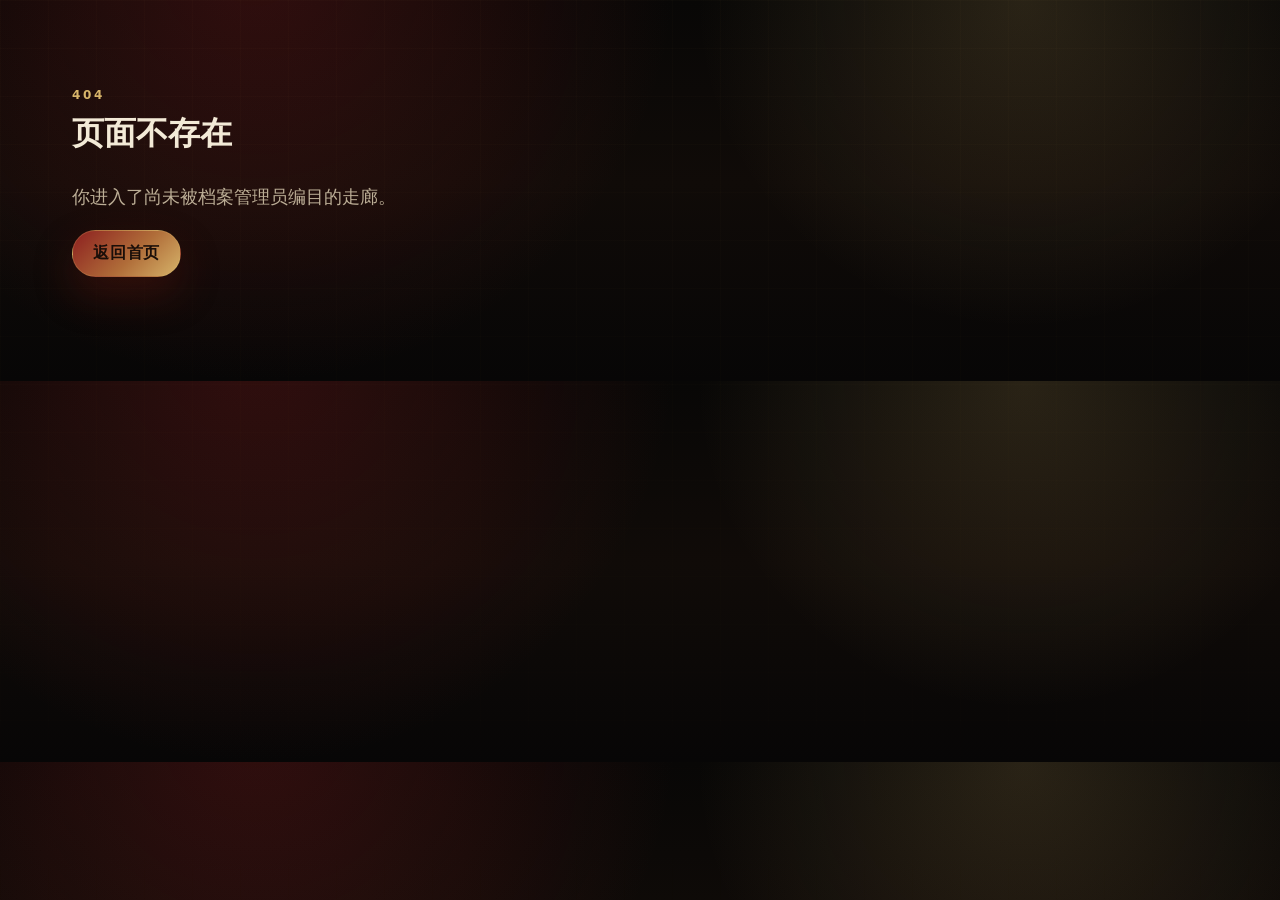
==== index.html @ 9813aa14 "Add files via upload" ====
<!doctype html><html lang="zh-CN"><head><meta charset="utf-8"><meta name="viewport" content="width=device-width,initial-scale=1"><title>页面不存在｜热夜之梦</title><link rel="stylesheet" href="styles.css"></head><body><main class="section-pad"><p class="eyebrow">404</p><h1>页面不存在</h1><p class="hero-text">你进入了尚未被档案管理员编目的走廊。</p><p><a class="button primary" href="index.html">返回首页</a></p></main></body></html>
---- styles.css ----
:root{
  --bg:#090806;
  --bg-2:#11100d;
  --panel:#17120f;
  --panel-2:#211812;
  --ink:#f3ead7;
  --muted:#bcae96;
  --dim:#827561;
  --gold:#d7b46a;
  --copper:#a96137;
  --red:#6f1414;
  --blood:#9e2323;
  --line:rgba(215,180,106,.22);
  --glass:rgba(255,244,220,.06);
  --shadow:0 30px 80px rgba(0,0,0,.46);
  --radius:24px;
  --serif:"Noto Serif SC","Songti SC","SimSun",serif;
  --sans:"Inter","Noto Sans SC","Microsoft YaHei",system-ui,sans-serif;
}
*{box-sizing:border-box}
html{scroll-behavior:smooth}
body{
  margin:0;
  color:var(--ink);
  font-family:var(--sans);
  background:
    radial-gradient(circle at 20% -10%, rgba(158,35,35,.28), transparent 38%),
    radial-gradient(circle at 80% 0%, rgba(215,180,106,.16), transparent 30%),
    linear-gradient(180deg,#080706 0%,#100b08 48%,#070606 100%);
  overflow-x:hidden;
}
body::before{
  content:"";
  position:fixed; inset:0; pointer-events:none; z-index:-1;
  background-image:
    linear-gradient(rgba(215,180,106,.032) 1px, transparent 1px),
    linear-gradient(90deg, rgba(215,180,106,.03) 1px, transparent 1px);
  background-size:48px 48px;
  mask-image:linear-gradient(to bottom,rgba(0,0,0,.7),rgba(0,0,0,.14));
}
a{color:inherit;text-decoration:none}
.ambient{position:fixed;border-radius:50%;filter:blur(70px);opacity:.38;z-index:-2;pointer-events:none}
.ambient-1{width:440px;height:440px;background:#6f1414;left:-160px;top:180px}
.ambient-2{width:360px;height:360px;background:#8e6631;right:-120px;top:520px}
.site-header{position:sticky;top:0;z-index:20;backdrop-filter:blur(18px);background:rgba(9,8,6,.72);border-bottom:1px solid var(--line)}
.nav-shell{max-width:1180px;margin:0 auto;display:flex;align-items:center;justify-content:space-between;padding:14px 22px;gap:20px}
.brand{display:flex;align-items:center;gap:12px;min-width:210px}
.brand-mark{display:grid;place-items:center;width:42px;height:42px;border:1px solid var(--line);border-radius:50%;font-family:var(--serif);font-size:25px;color:var(--gold);background:linear-gradient(145deg,rgba(215,180,106,.14),rgba(111,20,20,.14))}
.brand strong{display:block;font-family:var(--serif);letter-spacing:.08em}
.brand small{display:block;color:var(--muted);font-size:11px;letter-spacing:.14em;text-transform:uppercase;margin-top:2px}
.nav-links{display:flex;align-items:center;gap:8px;flex-wrap:wrap;justify-content:flex-end}
.nav-links a{color:var(--muted);font-size:14px;padding:9px 12px;border-radius:999px;border:1px solid transparent;transition:.2s ease}
.nav-links a:hover{color:var(--ink);border-color:var(--line);background:var(--glass)}
.nav-toggle{display:none;background:var(--glass);border:1px solid var(--line);color:var(--ink);border-radius:999px;padding:8px 13px}
.section-pad{padding:88px 22px;max-width:1180px;margin:0 auto}
.hero{min-height:calc(100vh - 72px);display:flex;align-items:center}
.hero-grid{display:grid;grid-template-columns:minmax(0,1.25fr) minmax(280px,.75fr);gap:48px;align-items:center;width:100%}
.eyebrow{margin:0 0 14px;color:var(--gold);text-transform:uppercase;letter-spacing:.22em;font-size:12px;font-weight:700}
h1,h2,h3{font-family:var(--serif);font-weight:700;line-height:1.08;margin:0}
.hero h1{font-size:clamp(52px,8vw,112px);letter-spacing:.05em;text-shadow:0 12px 50px rgba(0,0,0,.5)}
.hero h1 span{color:transparent;background:linear-gradient(90deg,var(--gold),#fff1c7,var(--copper));-webkit-background-clip:text;background-clip:text;font-size:.42em;letter-spacing:.12em;display:inline-block;margin-top:18px}
.hero-text{font-size:18px;line-height:1.95;color:var(--muted);max-width:720px;margin:28px 0 0}
.hero-actions{display:flex;gap:14px;flex-wrap:wrap;margin-top:34px}
.button,.tool-button{display:inline-flex;align-items:center;justify-content:center;border-radius:999px;padding:12px 20px;border:1px solid var(--line);font-weight:700;letter-spacing:.05em;transition:.2s ease;cursor:pointer}
.button.primary{background:linear-gradient(135deg,#8c1f1f,#b06d39 56%,#d7b46a);color:#1a0e09;box-shadow:0 18px 38px rgba(105,26,15,.36)}
.button.ghost,.tool-button{background:var(--glass);color:var(--ink)}
.button:hover,.tool-button:hover{transform:translateY(-2px);filter:brightness(1.08)}
.hero-card{position:relative;padding:34px;border:1px solid var(--line);border-radius:var(--radius);background:linear-gradient(160deg,rgba(255,244,220,.09),rgba(95,24,18,.14));box-shadow:var(--shadow);overflow:hidden}
.hero-card::before{content:"";position:absolute;inset:14px;border:1px solid rgba(215,180,106,.16);border-radius:18px;pointer-events:none}
.crest{font-family:var(--serif);font-size:54px;color:var(--gold);margin-bottom:18px}
.hero-card h2{font-size:34px;margin-bottom:18px}
.hero-card p{color:var(--muted);line-height:1.85;margin:0 0 24px}
.stats{display:grid;grid-template-columns:1fr 1fr;gap:12px;margin:0}
.stats div{padding:14px;border:1px solid var(--line);border-radius:16px;background:rgba(0,0,0,.18)}
.stats dt{font-size:12px;color:var(--dim);margin-bottom:6px}.stats dd{margin:0;font-family:var(--serif);font-size:24px;color:var(--gold)}
.section-heading{max-width:820px;margin-bottom:30px}.section-heading h2{font-size:clamp(34px,5vw,58px);margin-bottom:16px}.section-heading p:last-child{color:var(--muted);line-height:1.85;margin:0}
.theme-grid{display:grid;grid-template-columns:repeat(4,1fr);gap:16px}.theme-card{border:1px solid var(--line);border-radius:22px;padding:24px;background:linear-gradient(180deg,rgba(255,244,220,.055),rgba(0,0,0,.16));min-height:260px;position:relative;overflow:hidden}.theme-card::after{content:"";position:absolute;right:-35px;bottom:-35px;width:100px;height:100px;border:1px solid var(--line);border-radius:50%}.theme-card span{display:inline-grid;place-items:center;width:44px;height:44px;border-radius:50%;border:1px solid var(--line);color:var(--gold);font-family:var(--serif);font-size:20px;margin-bottom:22px}.theme-card h3{font-size:24px;margin-bottom:14px}.theme-card p{color:var(--muted);line-height:1.75;margin:0}
.atlas-layout{display:grid;grid-template-columns:minmax(320px,.9fr) 1.1fr;gap:28px}.map-panel{height:560px;border:1px solid var(--line);border-radius:var(--radius);background:radial-gradient(circle at 45% 45%,rgba(215,180,106,.14),transparent 20%),linear-gradient(145deg,rgba(42,31,22,.88),rgba(9,8,6,.88));position:relative;overflow:hidden;box-shadow:var(--shadow)}.map-panel::before{content:"";position:absolute;inset:26px;border:1px solid rgba(215,180,106,.14);border-radius:18px}.map-river{position:absolute;left:48%;top:-20%;width:90px;height:135%;background:linear-gradient(90deg,transparent,rgba(180,210,210,.16),rgba(255,255,255,.25),rgba(180,210,210,.16),transparent);transform:rotate(18deg);filter:blur(.2px)}.map-node{position:absolute;padding:10px 13px;border:1px solid var(--line);border-radius:999px;background:rgba(12,9,7,.76);color:var(--ink);font-size:13px;box-shadow:0 10px 30px rgba(0,0,0,.35)}.n1{left:45%;top:36%}.n2{left:22%;top:20%}.n3{right:13%;top:28%}.n4{right:12%;bottom:24%;color:#ffdbd6}.n5{left:16%;bottom:18%;color:#d9ecff}.location-list{max-height:560px;overflow:auto;padding-right:8px}.location-group{margin-bottom:18px}.location-group h3{font-size:20px;color:var(--gold);margin-bottom:10px}.location-card{display:block;padding:16px 18px;border:1px solid var(--line);border-radius:18px;background:rgba(255,244,220,.045);margin-bottom:10px;transition:.2s ease}.location-card:hover{background:rgba(215,180,106,.09);transform:translateX(3px)}.location-card strong{display:block;margin-bottom:7px}.location-card span{color:var(--muted);font-size:13px;line-height:1.65;display:block}
.timeline-controls input,.archive-tools input,.archive-tools select{width:100%;border:1px solid var(--line);background:rgba(255,244,220,.06);color:var(--ink);border-radius:16px;padding:14px 16px;outline:none}.timeline-controls{margin-bottom:26px;max-width:680px}.timeline{position:relative;padding-left:24px}.timeline::before{content:"";position:absolute;left:4px;top:4px;bottom:4px;width:1px;background:linear-gradient(var(--gold),rgba(215,180,106,.08))}.timeline-item{position:relative;margin-bottom:18px;padding:20px 22px;border:1px solid var(--line);border-radius:20px;background:linear-gradient(90deg,rgba(255,244,220,.055),rgba(0,0,0,.08))}.timeline-item::before{content:"";position:absolute;left:-26px;top:24px;width:10px;height:10px;border-radius:50%;background:var(--gold);box-shadow:0 0 0 6px rgba(215,180,106,.1)}.timeline-date{color:var(--gold);font-weight:800;letter-spacing:.06em;margin-bottom:8px}.timeline-item h3{font-size:22px;margin-bottom:8px}.timeline-item p{color:var(--muted);line-height:1.72;margin:0}.timeline-item a{color:var(--ink)}

.price-panel{border:1px solid var(--line);border-radius:var(--radius);background:rgba(255,244,220,.045);box-shadow:var(--shadow);overflow:hidden}.price-note{padding:18px 22px;color:var(--muted);border-bottom:1px solid var(--line);line-height:1.7}.table-wrap{overflow:auto;max-height:620px}table{width:100%;border-collapse:collapse;font-size:14px;min-width:760px}th,td{border-bottom:1px solid rgba(215,180,106,.16);border-right:1px solid rgba(215,180,106,.1);padding:12px 14px;text-align:left;vertical-align:top;color:var(--muted)}th{position:sticky;top:0;background:#211812;color:var(--gold);z-index:1}tr:first-child td{font-family:var(--serif);font-size:20px;color:var(--ink);text-align:center;background:rgba(215,180,106,.08)}td:first-child{color:var(--ink);font-weight:700}

.library-grid{display:grid;grid-template-columns:repeat(3,1fr);gap:16px}.book-card{border:1px solid var(--line);border-radius:20px;padding:22px;background:linear-gradient(145deg,rgba(255,244,220,.07),rgba(111,20,20,.08));min-height:190px}.book-card h3{font-size:22px;margin-bottom:12px;color:var(--gold)}.book-card p{color:var(--muted);line-height:1.74;margin:0}
.archive-tools{display:grid;grid-template-columns:1fr 220px 140px;gap:12px;margin-bottom:28px}.archive-layout{display:grid;grid-template-columns:280px minmax(0,1fr);gap:24px;align-items:start}.side-index{position:sticky;top:90px;max-height:calc(100vh - 110px);overflow:auto;border:1px solid var(--line);border-radius:20px;padding:18px;background:rgba(9,8,6,.6)}.side-index-title{font-family:var(--serif);color:var(--gold);font-size:20px;margin-bottom:12px}.side-index a{display:block;color:var(--muted);font-size:13px;line-height:1.45;padding:8px;border-radius:10px}.side-index a:hover{background:var(--glass);color:var(--ink)}.entry-list{display:grid;gap:14px}.entry{border:1px solid var(--line);border-radius:22px;background:rgba(255,244,220,.045);overflow:hidden}.entry summary{list-style:none;cursor:pointer;padding:20px 22px;display:grid;grid-template-columns:1fr auto;gap:18px;align-items:center}.entry summary::-webkit-details-marker{display:none}.entry h3{font-size:24px;margin-bottom:8px}.entry-meta{display:flex;gap:8px;flex-wrap:wrap}.tag{font-size:12px;color:#23150c;background:linear-gradient(135deg,var(--gold),#c8894c);border-radius:999px;padding:5px 9px;font-weight:800}.parent-tag{font-size:12px;color:var(--muted);border:1px solid var(--line);border-radius:999px;padding:5px 9px}.chev{color:var(--gold);transition:.2s}.entry[open] .chev{transform:rotate(180deg)}.entry-body{padding:0 22px 22px;border-top:1px solid var(--line)}.entry-body p{color:var(--muted);line-height:1.9;margin:18px 0 0}.entry-body p:first-child{color:var(--ink)}mark{background:rgba(215,180,106,.25);color:var(--ink);border-radius:4px;padding:0 2px}.empty{color:var(--muted);padding:22px;border:1px solid var(--line);border-radius:18px}
.site-footer{border-top:1px solid var(--line);padding:28px 22px;max-width:1180px;margin:0 auto 20px;display:flex;justify-content:space-between;gap:16px;color:var(--muted);font-size:14px}.site-footer a{color:var(--gold)}
.reveal{opacity:0;transform:translateY(18px);transition:opacity .65s ease, transform .65s ease}.reveal.visible{opacity:1;transform:none}
@media (max-width:980px){.hero-grid,.atlas-layout,.archive-layout{grid-template-columns:1fr}.theme-grid{grid-template-columns:repeat(2,1fr)}.library-grid{grid-template-columns:1fr 1fr}.side-index{position:static;max-height:260px}.archive-tools{grid-template-columns:1fr}.hero{min-height:auto}.map-panel{height:420px}}
@media (max-width:720px){.nav-toggle{display:block}.nav-links{display:none;position:absolute;left:18px;right:18px;top:72px;flex-direction:column;align-items:stretch;background:rgba(9,8,6,.94);border:1px solid var(--line);border-radius:18px;padding:12px}.nav-links.open{display:flex}.nav-links a{padding:12px 14px}.section-pad{padding:64px 18px}.hero h1{font-size:46px}.theme-grid,.library-grid{grid-template-columns:1fr}.stats{grid-template-columns:1fr 1fr}.site-footer{flex-direction:column}.entry summary{grid-template-columns:1fr}.chev{display:none}}
@media (prefers-reduced-motion:reduce){*{scroll-behavior:auto!important;transition:none!important}.reveal{opacity:1;transform:none}}
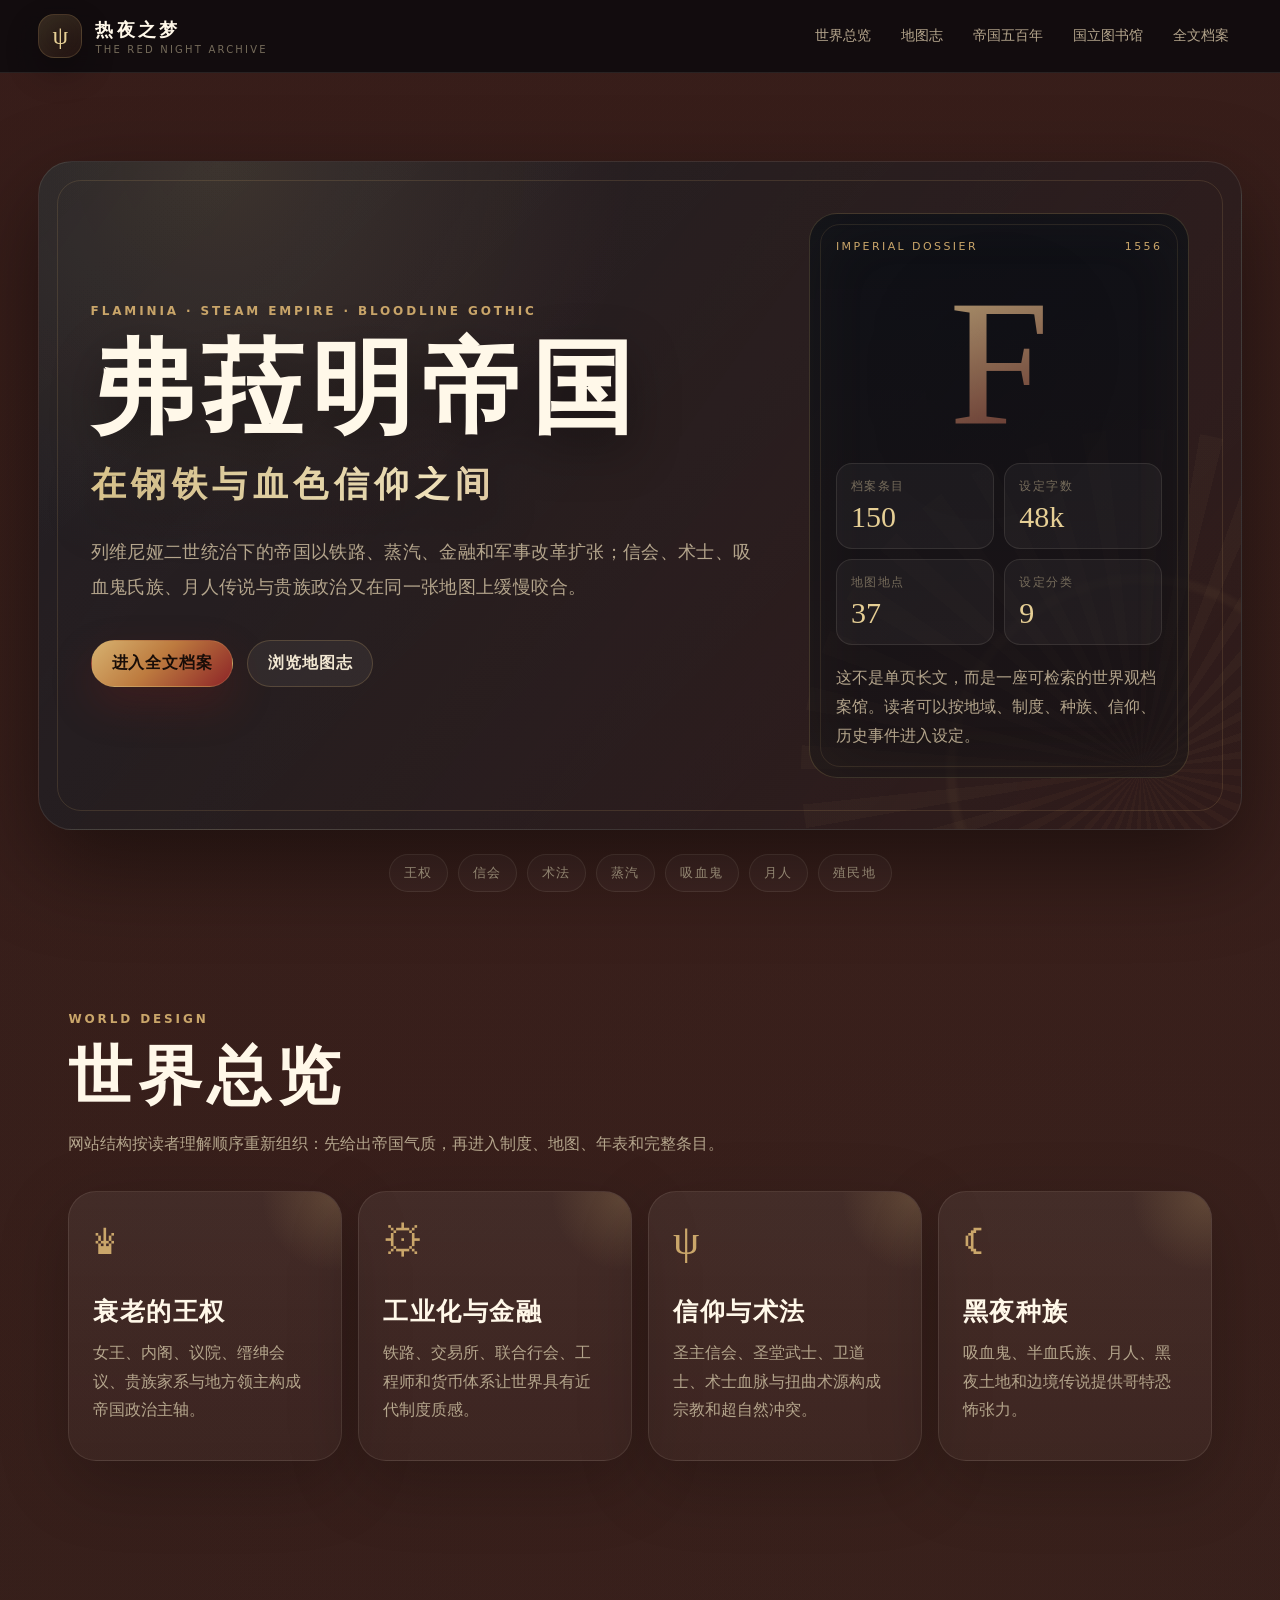
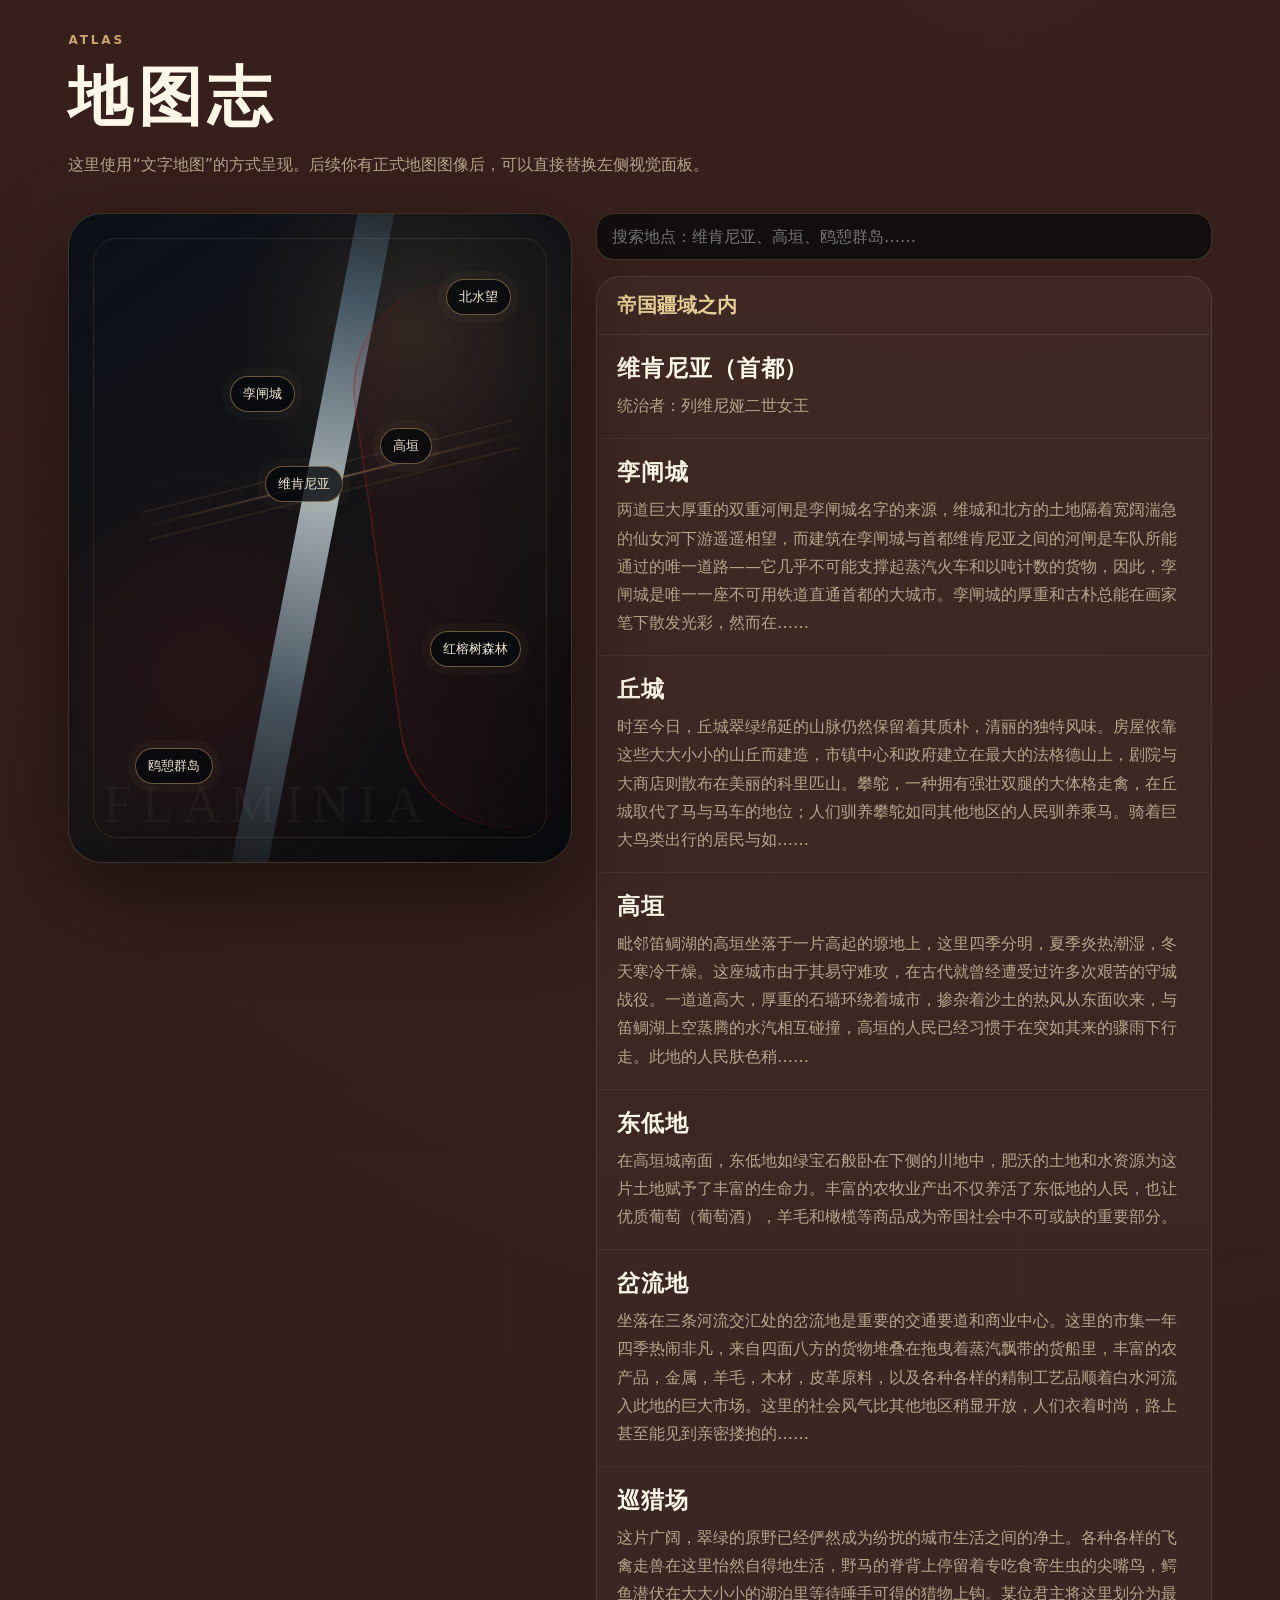
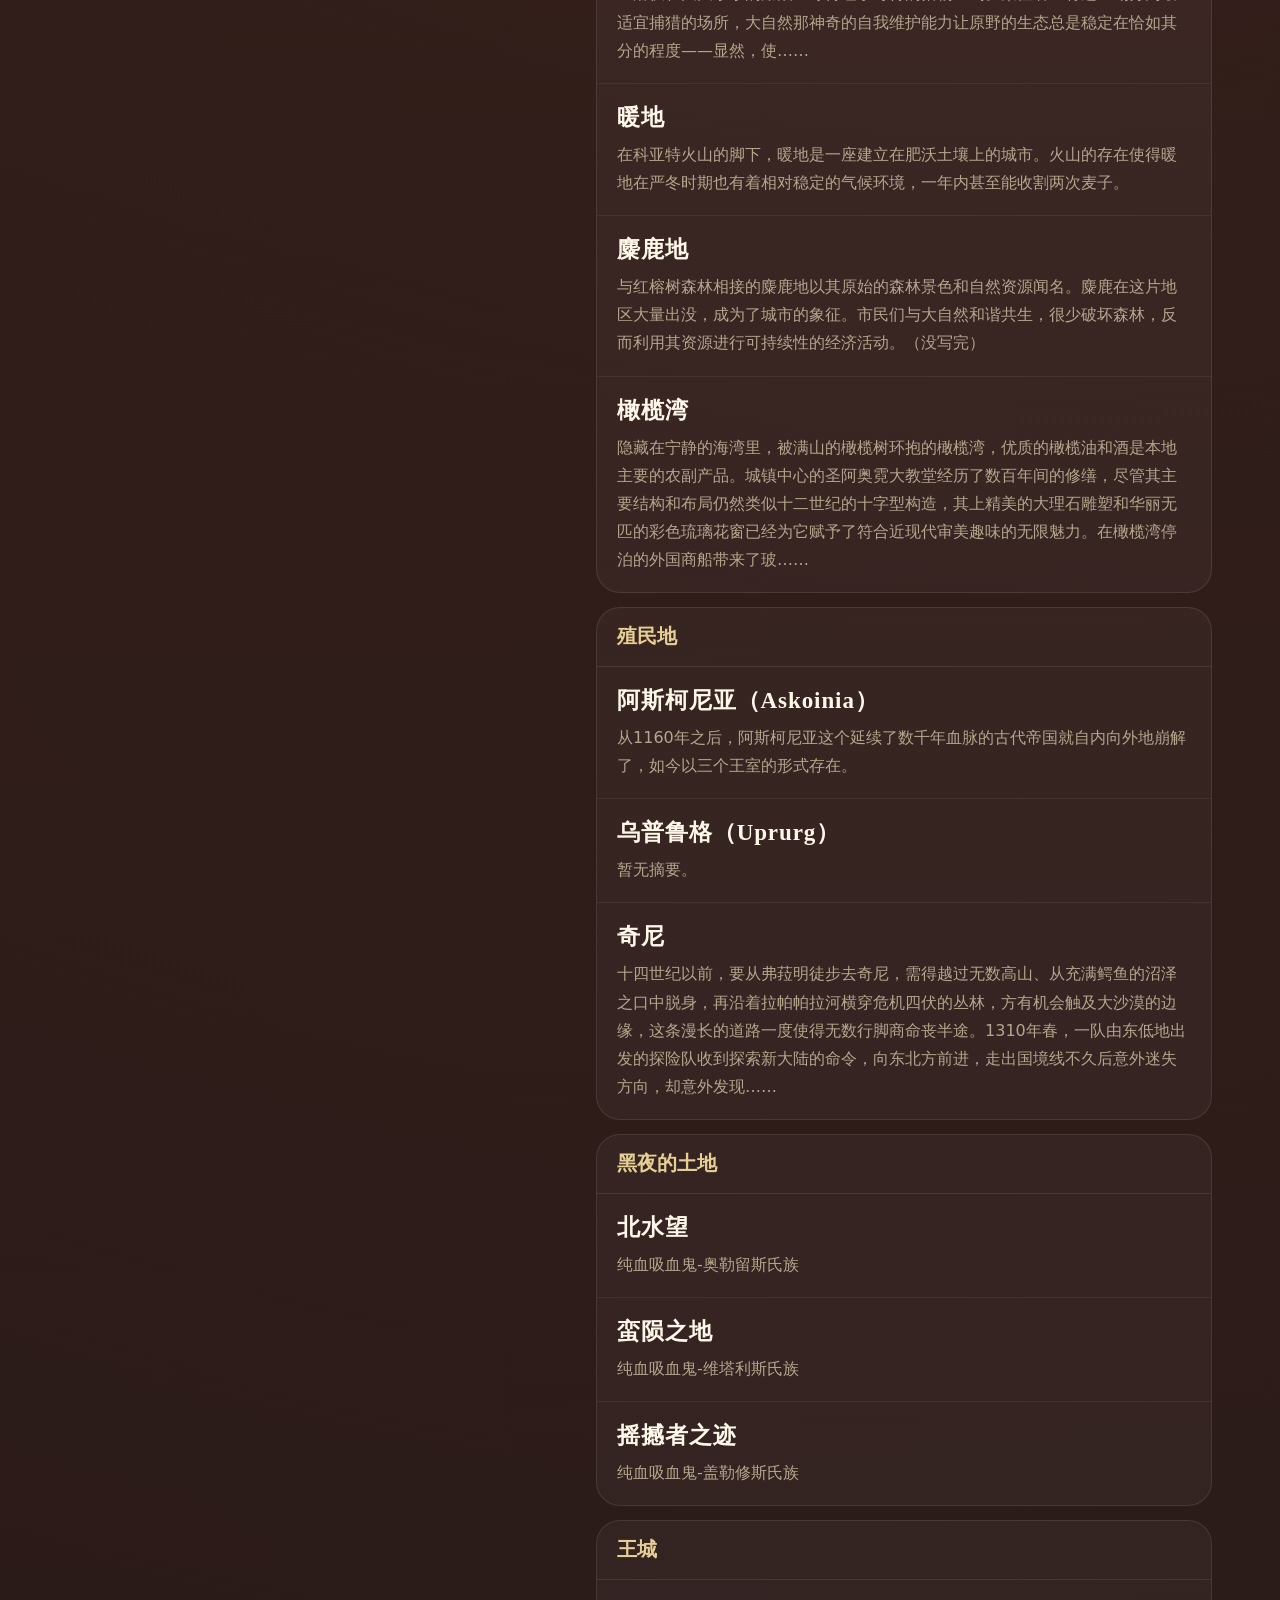
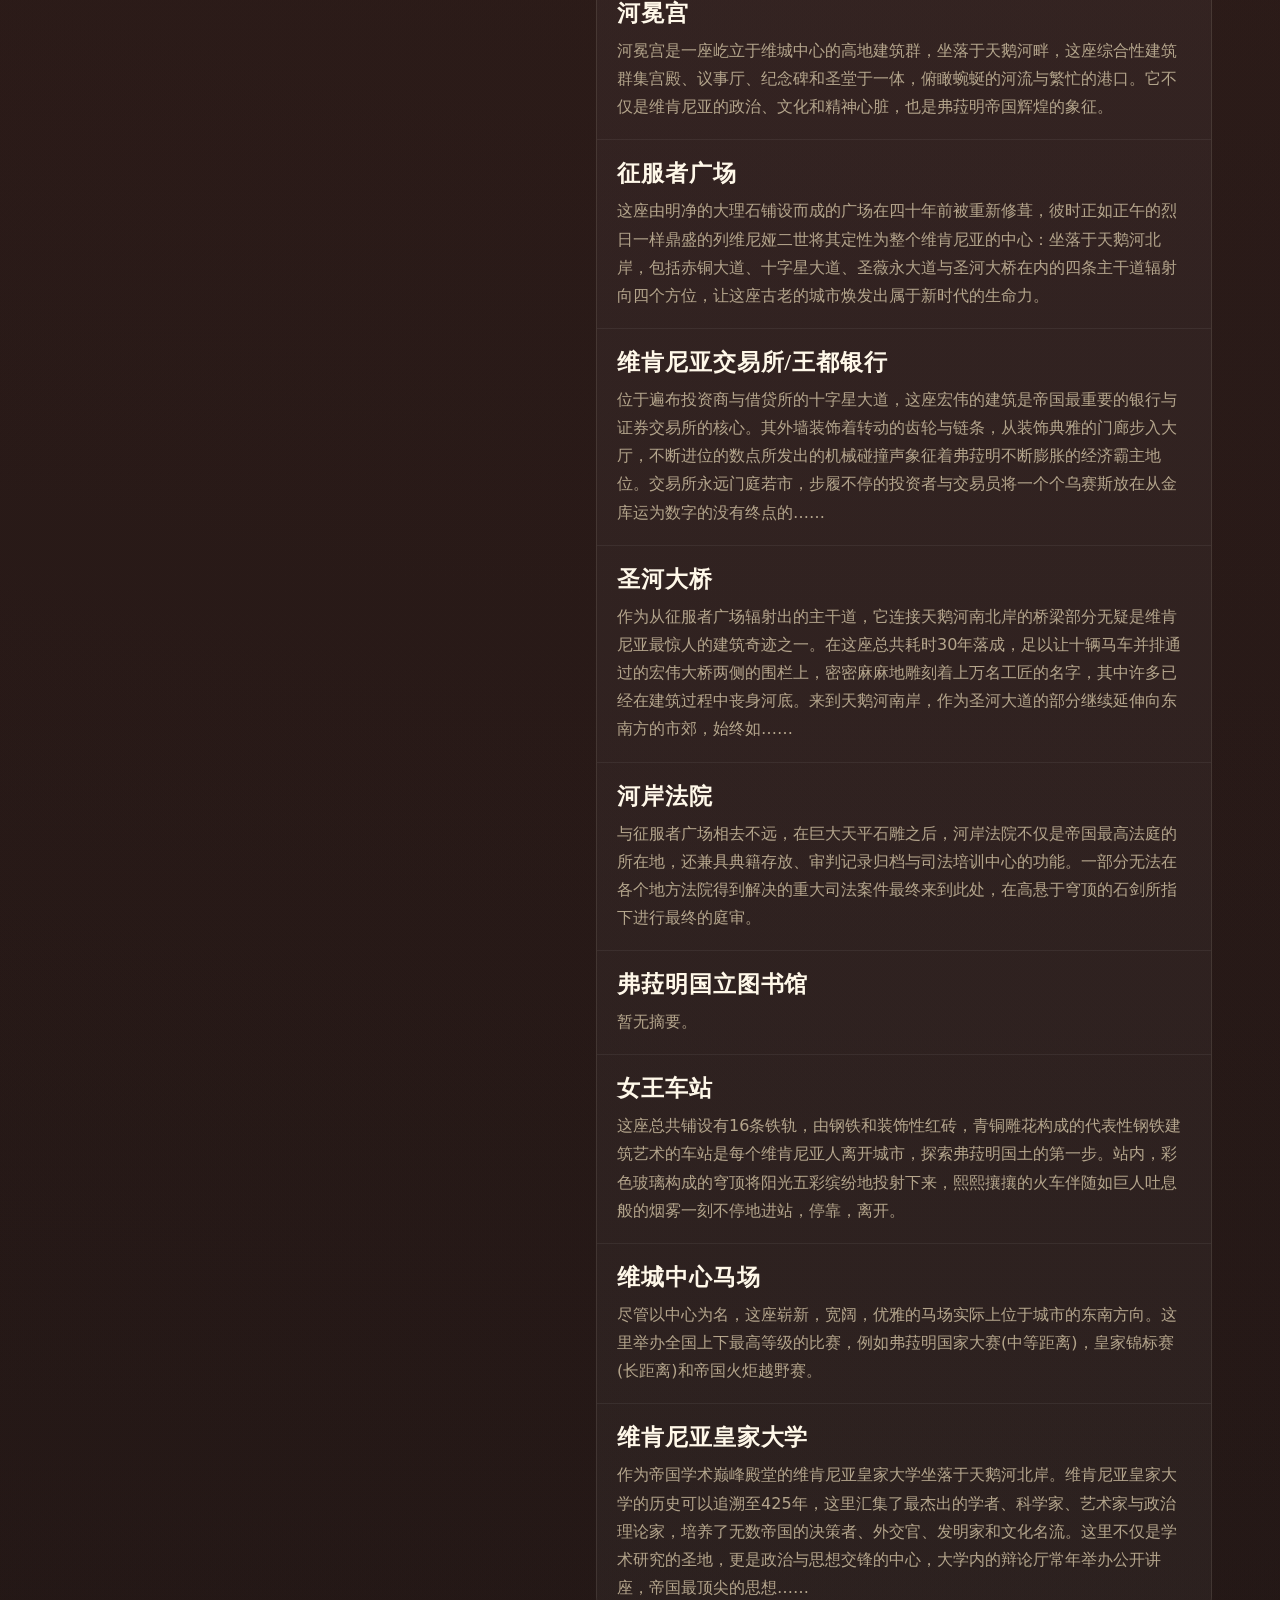
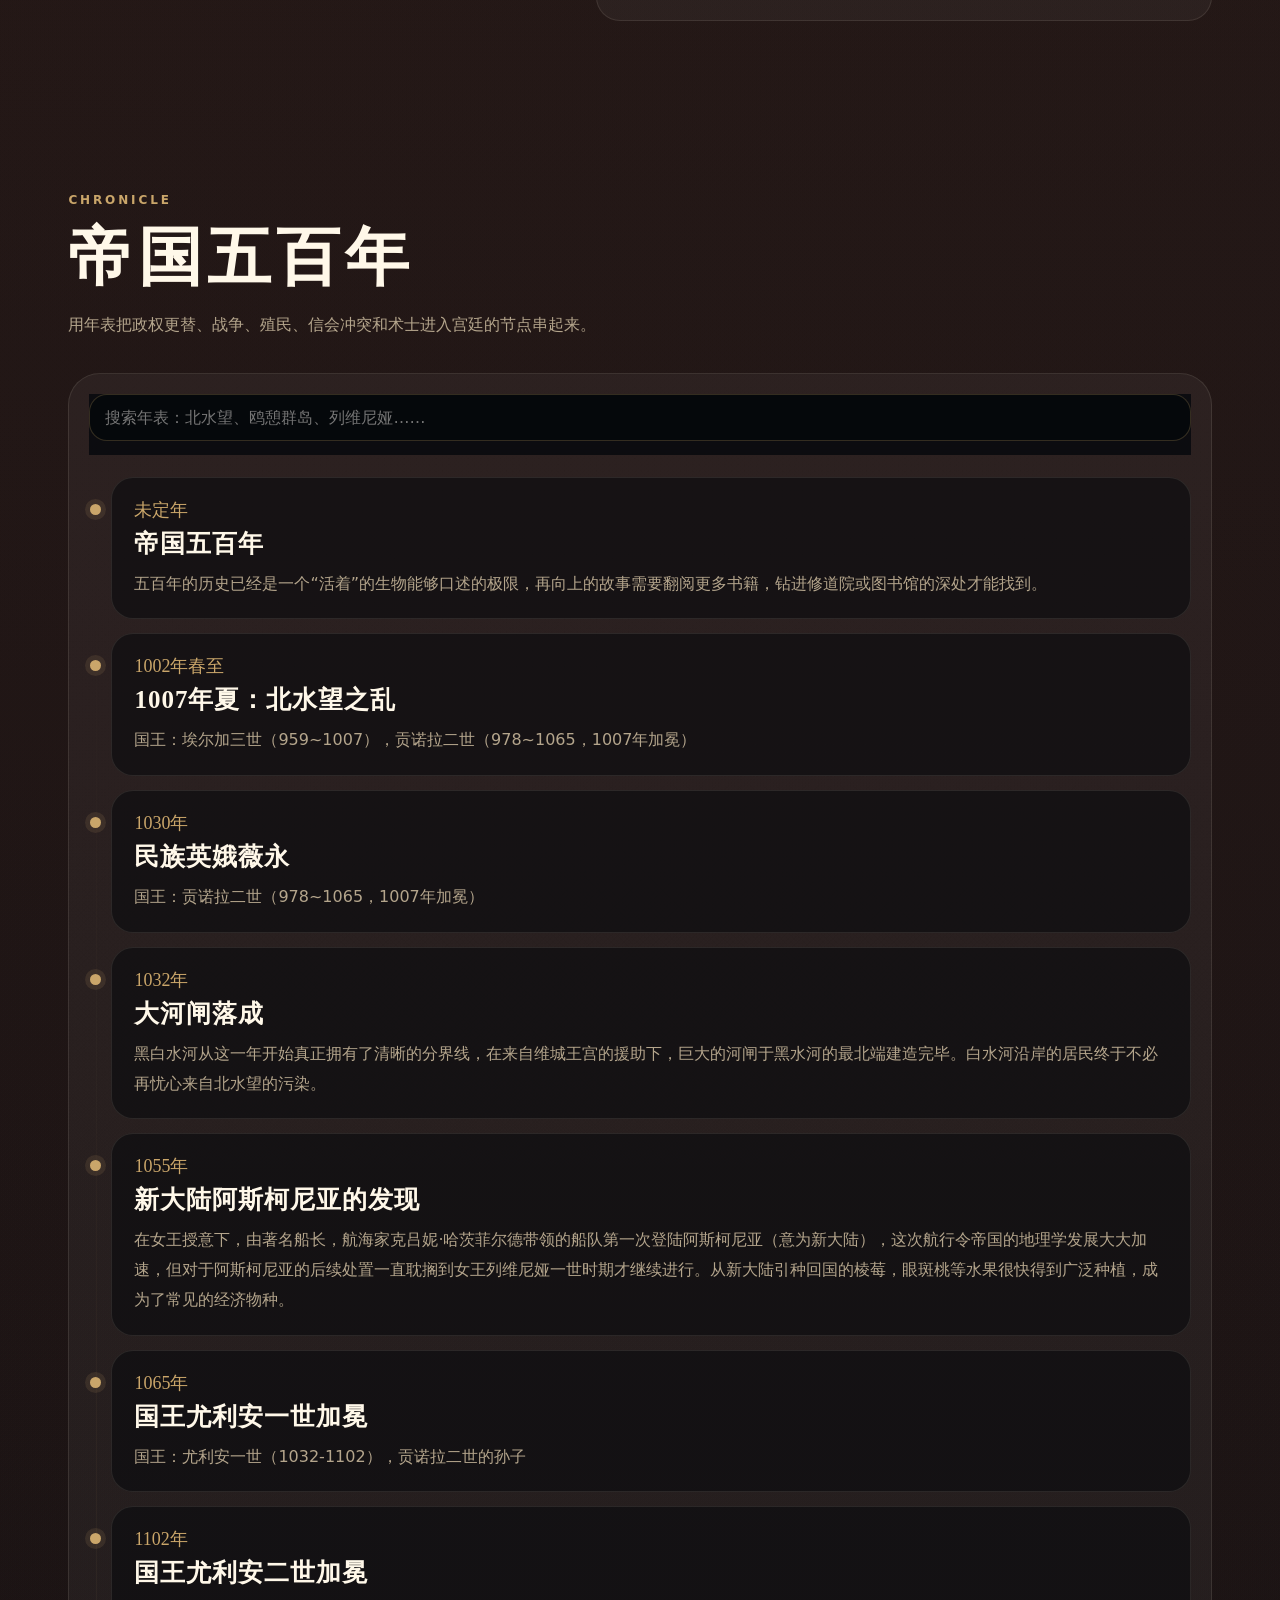
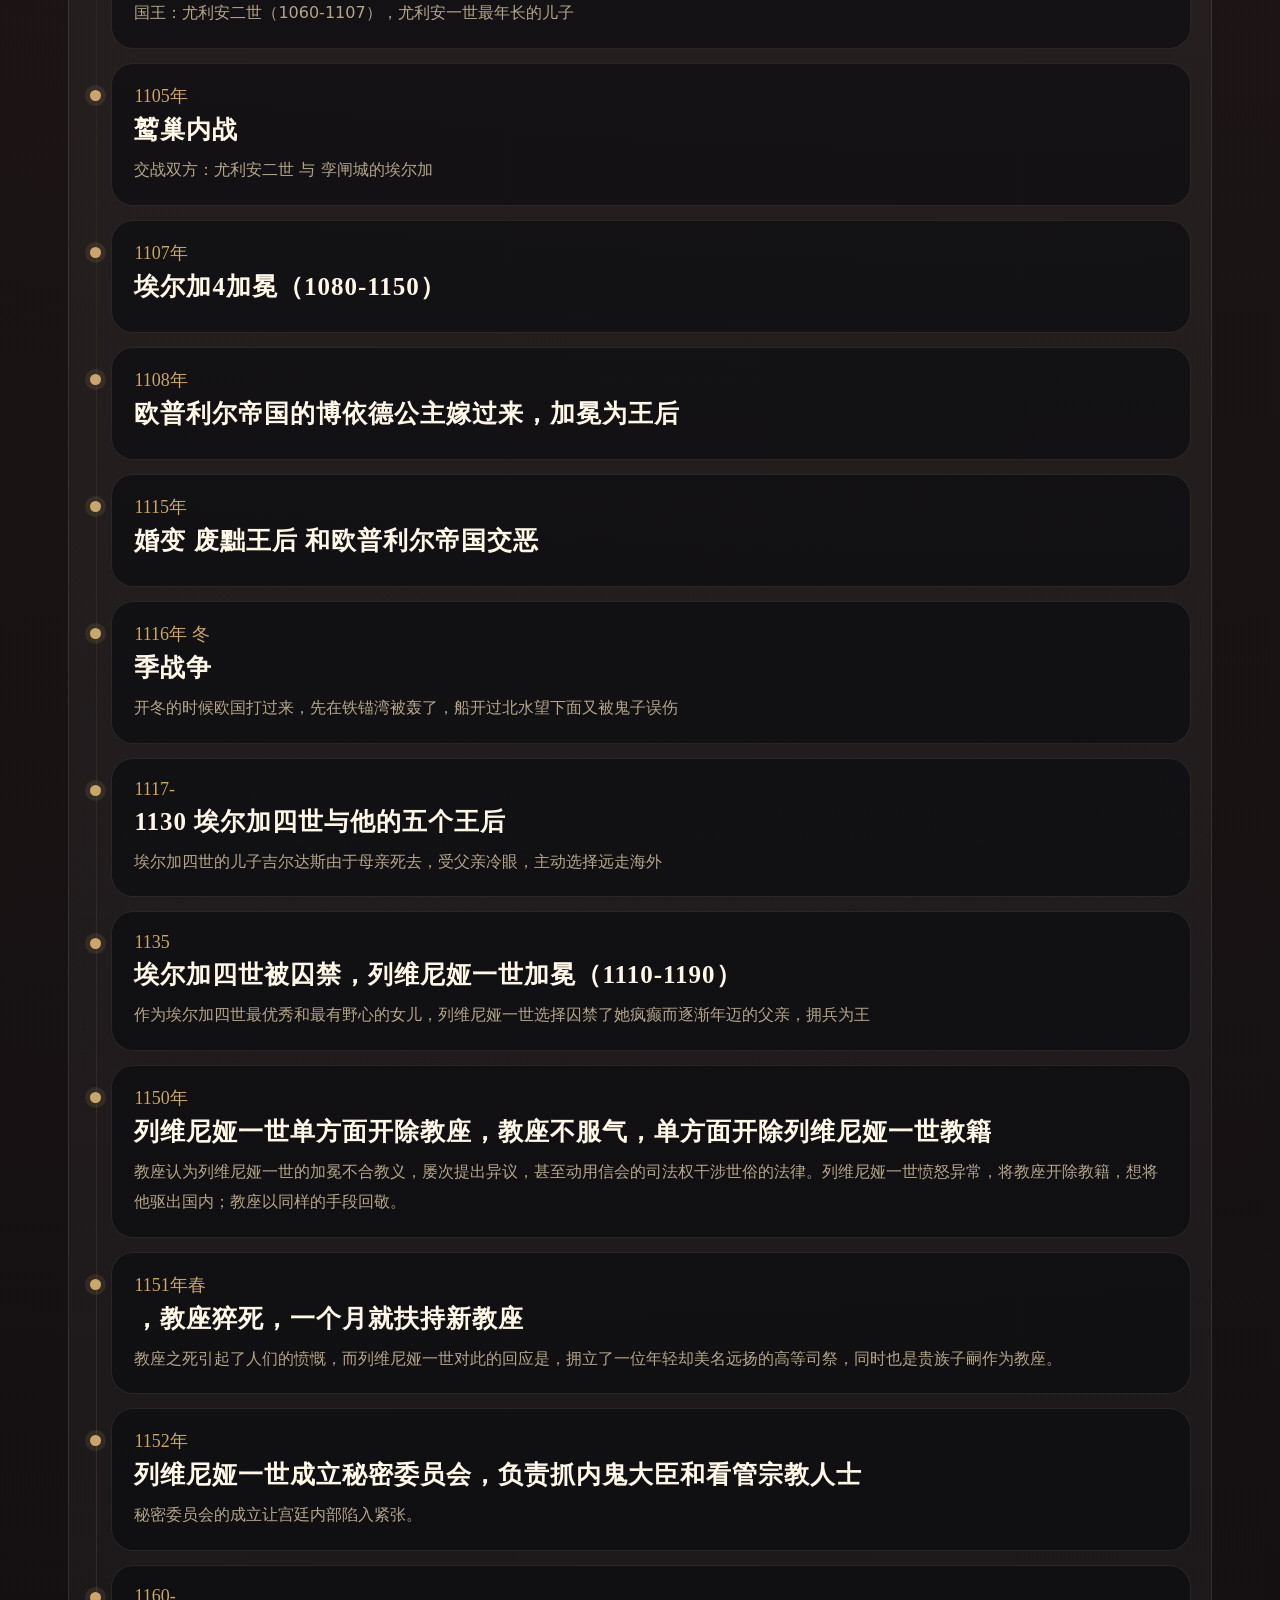
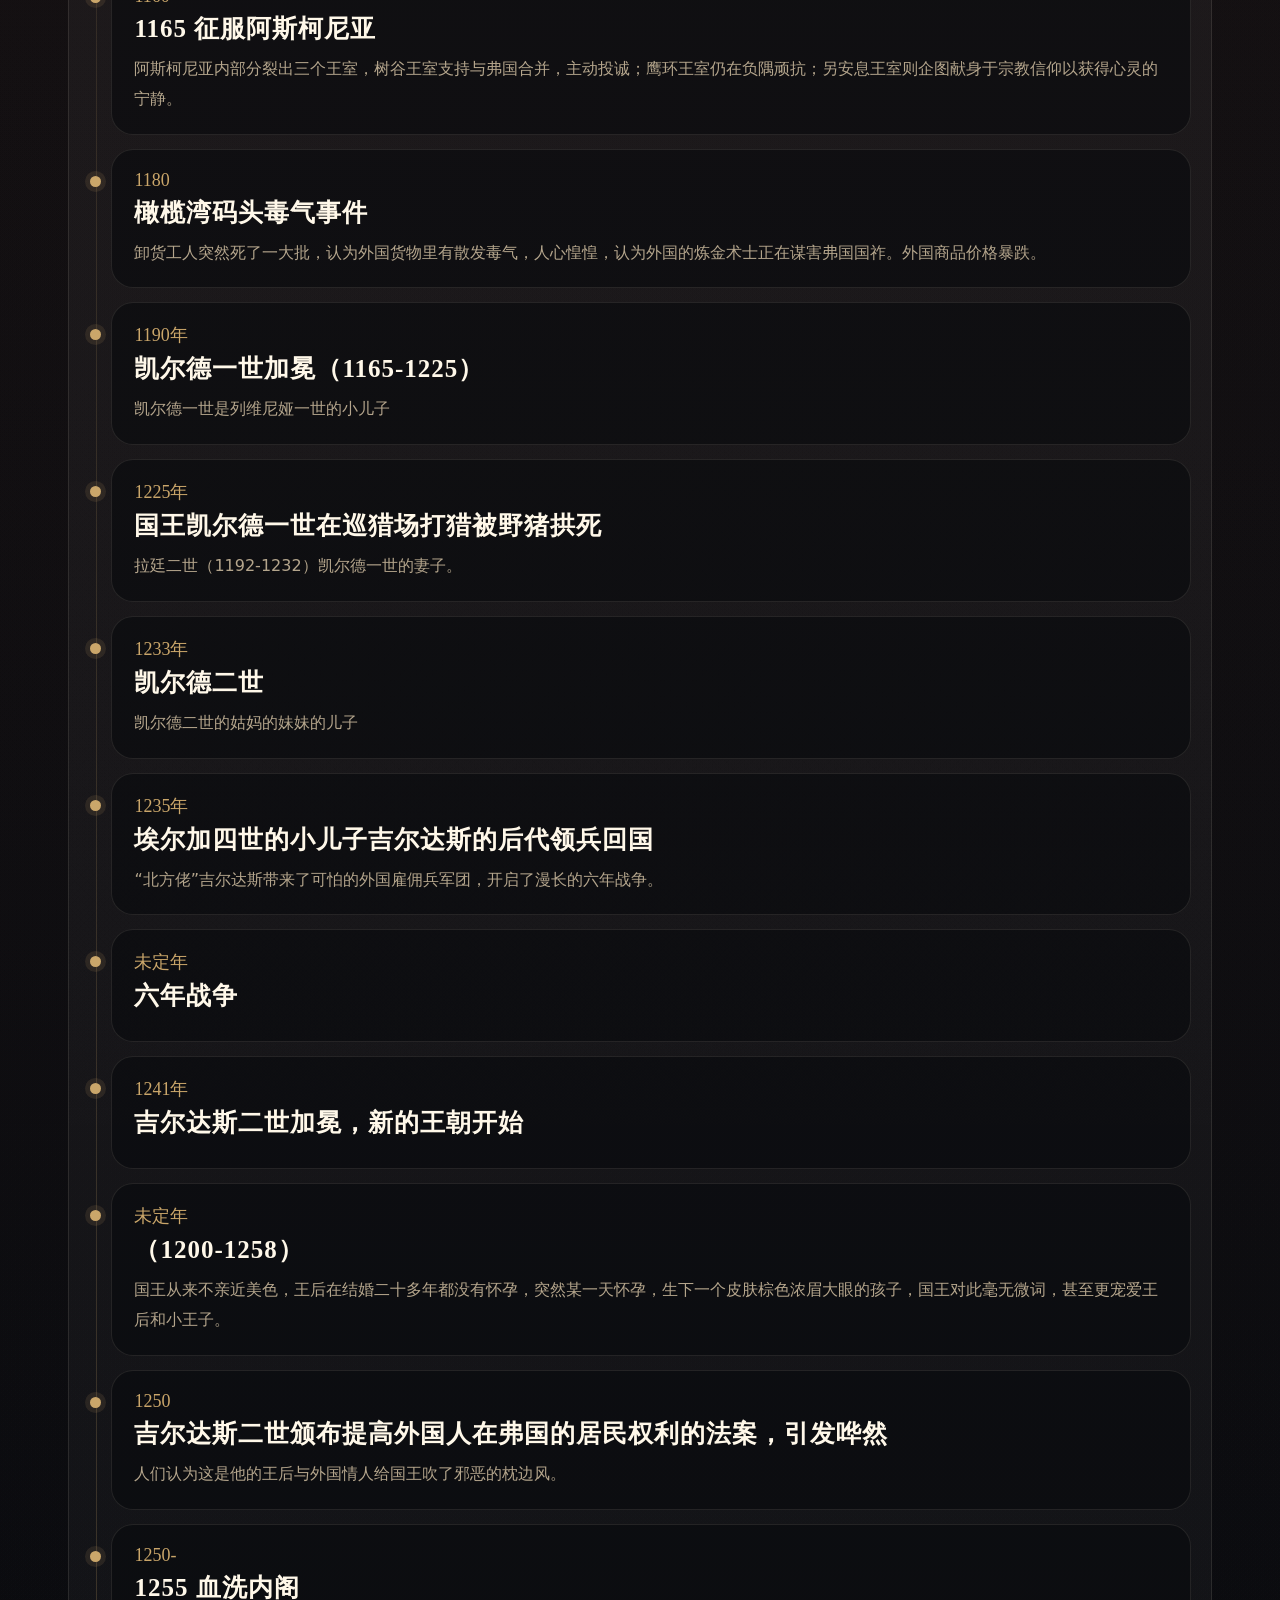
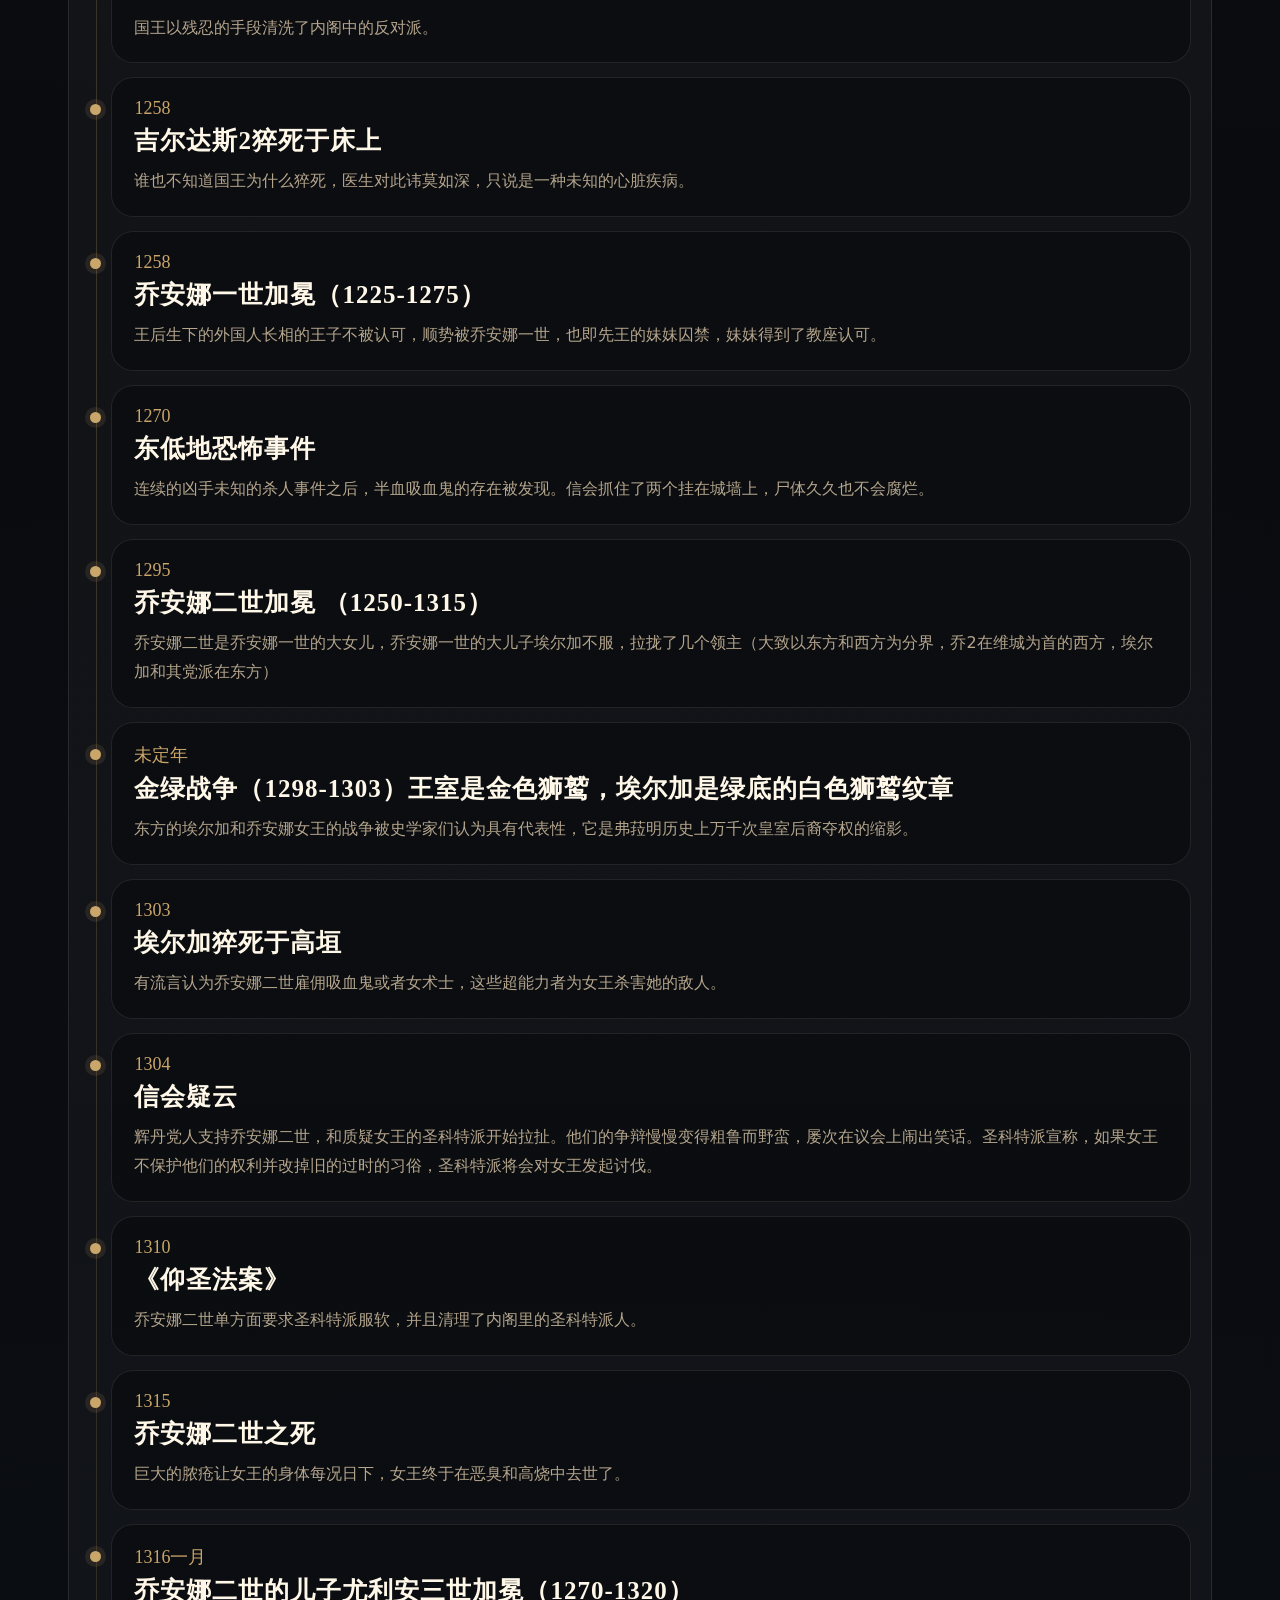
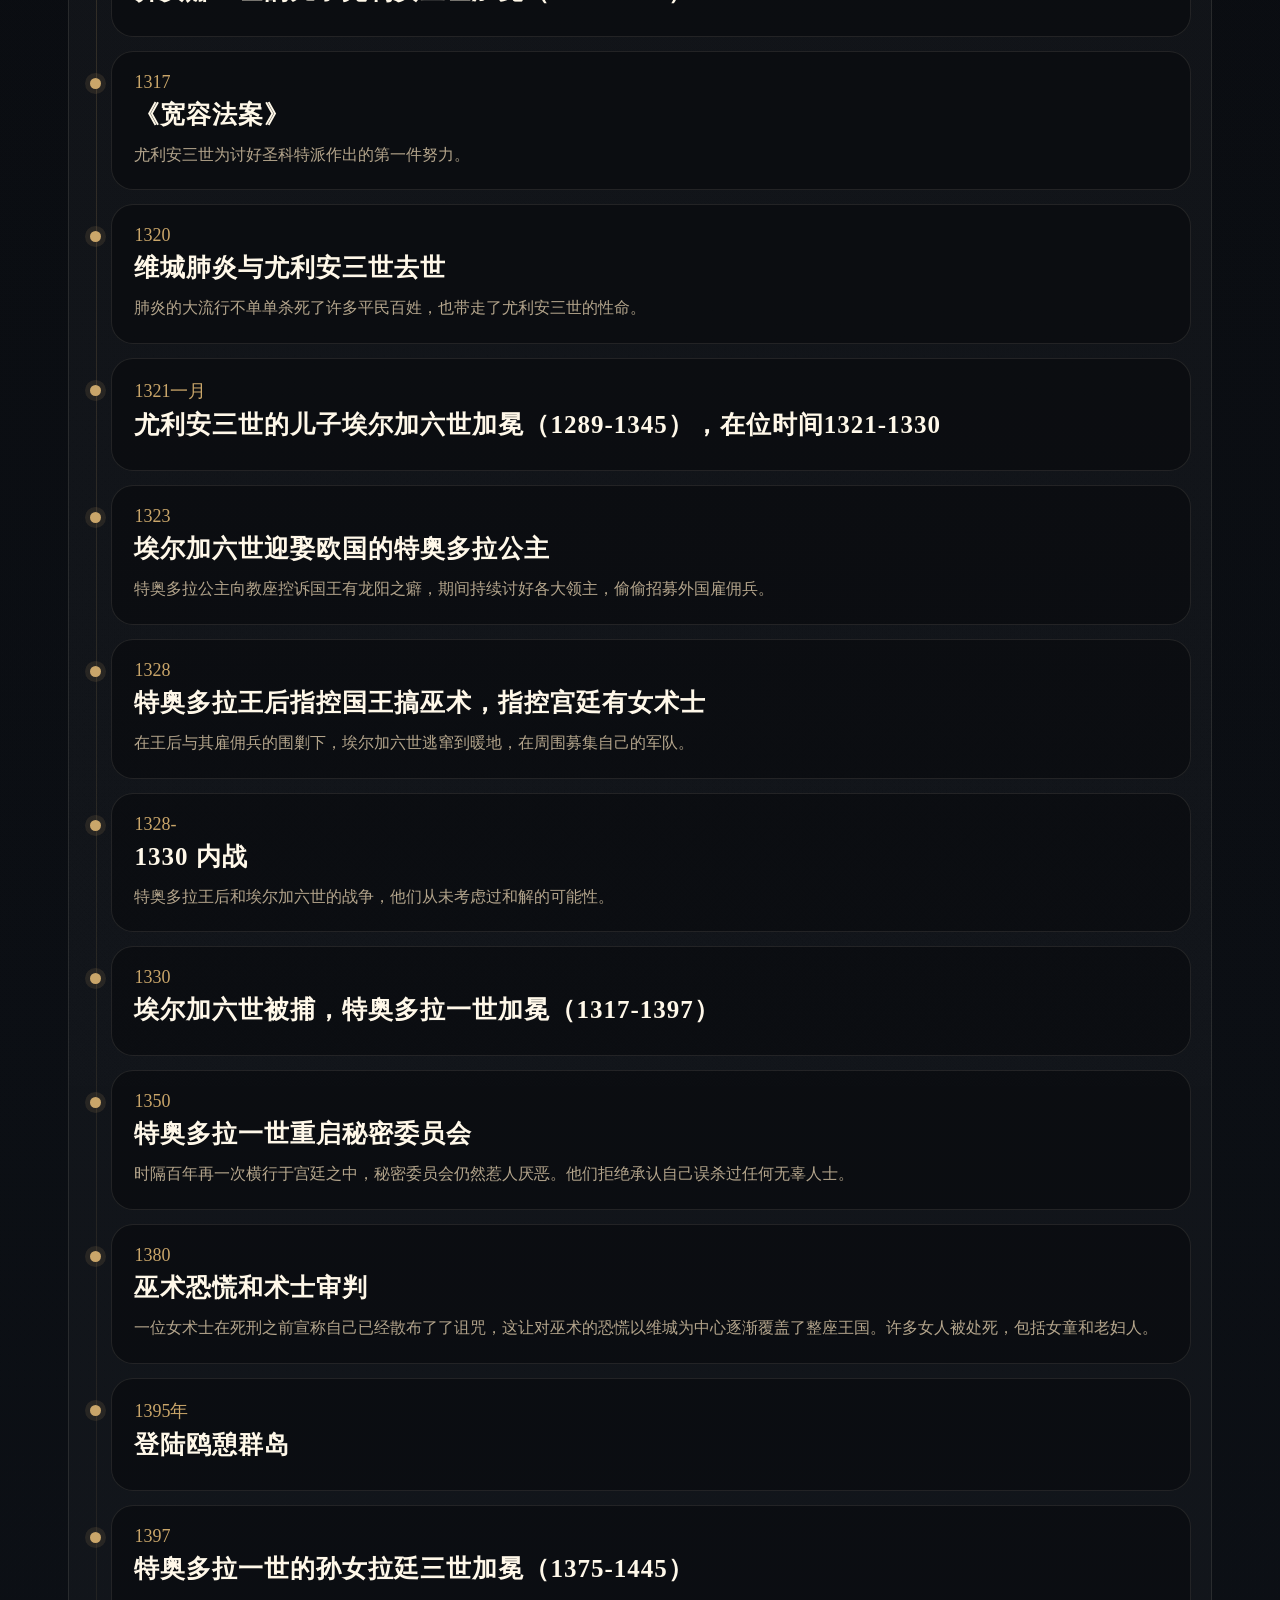
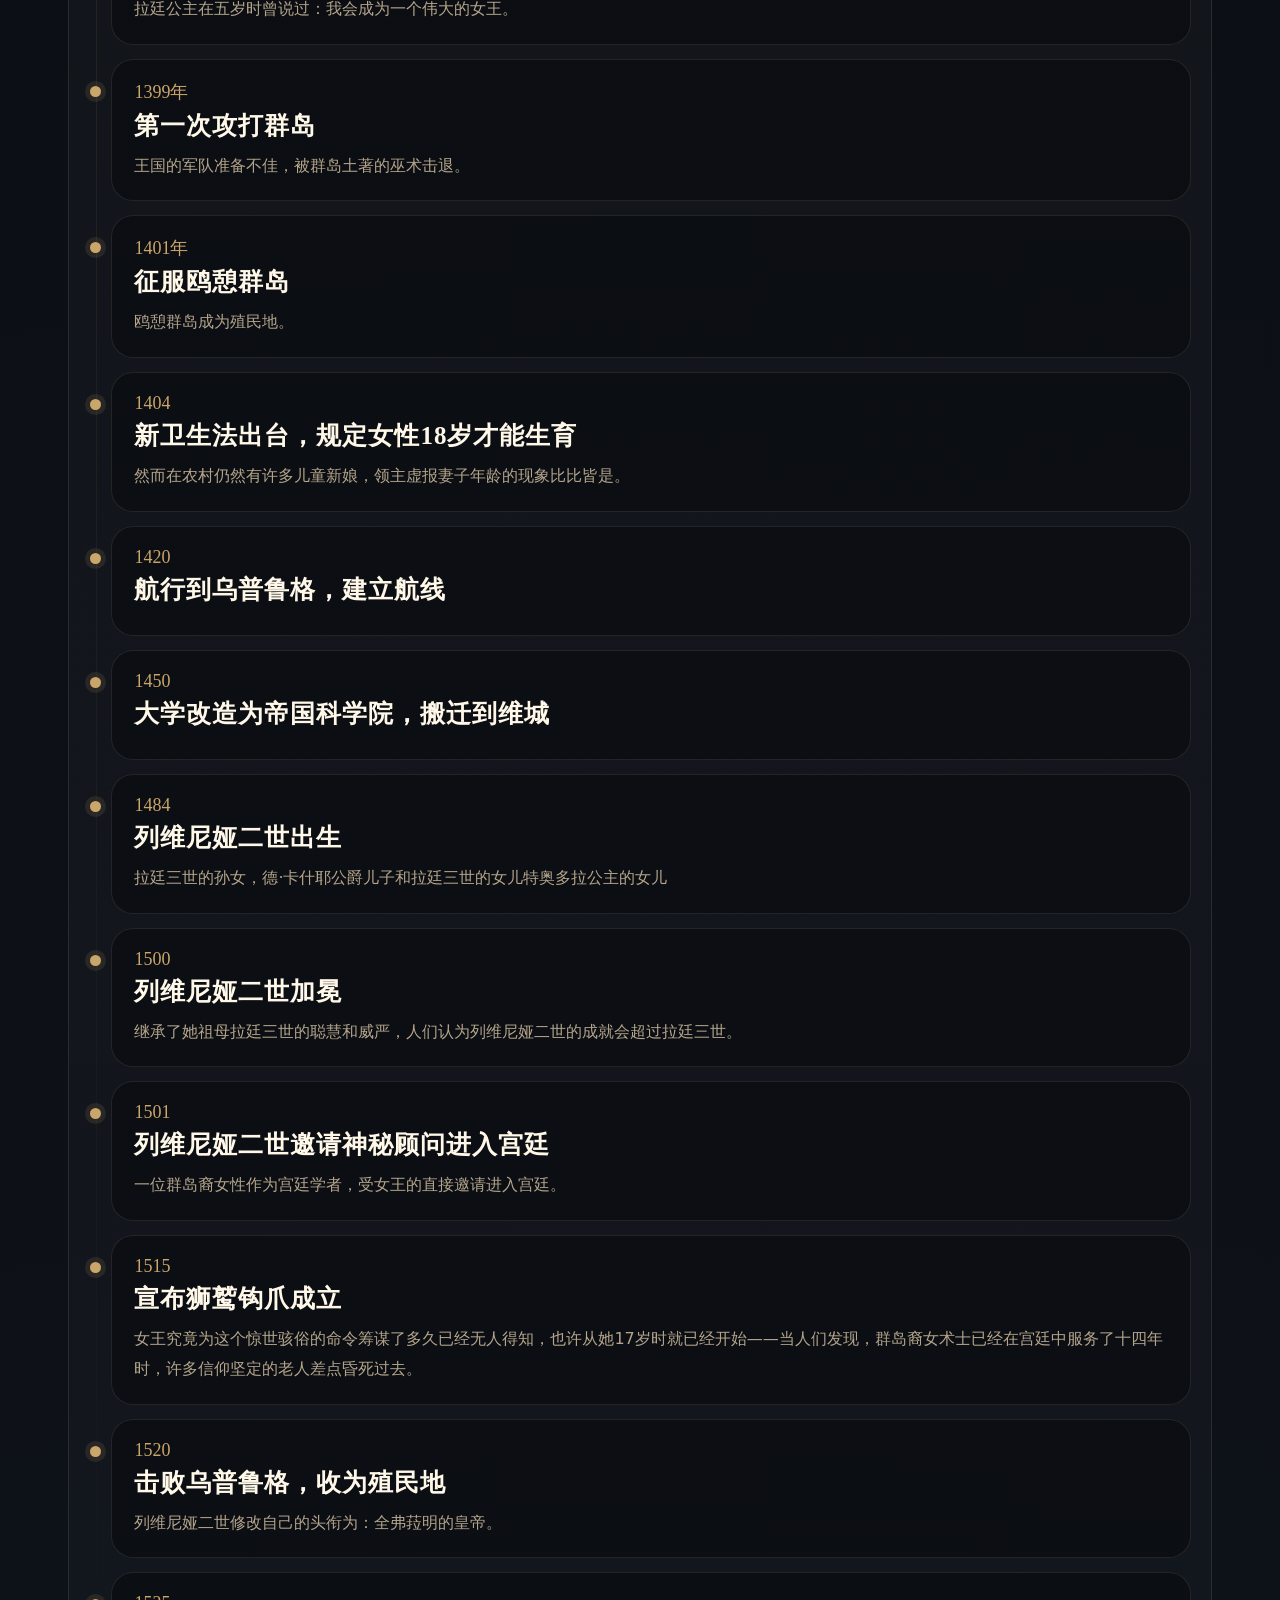
==== commit 9ac03082: "Add files via upload" ====
--- a/index.html
+++ b/index.html
@@ -1 +1,148 @@
-<!doctype html><html lang="zh-CN"><head><meta charset="utf-8"><meta name="viewport" content="width=device-width,initial-scale=1"><title>页面不存在｜热夜之梦</title><link rel="stylesheet" href="styles.css"></head><body><main class="section-pad"><p class="eyebrow">404</p><h1>页面不存在</h1><p class="hero-text">你进入了尚未被档案管理员编目的走廊。</p><p><a class="button primary" href="index.html">返回首页</a></p></main></body></html>+<!doctype html>
+<html lang="zh-CN">
+<head>
+  <meta charset="utf-8" />
+  <meta name="viewport" content="width=device-width, initial-scale=1" />
+  <meta name="description" content="热夜之梦：弗菈明帝国世界观档案、地图志、年表与百科。" />
+  <meta name="theme-color" content="#090b0f" />
+  <title>热夜之梦｜弗菈明帝国档案</title>
+  <link rel="stylesheet" href="styles.css" />
+</head>
+<body>
+  <div class="grain" aria-hidden="true"></div>
+  <div class="orb orb-red" aria-hidden="true"></div>
+  <div class="orb orb-gold" aria-hidden="true"></div>
+
+  <header class="topbar" id="top">
+    <a class="brand" href="./index.html" aria-label="返回首页">
+      <span class="brand-sigil">ψ</span>
+      <span class="brand-text"><strong>热夜之梦</strong><em>THE RED NIGHT ARCHIVE</em></span>
+    </a>
+    <button class="menu-button" type="button" id="menuButton" aria-expanded="false" aria-controls="mainNav">目录</button>
+    <nav class="main-nav" id="mainNav" aria-label="主导航">
+      <a href="#canon">世界总览</a>
+      <a href="#atlas">地图志</a>
+      <a href="#timeline">帝国五百年</a>
+      <a href="#library">国立图书馆</a>
+      <a href="#archive">全文档案</a>
+    </nav>
+  </header>
+
+  <main>
+    <section class="hero" aria-labelledby="heroTitle">
+      <div class="hero-frame">
+        <div class="hero-copy reveal">
+          <p class="kicker">Flaminia · Steam Empire · Bloodline Gothic</p>
+          <h1 id="heroTitle">弗菈明帝国<br><span>在钢铁与血色信仰之间</span></h1>
+          <p class="lead">列维尼娅二世统治下的帝国以铁路、蒸汽、金融和军事改革扩张；信会、术士、吸血鬼氏族、月人传说与贵族政治又在同一张地图上缓慢咬合。</p>
+          <div class="hero-actions">
+            <a class="button primary" href="#archive">进入全文档案</a>
+            <a class="button secondary" href="#atlas">浏览地图志</a>
+          </div>
+        </div>
+        <div class="imperial-panel reveal" aria-label="档案摘要">
+          <div class="panel-topline"><span>IMPERIAL DOSSIER</span><span>1556</span></div>
+          <div class="monogram">F</div>
+          <dl class="stat-grid" id="statGrid"></dl>
+          <p>这不是单页长文，而是一座可检索的世界观档案馆。读者可以按地域、制度、种族、信仰、历史事件进入设定。</p>
+        </div>
+      </div>
+      <div class="hero-strip reveal" aria-label="核心主题">
+        <span>王权</span><span>信会</span><span>术法</span><span>蒸汽</span><span>吸血鬼</span><span>月人</span><span>殖民地</span>
+      </div>
+    </section>
+
+    <section class="section canon" id="canon" aria-labelledby="canonTitle">
+      <div class="section-head reveal">
+        <p class="kicker">World Design</p>
+        <h2 id="canonTitle">世界总览</h2>
+        <p>网站结构按读者理解顺序重新组织：先给出帝国气质，再进入制度、地图、年表和完整条目。</p>
+      </div>
+      <div class="feature-grid" id="featureGrid"></div>
+    </section>
+
+    <section class="section atlas" id="atlas" aria-labelledby="atlasTitle">
+      <div class="section-head reveal">
+        <p class="kicker">Atlas</p>
+        <h2 id="atlasTitle">地图志</h2>
+        <p>这里使用“文字地图”的方式呈现。后续你有正式地图图像后，可以直接替换左侧视觉面板。</p>
+      </div>
+      <div class="atlas-board">
+        <div class="map-art reveal" aria-hidden="true">
+          <div class="map-line river-main"></div>
+          <div class="map-line rail-east"></div>
+          <div class="map-line border-night"></div>
+          <button class="map-pin p1" data-target="维肯尼亚">维肯尼亚</button>
+          <button class="map-pin p2" data-target="孪闸城">孪闸城</button>
+          <button class="map-pin p3" data-target="高垣">高垣</button>
+          <button class="map-pin p4" data-target="红榕树森林">红榕树森林</button>
+          <button class="map-pin p5" data-target="鸥憩群岛">鸥憩群岛</button>
+          <button class="map-pin p6" data-target="北水望">北水望</button>
+        </div>
+        <div class="atlas-list reveal">
+          <div class="small-tools">
+            <input id="locationSearch" type="search" placeholder="搜索地点：维肯尼亚、高垣、鸥憩群岛……" aria-label="搜索地点" />
+          </div>
+          <div id="locationList"></div>
+        </div>
+      </div>
+    </section>
+
+    <section class="section timeline-section" id="timeline" aria-labelledby="timelineTitle">
+      <div class="section-head reveal">
+        <p class="kicker">Chronicle</p>
+        <h2 id="timelineTitle">帝国五百年</h2>
+        <p>用年表把政权更替、战争、殖民、信会冲突和术士进入宫廷的节点串起来。</p>
+      </div>
+      <div class="timeline-shell reveal">
+        <div class="small-tools sticky-tools">
+          <input id="timelineSearch" type="search" placeholder="搜索年表：北水望、鸥憩群岛、列维尼娅……" aria-label="搜索年表" />
+        </div>
+        <div class="timeline" id="timelineList"></div>
+      </div>
+    </section>
+
+    <section class="section library" id="library" aria-labelledby="libraryTitle">
+      <div class="section-head reveal">
+        <p class="kicker">State Library</p>
+        <h2 id="libraryTitle">弗菈明国立图书馆</h2>
+        <p>书目、报刊与摘录是这个世界最有质感的入口之一。它们让设定不只是“背景”，而像真实社会留下的文献。</p>
+      </div>
+      <div class="book-grid" id="libraryGrid"></div>
+    </section>
+
+    <section class="section archive" id="archive" aria-labelledby="archiveTitle">
+      <div class="section-head reveal">
+        <p class="kicker">Complete Archive</p>
+        <h2 id="archiveTitle">全文档案</h2>
+        <p>从 Word 文档转换出的完整条目。可按分类筛选，也可以直接全文搜索。</p>
+      </div>
+
+      <div class="archive-console reveal">
+        <input id="searchInput" type="search" placeholder="搜索：术士、圣主信会、吸血鬼、维肯尼亚、货币……" aria-label="搜索全文档案" />
+        <select id="categoryFilter" aria-label="分类筛选">
+          <option value="all">全部分类</option>
+        </select>
+        <button class="button mini" id="expandAll" type="button">展开全部</button>
+      </div>
+
+      <div class="archive-layout">
+        <aside class="index-panel reveal" aria-label="条目索引">
+          <div class="index-title">条目索引</div>
+          <div id="sideIndex"></div>
+        </aside>
+        <div class="entry-list" id="entryList"></div>
+      </div>
+    </section>
+  </main>
+
+  <footer class="footer">
+    <a href="./index.html">返回首页</a>
+    <a href="#top">返回顶部</a>
+    <span>热夜之梦 · GitHub Pages 静态世界观档案</span>
+  </footer>
+
+  <script src="world-data.js"></script>
+  <script src="script.js"></script>
+</body>
+</html>
--- a/styles.css
+++ b/styles.css
@@ -1,89 +1,302 @@
 :root{
-  --bg:#090806;
-  --bg-2:#11100d;
-  --panel:#17120f;
-  --panel-2:#211812;
-  --ink:#f3ead7;
-  --muted:#bcae96;
-  --dim:#827561;
-  --gold:#d7b46a;
-  --copper:#a96137;
-  --red:#6f1414;
-  --blood:#9e2323;
-  --line:rgba(215,180,106,.22);
-  --glass:rgba(255,244,220,.06);
-  --shadow:0 30px 80px rgba(0,0,0,.46);
-  --radius:24px;
-  --serif:"Noto Serif SC","Songti SC","SimSun",serif;
-  --sans:"Inter","Noto Sans SC","Microsoft YaHei",system-ui,sans-serif;
-}
+  --bg:#07090d;
+  --bg-2:#0b1118;
+  --panel:#11161e;
+  --panel-2:#171b24;
+  --panel-3:#1c1616;
+  --ink:#f1e7d2;
+  --ink-strong:#fff8e9;
+  --muted:#b4a58c;
+  --dim:#766c5b;
+  --gold:#caa66a;
+  --gold-2:#e6cf95;
+  --copper:#9e5c35;
+  --blood:#5d1718;
+  --blood-2:#9f2326;
+  --blueblack:#080e15;
+  --line:rgba(202,166,106,.24);
+  --line-soft:rgba(241,231,210,.1);
+  --glass:rgba(255,255,255,.055);
+  --shadow:0 34px 90px rgba(0,0,0,.45);
+  --serif:"Noto Serif SC","Source Han Serif SC","Songti SC","SimSun",serif;
+  --sans:"Noto Sans SC","Microsoft YaHei",system-ui,-apple-system,BlinkMacSystemFont,"Segoe UI",sans-serif;
+  --mono:"Cormorant Garamond","Times New Roman",serif;
+}
+
 *{box-sizing:border-box}
-html{scroll-behavior:smooth}
+html{scroll-behavior:smooth;background:var(--bg)}
 body{
   margin:0;
+  min-height:100vh;
   color:var(--ink);
   font-family:var(--sans);
   background:
-    radial-gradient(circle at 20% -10%, rgba(158,35,35,.28), transparent 38%),
-    radial-gradient(circle at 80% 0%, rgba(215,180,106,.16), transparent 30%),
-    linear-gradient(180deg,#080706 0%,#100b08 48%,#070606 100%);
+    radial-gradient(circle at 15% -10%, rgba(93,23,24,.45), transparent 38%),
+    radial-gradient(circle at 78% 4%, rgba(202,166,106,.18), transparent 28%),
+    radial-gradient(circle at 54% 54%, rgba(24,37,52,.42), transparent 42%),
+    linear-gradient(180deg,#06080c 0%,#0b0d11 48%,#080609 100%);
   overflow-x:hidden;
 }
 body::before{
   content:"";
-  position:fixed; inset:0; pointer-events:none; z-index:-1;
+  position:fixed;
+  inset:0;
+  z-index:-4;
+  pointer-events:none;
+  background:
+    linear-gradient(90deg, rgba(202,166,106,.035) 1px, transparent 1px),
+    linear-gradient(rgba(202,166,106,.028) 1px, transparent 1px);
+  background-size:72px 72px;
+  mask-image:linear-gradient(to bottom, rgba(0,0,0,.7), transparent 78%);
+}
+body::after{
+  content:"";
+  position:fixed;
+  inset:0;
+  z-index:-3;
+  pointer-events:none;
+  background:radial-gradient(circle at center, transparent 0 56%, rgba(0,0,0,.52) 100%);
+}
+
+.grain{
+  position:fixed;
+  inset:0;
+  z-index:-2;
+  pointer-events:none;
+  opacity:.23;
   background-image:
-    linear-gradient(rgba(215,180,106,.032) 1px, transparent 1px),
-    linear-gradient(90deg, rgba(215,180,106,.03) 1px, transparent 1px);
-  background-size:48px 48px;
-  mask-image:linear-gradient(to bottom,rgba(0,0,0,.7),rgba(0,0,0,.14));
-}
+    repeating-linear-gradient(0deg, rgba(255,255,255,.04) 0 1px, transparent 1px 3px),
+    repeating-linear-gradient(90deg, rgba(0,0,0,.08) 0 1px, transparent 1px 4px);
+  mix-blend-mode:overlay;
+}
+.orb{position:fixed;border-radius:999px;filter:blur(86px);pointer-events:none;z-index:-5;opacity:.45}
+.orb-red{width:430px;height:430px;background:#6c1418;left:-170px;top:210px}
+.orb-gold{width:360px;height:360px;background:#89602f;right:-130px;top:420px}
+
 a{color:inherit;text-decoration:none}
-.ambient{position:fixed;border-radius:50%;filter:blur(70px);opacity:.38;z-index:-2;pointer-events:none}
-.ambient-1{width:440px;height:440px;background:#6f1414;left:-160px;top:180px}
-.ambient-2{width:360px;height:360px;background:#8e6631;right:-120px;top:520px}
-.site-header{position:sticky;top:0;z-index:20;backdrop-filter:blur(18px);background:rgba(9,8,6,.72);border-bottom:1px solid var(--line)}
-.nav-shell{max-width:1180px;margin:0 auto;display:flex;align-items:center;justify-content:space-between;padding:14px 22px;gap:20px}
-.brand{display:flex;align-items:center;gap:12px;min-width:210px}
-.brand-mark{display:grid;place-items:center;width:42px;height:42px;border:1px solid var(--line);border-radius:50%;font-family:var(--serif);font-size:25px;color:var(--gold);background:linear-gradient(145deg,rgba(215,180,106,.14),rgba(111,20,20,.14))}
-.brand strong{display:block;font-family:var(--serif);letter-spacing:.08em}
-.brand small{display:block;color:var(--muted);font-size:11px;letter-spacing:.14em;text-transform:uppercase;margin-top:2px}
-.nav-links{display:flex;align-items:center;gap:8px;flex-wrap:wrap;justify-content:flex-end}
-.nav-links a{color:var(--muted);font-size:14px;padding:9px 12px;border-radius:999px;border:1px solid transparent;transition:.2s ease}
-.nav-links a:hover{color:var(--ink);border-color:var(--line);background:var(--glass)}
-.nav-toggle{display:none;background:var(--glass);border:1px solid var(--line);color:var(--ink);border-radius:999px;padding:8px 13px}
-.section-pad{padding:88px 22px;max-width:1180px;margin:0 auto}
-.hero{min-height:calc(100vh - 72px);display:flex;align-items:center}
-.hero-grid{display:grid;grid-template-columns:minmax(0,1.25fr) minmax(280px,.75fr);gap:48px;align-items:center;width:100%}
-.eyebrow{margin:0 0 14px;color:var(--gold);text-transform:uppercase;letter-spacing:.22em;font-size:12px;font-weight:700}
-h1,h2,h3{font-family:var(--serif);font-weight:700;line-height:1.08;margin:0}
-.hero h1{font-size:clamp(52px,8vw,112px);letter-spacing:.05em;text-shadow:0 12px 50px rgba(0,0,0,.5)}
-.hero h1 span{color:transparent;background:linear-gradient(90deg,var(--gold),#fff1c7,var(--copper));-webkit-background-clip:text;background-clip:text;font-size:.42em;letter-spacing:.12em;display:inline-block;margin-top:18px}
-.hero-text{font-size:18px;line-height:1.95;color:var(--muted);max-width:720px;margin:28px 0 0}
-.hero-actions{display:flex;gap:14px;flex-wrap:wrap;margin-top:34px}
-.button,.tool-button{display:inline-flex;align-items:center;justify-content:center;border-radius:999px;padding:12px 20px;border:1px solid var(--line);font-weight:700;letter-spacing:.05em;transition:.2s ease;cursor:pointer}
-.button.primary{background:linear-gradient(135deg,#8c1f1f,#b06d39 56%,#d7b46a);color:#1a0e09;box-shadow:0 18px 38px rgba(105,26,15,.36)}
-.button.ghost,.tool-button{background:var(--glass);color:var(--ink)}
-.button:hover,.tool-button:hover{transform:translateY(-2px);filter:brightness(1.08)}
-.hero-card{position:relative;padding:34px;border:1px solid var(--line);border-radius:var(--radius);background:linear-gradient(160deg,rgba(255,244,220,.09),rgba(95,24,18,.14));box-shadow:var(--shadow);overflow:hidden}
-.hero-card::before{content:"";position:absolute;inset:14px;border:1px solid rgba(215,180,106,.16);border-radius:18px;pointer-events:none}
-.crest{font-family:var(--serif);font-size:54px;color:var(--gold);margin-bottom:18px}
-.hero-card h2{font-size:34px;margin-bottom:18px}
-.hero-card p{color:var(--muted);line-height:1.85;margin:0 0 24px}
-.stats{display:grid;grid-template-columns:1fr 1fr;gap:12px;margin:0}
-.stats div{padding:14px;border:1px solid var(--line);border-radius:16px;background:rgba(0,0,0,.18)}
-.stats dt{font-size:12px;color:var(--dim);margin-bottom:6px}.stats dd{margin:0;font-family:var(--serif);font-size:24px;color:var(--gold)}
-.section-heading{max-width:820px;margin-bottom:30px}.section-heading h2{font-size:clamp(34px,5vw,58px);margin-bottom:16px}.section-heading p:last-child{color:var(--muted);line-height:1.85;margin:0}
-.theme-grid{display:grid;grid-template-columns:repeat(4,1fr);gap:16px}.theme-card{border:1px solid var(--line);border-radius:22px;padding:24px;background:linear-gradient(180deg,rgba(255,244,220,.055),rgba(0,0,0,.16));min-height:260px;position:relative;overflow:hidden}.theme-card::after{content:"";position:absolute;right:-35px;bottom:-35px;width:100px;height:100px;border:1px solid var(--line);border-radius:50%}.theme-card span{display:inline-grid;place-items:center;width:44px;height:44px;border-radius:50%;border:1px solid var(--line);color:var(--gold);font-family:var(--serif);font-size:20px;margin-bottom:22px}.theme-card h3{font-size:24px;margin-bottom:14px}.theme-card p{color:var(--muted);line-height:1.75;margin:0}
-.atlas-layout{display:grid;grid-template-columns:minmax(320px,.9fr) 1.1fr;gap:28px}.map-panel{height:560px;border:1px solid var(--line);border-radius:var(--radius);background:radial-gradient(circle at 45% 45%,rgba(215,180,106,.14),transparent 20%),linear-gradient(145deg,rgba(42,31,22,.88),rgba(9,8,6,.88));position:relative;overflow:hidden;box-shadow:var(--shadow)}.map-panel::before{content:"";position:absolute;inset:26px;border:1px solid rgba(215,180,106,.14);border-radius:18px}.map-river{position:absolute;left:48%;top:-20%;width:90px;height:135%;background:linear-gradient(90deg,transparent,rgba(180,210,210,.16),rgba(255,255,255,.25),rgba(180,210,210,.16),transparent);transform:rotate(18deg);filter:blur(.2px)}.map-node{position:absolute;padding:10px 13px;border:1px solid var(--line);border-radius:999px;background:rgba(12,9,7,.76);color:var(--ink);font-size:13px;box-shadow:0 10px 30px rgba(0,0,0,.35)}.n1{left:45%;top:36%}.n2{left:22%;top:20%}.n3{right:13%;top:28%}.n4{right:12%;bottom:24%;color:#ffdbd6}.n5{left:16%;bottom:18%;color:#d9ecff}.location-list{max-height:560px;overflow:auto;padding-right:8px}.location-group{margin-bottom:18px}.location-group h3{font-size:20px;color:var(--gold);margin-bottom:10px}.location-card{display:block;padding:16px 18px;border:1px solid var(--line);border-radius:18px;background:rgba(255,244,220,.045);margin-bottom:10px;transition:.2s ease}.location-card:hover{background:rgba(215,180,106,.09);transform:translateX(3px)}.location-card strong{display:block;margin-bottom:7px}.location-card span{color:var(--muted);font-size:13px;line-height:1.65;display:block}
-.timeline-controls input,.archive-tools input,.archive-tools select{width:100%;border:1px solid var(--line);background:rgba(255,244,220,.06);color:var(--ink);border-radius:16px;padding:14px 16px;outline:none}.timeline-controls{margin-bottom:26px;max-width:680px}.timeline{position:relative;padding-left:24px}.timeline::before{content:"";position:absolute;left:4px;top:4px;bottom:4px;width:1px;background:linear-gradient(var(--gold),rgba(215,180,106,.08))}.timeline-item{position:relative;margin-bottom:18px;padding:20px 22px;border:1px solid var(--line);border-radius:20px;background:linear-gradient(90deg,rgba(255,244,220,.055),rgba(0,0,0,.08))}.timeline-item::before{content:"";position:absolute;left:-26px;top:24px;width:10px;height:10px;border-radius:50%;background:var(--gold);box-shadow:0 0 0 6px rgba(215,180,106,.1)}.timeline-date{color:var(--gold);font-weight:800;letter-spacing:.06em;margin-bottom:8px}.timeline-item h3{font-size:22px;margin-bottom:8px}.timeline-item p{color:var(--muted);line-height:1.72;margin:0}.timeline-item a{color:var(--ink)}
-
-.price-panel{border:1px solid var(--line);border-radius:var(--radius);background:rgba(255,244,220,.045);box-shadow:var(--shadow);overflow:hidden}.price-note{padding:18px 22px;color:var(--muted);border-bottom:1px solid var(--line);line-height:1.7}.table-wrap{overflow:auto;max-height:620px}table{width:100%;border-collapse:collapse;font-size:14px;min-width:760px}th,td{border-bottom:1px solid rgba(215,180,106,.16);border-right:1px solid rgba(215,180,106,.1);padding:12px 14px;text-align:left;vertical-align:top;color:var(--muted)}th{position:sticky;top:0;background:#211812;color:var(--gold);z-index:1}tr:first-child td{font-family:var(--serif);font-size:20px;color:var(--ink);text-align:center;background:rgba(215,180,106,.08)}td:first-child{color:var(--ink);font-weight:700}
-
-.library-grid{display:grid;grid-template-columns:repeat(3,1fr);gap:16px}.book-card{border:1px solid var(--line);border-radius:20px;padding:22px;background:linear-gradient(145deg,rgba(255,244,220,.07),rgba(111,20,20,.08));min-height:190px}.book-card h3{font-size:22px;margin-bottom:12px;color:var(--gold)}.book-card p{color:var(--muted);line-height:1.74;margin:0}
-.archive-tools{display:grid;grid-template-columns:1fr 220px 140px;gap:12px;margin-bottom:28px}.archive-layout{display:grid;grid-template-columns:280px minmax(0,1fr);gap:24px;align-items:start}.side-index{position:sticky;top:90px;max-height:calc(100vh - 110px);overflow:auto;border:1px solid var(--line);border-radius:20px;padding:18px;background:rgba(9,8,6,.6)}.side-index-title{font-family:var(--serif);color:var(--gold);font-size:20px;margin-bottom:12px}.side-index a{display:block;color:var(--muted);font-size:13px;line-height:1.45;padding:8px;border-radius:10px}.side-index a:hover{background:var(--glass);color:var(--ink)}.entry-list{display:grid;gap:14px}.entry{border:1px solid var(--line);border-radius:22px;background:rgba(255,244,220,.045);overflow:hidden}.entry summary{list-style:none;cursor:pointer;padding:20px 22px;display:grid;grid-template-columns:1fr auto;gap:18px;align-items:center}.entry summary::-webkit-details-marker{display:none}.entry h3{font-size:24px;margin-bottom:8px}.entry-meta{display:flex;gap:8px;flex-wrap:wrap}.tag{font-size:12px;color:#23150c;background:linear-gradient(135deg,var(--gold),#c8894c);border-radius:999px;padding:5px 9px;font-weight:800}.parent-tag{font-size:12px;color:var(--muted);border:1px solid var(--line);border-radius:999px;padding:5px 9px}.chev{color:var(--gold);transition:.2s}.entry[open] .chev{transform:rotate(180deg)}.entry-body{padding:0 22px 22px;border-top:1px solid var(--line)}.entry-body p{color:var(--muted);line-height:1.9;margin:18px 0 0}.entry-body p:first-child{color:var(--ink)}mark{background:rgba(215,180,106,.25);color:var(--ink);border-radius:4px;padding:0 2px}.empty{color:var(--muted);padding:22px;border:1px solid var(--line);border-radius:18px}
-.site-footer{border-top:1px solid var(--line);padding:28px 22px;max-width:1180px;margin:0 auto 20px;display:flex;justify-content:space-between;gap:16px;color:var(--muted);font-size:14px}.site-footer a{color:var(--gold)}
-.reveal{opacity:0;transform:translateY(18px);transition:opacity .65s ease, transform .65s ease}.reveal.visible{opacity:1;transform:none}
-@media (max-width:980px){.hero-grid,.atlas-layout,.archive-layout{grid-template-columns:1fr}.theme-grid{grid-template-columns:repeat(2,1fr)}.library-grid{grid-template-columns:1fr 1fr}.side-index{position:static;max-height:260px}.archive-tools{grid-template-columns:1fr}.hero{min-height:auto}.map-panel{height:420px}}
-@media (max-width:720px){.nav-toggle{display:block}.nav-links{display:none;position:absolute;left:18px;right:18px;top:72px;flex-direction:column;align-items:stretch;background:rgba(9,8,6,.94);border:1px solid var(--line);border-radius:18px;padding:12px}.nav-links.open{display:flex}.nav-links a{padding:12px 14px}.section-pad{padding:64px 18px}.hero h1{font-size:46px}.theme-grid,.library-grid{grid-template-columns:1fr}.stats{grid-template-columns:1fr 1fr}.site-footer{flex-direction:column}.entry summary{grid-template-columns:1fr}.chev{display:none}}
-@media (prefers-reduced-motion:reduce){*{scroll-behavior:auto!important;transition:none!important}.reveal{opacity:1;transform:none}}
+button,input,select{font:inherit}
+button{color:inherit}
+
+.topbar{
+  position:sticky;
+  top:0;
+  z-index:50;
+  display:flex;
+  align-items:center;
+  justify-content:space-between;
+  gap:24px;
+  padding:14px clamp(18px,3vw,42px);
+  border-bottom:1px solid var(--line-soft);
+  background:rgba(6,8,12,.74);
+  backdrop-filter:blur(18px);
+}
+.brand{display:flex;align-items:center;gap:13px;min-width:max-content}
+.brand-sigil{
+  width:44px;height:44px;
+  display:grid;place-items:center;
+  border:1px solid var(--line);
+  border-radius:16px;
+  color:var(--gold-2);
+  background:linear-gradient(145deg,rgba(202,166,106,.17),rgba(93,23,24,.14));
+  box-shadow:inset 0 0 32px rgba(202,166,106,.07),0 14px 34px rgba(0,0,0,.24);
+  font-family:var(--serif);
+  font-size:25px;
+}
+.brand-text strong{display:block;font-family:var(--serif);font-size:18px;letter-spacing:.18em;color:var(--ink-strong)}
+.brand-text em{display:block;margin-top:2px;font-style:normal;font-size:10px;letter-spacing:.22em;color:var(--dim)}
+.main-nav{display:flex;align-items:center;gap:4px;flex-wrap:wrap;justify-content:flex-end}
+.main-nav a{
+  padding:9px 12px;
+  border:1px solid transparent;
+  border-radius:999px;
+  color:var(--muted);
+  font-size:14px;
+  transition:background .18s ease,color .18s ease,border-color .18s ease;
+}
+.main-nav a:hover{color:var(--ink-strong);border-color:var(--line);background:var(--glass)}
+.menu-button{display:none;border:1px solid var(--line);border-radius:999px;background:var(--glass);padding:9px 14px;cursor:pointer}
+
+.hero{max-width:1320px;margin:0 auto;padding:88px clamp(18px,3vw,42px) 34px;min-height:calc(100vh - 74px);display:flex;flex-direction:column;justify-content:center;gap:24px}
+.hero-frame{
+  position:relative;
+  display:grid;
+  grid-template-columns:minmax(0,1.28fr) minmax(320px,.72fr);
+  gap:42px;
+  align-items:stretch;
+  padding:clamp(24px,4vw,54px);
+  border:1px solid var(--line-soft);
+  border-radius:34px;
+  background:
+    linear-gradient(135deg,rgba(255,255,255,.065),rgba(255,255,255,.02)),
+    radial-gradient(circle at 15% 0%, rgba(202,166,106,.14), transparent 34%),
+    linear-gradient(125deg,rgba(9,13,20,.78),rgba(32,15,16,.5));
+  box-shadow:var(--shadow);
+  overflow:hidden;
+}
+.hero-frame::before{
+  content:"";
+  position:absolute;
+  inset:18px;
+  border:1px solid rgba(202,166,106,.16);
+  border-radius:24px;
+  pointer-events:none;
+}
+.hero-frame::after{
+  content:"";
+  position:absolute;
+  width:680px;height:680px;right:-240px;bottom:-280px;
+  background:
+    repeating-conic-gradient(from 0deg, rgba(202,166,106,.11) 0 4deg, transparent 4deg 10deg),
+    radial-gradient(circle, transparent 0 38%, rgba(202,166,106,.12) 39% 40%, transparent 41%);
+  border-radius:50%;
+  opacity:.38;
+  pointer-events:none;
+}
+.hero-copy{position:relative;z-index:2;display:flex;flex-direction:column;justify-content:center;min-height:520px}
+.kicker{margin:0 0 16px;color:var(--gold);font-size:12px;letter-spacing:.24em;text-transform:uppercase;font-weight:800}
+h1,h2,h3{font-family:var(--serif);font-weight:700;line-height:1.08;margin:0;color:var(--ink-strong)}
+h1{font-size:clamp(54px,8vw,112px);letter-spacing:.08em;text-wrap:balance;text-shadow:0 18px 50px rgba(0,0,0,.42)}
+h1 span{display:block;margin-top:22px;font-size:clamp(22px,2.7vw,35px);letter-spacing:.16em;color:transparent;background:linear-gradient(90deg,var(--gold-2),#fff1c7,var(--copper));-webkit-background-clip:text;background-clip:text}
+.lead{max-width:780px;margin:30px 0 0;color:var(--muted);font-size:18px;line-height:1.95;letter-spacing:.02em}
+.hero-actions{display:flex;gap:14px;flex-wrap:wrap;margin-top:36px}
+.button{
+  display:inline-flex;align-items:center;justify-content:center;gap:8px;
+  min-height:44px;
+  padding:12px 20px;
+  border-radius:999px;
+  border:1px solid var(--line);
+  cursor:pointer;
+  transition:transform .18s ease,filter .18s ease,background .18s ease,border-color .18s ease;
+  font-weight:700;
+  letter-spacing:.05em;
+}
+.button:hover{transform:translateY(-2px);filter:brightness(1.08)}
+.button.primary{color:#180d08;background:linear-gradient(135deg,#d7b270 0%,#bd7b3f 46%,#8d2427 100%);box-shadow:0 18px 42px rgba(113,28,25,.32)}
+.button.secondary,.button.mini{background:rgba(255,255,255,.055);color:var(--ink);border-color:var(--line)}
+.button.mini{min-height:42px;padding:10px 16px;background:rgba(202,166,106,.08)}
+
+.imperial-panel{position:relative;z-index:2;padding:26px;border:1px solid var(--line);border-radius:28px;background:linear-gradient(180deg,rgba(10,14,21,.84),rgba(19,17,20,.62));box-shadow:inset 0 0 70px rgba(202,166,106,.055);display:flex;flex-direction:column;justify-content:space-between;overflow:hidden}
+.imperial-panel::after{content:"";position:absolute;inset:10px;border:1px solid rgba(202,166,106,.13);border-radius:20px;pointer-events:none}
+.panel-topline{display:flex;justify-content:space-between;gap:18px;color:var(--gold);font-size:11px;letter-spacing:.22em;text-transform:uppercase;position:relative;z-index:1}
+.monogram{font-family:var(--serif);font-size:180px;line-height:.9;color:transparent;background:linear-gradient(160deg,rgba(230,207,149,.82),rgba(159,35,38,.42));-webkit-background-clip:text;background-clip:text;text-align:center;margin:30px 0 18px;filter:drop-shadow(0 18px 50px rgba(0,0,0,.36))}
+.stat-grid{display:grid;grid-template-columns:repeat(2,1fr);gap:10px;margin:0 0 18px;position:relative;z-index:1}
+.stat-grid div{border:1px solid var(--line-soft);border-radius:16px;padding:14px;background:rgba(255,255,255,.04)}
+.stat-grid dt{font-size:12px;color:var(--dim);letter-spacing:.12em;text-transform:uppercase}
+.stat-grid dd{font-family:var(--serif);font-size:30px;margin:5px 0 0;color:var(--gold-2)}
+.imperial-panel p{position:relative;z-index:1;margin:0;color:var(--muted);line-height:1.82}
+.hero-strip{display:flex;gap:10px;flex-wrap:wrap;justify-content:center}
+.hero-strip span{color:var(--muted);border:1px solid var(--line-soft);border-radius:999px;background:rgba(255,255,255,.035);padding:9px 14px;font-size:13px;letter-spacing:.12em}
+
+.section{max-width:1220px;margin:0 auto;padding:86px clamp(18px,3vw,42px)}
+.section-head{max-width:820px;margin-bottom:32px}
+.section-head h2{font-size:clamp(34px,5vw,64px);letter-spacing:.08em}
+.section-head p:not(.kicker){margin:18px 0 0;color:var(--muted);font-size:16px;line-height:1.9}
+.feature-grid{display:grid;grid-template-columns:repeat(4,1fr);gap:16px}
+.feature-card{position:relative;min-height:270px;padding:24px;border:1px solid var(--line-soft);border-radius:28px;background:linear-gradient(180deg,rgba(255,255,255,.058),rgba(255,255,255,.026));overflow:hidden;box-shadow:0 22px 70px rgba(0,0,0,.22)}
+.feature-card::before{content:"";position:absolute;top:-70px;right:-70px;width:150px;height:150px;border-radius:50%;background:radial-gradient(circle,rgba(202,166,106,.22),transparent 70%)}
+.feature-card .icon{font-family:var(--serif);font-size:42px;color:var(--gold);display:block;margin-bottom:34px}
+.feature-card h3{font-size:25px;letter-spacing:.06em}
+.feature-card p{color:var(--muted);line-height:1.78;margin:14px 0 0}
+
+.atlas-board{display:grid;grid-template-columns:minmax(340px,.9fr) minmax(0,1.1fr);gap:24px;align-items:start}
+.map-art{position:sticky;top:92px;height:650px;border:1px solid var(--line);border-radius:34px;background:
+  radial-gradient(circle at 68% 18%,rgba(202,166,106,.14),transparent 28%),
+  radial-gradient(circle at 26% 70%,rgba(93,23,24,.26),transparent 36%),
+  linear-gradient(145deg,#0b1018,#151314 60%,#08090c);
+  overflow:hidden;box-shadow:var(--shadow)}
+.map-art::before{content:"";position:absolute;inset:24px;border:1px solid rgba(202,166,106,.14);border-radius:24px}
+.map-art::after{content:"FLAMINIA";position:absolute;left:34px;bottom:28px;font-family:var(--serif);font-size:52px;letter-spacing:.18em;color:rgba(241,231,210,.045)}
+.map-line{position:absolute;border-radius:999px;opacity:.75}
+.river-main{left:45%;top:-8%;width:36px;height:116%;background:linear-gradient(180deg,transparent,#506a7b 18%,#d7e4e7 45%,#536a77 72%,transparent);filter:blur(.2px);transform:rotate(11deg)}
+.rail-east{left:14%;top:41%;width:76%;height:2px;background:linear-gradient(90deg,transparent,rgba(202,166,106,.55),transparent);transform:rotate(-14deg);box-shadow:0 0 0 1px rgba(202,166,106,.05),0 14px 0 rgba(202,166,106,.12),0 -14px 0 rgba(202,166,106,.12)}
+.border-night{right:-5%;top:10%;width:220px;height:550px;border-left:2px solid rgba(159,35,38,.5);background:linear-gradient(90deg,rgba(159,35,38,.12),transparent);transform:rotate(-8deg)}
+.map-pin{position:absolute;border:1px solid rgba(202,166,106,.5);background:rgba(7,9,13,.8);color:var(--ink);border-radius:999px;padding:8px 12px;font-size:13px;box-shadow:0 0 0 8px rgba(202,166,106,.04);cursor:pointer;transition:transform .18s ease,background .18s ease}
+.map-pin:hover{transform:translateY(-2px);background:rgba(93,23,24,.82)}
+.p1{left:39%;top:39%}.p2{left:32%;top:25%}.p3{left:62%;top:33%}.p4{right:10%;bottom:30%}.p5{left:13%;bottom:12%}.p6{right:12%;top:10%}
+.small-tools{display:grid;gap:12px;margin-bottom:16px}
+input,select{width:100%;border:1px solid var(--line);background:rgba(5,7,10,.72);color:var(--ink);border-radius:18px;padding:13px 15px;outline:none;transition:border-color .18s ease,box-shadow .18s ease}
+input:focus,select:focus{border-color:rgba(230,207,149,.72);box-shadow:0 0 0 4px rgba(202,166,106,.12)}
+.location-groups{display:grid;gap:14px}
+.location-group{border:1px solid var(--line-soft);border-radius:24px;background:rgba(255,255,255,.04);overflow:hidden}
+.location-group h3{font-size:20px;padding:18px 20px;border-bottom:1px solid var(--line-soft);color:var(--gold-2)}
+.location-card{display:block;padding:18px 20px;border-top:1px solid rgba(255,255,255,.06);transition:background .18s ease}
+.location-card:first-of-type{border-top:0}
+.location-card:hover{background:rgba(202,166,106,.065)}
+.location-card strong{display:block;font-family:var(--serif);font-size:23px;color:var(--ink-strong);letter-spacing:.04em}
+.location-card span{display:block;color:var(--muted);line-height:1.76;margin-top:8px}
+
+.timeline-shell{border:1px solid var(--line-soft);border-radius:32px;background:linear-gradient(180deg,rgba(255,255,255,.048),rgba(255,255,255,.022));padding:20px}
+.sticky-tools{position:sticky;top:82px;z-index:3;background:rgba(8,10,14,.88);backdrop-filter:blur(16px);padding:0 0 14px}
+.timeline{position:relative;display:grid;gap:14px;padding:6px 0 0 22px}
+.timeline::before{content:"";position:absolute;left:7px;top:10px;bottom:10px;width:1px;background:linear-gradient(180deg,transparent,var(--line),transparent)}
+.timeline-item{position:relative;padding:20px 22px;border:1px solid var(--line-soft);border-radius:22px;background:rgba(7,9,13,.58)}
+.timeline-item::before{content:"";position:absolute;left:-22px;top:26px;width:11px;height:11px;border-radius:50%;background:var(--gold);box-shadow:0 0 0 5px rgba(202,166,106,.12)}
+.timeline-date{font-family:var(--serif);color:var(--gold);font-size:18px;margin-bottom:8px}
+.timeline-item h3{font-size:25px;letter-spacing:.04em}
+.timeline-item p{color:var(--muted);line-height:1.86;margin:12px 0 0}
+
+.book-grid{display:grid;grid-template-columns:repeat(3,1fr);gap:16px}
+.book-card{position:relative;min-height:230px;padding:24px;border:1px solid var(--line-soft);border-radius:26px;background:linear-gradient(155deg,rgba(202,166,106,.09),rgba(93,23,24,.07) 52%,rgba(255,255,255,.035));overflow:hidden}
+.book-card::before{content:"";position:absolute;top:0;left:20px;right:20px;height:2px;background:linear-gradient(90deg,transparent,var(--gold),transparent);opacity:.6}
+.book-card h3{font-size:23px;color:var(--gold-2);line-height:1.32}
+.book-card p{color:var(--muted);line-height:1.82;margin:16px 0 0}
+
+.archive-console{display:grid;grid-template-columns:minmax(0,1fr) 230px auto;gap:12px;margin-bottom:24px;position:sticky;top:74px;z-index:10;padding:14px;border:1px solid var(--line-soft);border-radius:24px;background:rgba(7,9,13,.82);backdrop-filter:blur(18px)}
+.archive-layout{display:grid;grid-template-columns:300px minmax(0,1fr);gap:24px;align-items:start}
+.index-panel{position:sticky;top:170px;max-height:calc(100vh - 190px);overflow:auto;border:1px solid var(--line-soft);border-radius:24px;background:rgba(255,255,255,.04);padding:16px}
+.index-title{font-family:var(--serif);font-size:22px;color:var(--gold-2);margin:2px 0 12px}
+.index-panel a{display:block;color:var(--muted);font-size:14px;line-height:1.45;padding:9px 10px;border-radius:12px;transition:background .18s ease,color .18s ease}
+.index-panel a:hover{background:rgba(202,166,106,.08);color:var(--ink-strong)}
+.entry-list{display:grid;gap:14px}
+.entry{border:1px solid var(--line-soft);border-radius:24px;background:rgba(255,255,255,.04);overflow:hidden}
+.entry[open]{border-color:rgba(202,166,106,.35);background:rgba(255,255,255,.052)}
+.entry summary{list-style:none;cursor:pointer;display:grid;grid-template-columns:minmax(0,1fr) auto;gap:18px;align-items:center;padding:20px 22px}
+.entry summary::-webkit-details-marker{display:none}
+.entry h3{font-size:26px;letter-spacing:.04em}
+.entry-meta{display:flex;gap:8px;flex-wrap:wrap;margin-top:10px}
+.tag,.parent-tag{font-size:12px;border-radius:999px;padding:5px 9px;font-weight:700;letter-spacing:.04em}
+.tag{color:#17100a;background:linear-gradient(135deg,var(--gold-2),#b97943)}
+.parent-tag{color:var(--muted);border:1px solid var(--line-soft);background:rgba(255,255,255,.03)}
+.chev{color:var(--gold);font-size:23px;transition:transform .18s ease}
+.entry[open] .chev{transform:rotate(180deg)}
+.entry-body{border-top:1px solid var(--line-soft);padding:4px 22px 22px}
+.entry-body p{color:var(--muted);line-height:1.95;margin:18px 0 0;letter-spacing:.01em}
+.entry-body p:first-child{color:var(--ink)}
+mark{background:rgba(202,166,106,.25);color:var(--ink-strong);border-radius:5px;padding:0 3px}
+.empty{border:1px solid var(--line-soft);border-radius:18px;padding:18px;color:var(--muted);background:rgba(255,255,255,.035)}
+
+.footer{max-width:1220px;margin:0 auto 24px;padding:26px clamp(18px,3vw,42px);display:flex;gap:16px;justify-content:space-between;align-items:center;border-top:1px solid var(--line-soft);color:var(--dim);font-size:14px}
+.footer a{color:var(--gold)}
+
+.reveal{opacity:0;transform:translateY(18px);transition:opacity .65s ease,transform .65s ease}.reveal.visible{opacity:1;transform:none}
+
+@media (max-width:1080px){
+  .hero-frame,.atlas-board,.archive-layout{grid-template-columns:1fr}
+  .hero-copy{min-height:auto}
+  .map-art,.index-panel{position:relative;top:auto;max-height:none}
+  .feature-grid{grid-template-columns:repeat(2,1fr)}
+  .book-grid{grid-template-columns:repeat(2,1fr)}
+  .archive-console{position:relative;top:auto;grid-template-columns:1fr}
+}
+@media (max-width:760px){
+  .topbar{align-items:flex-start}
+  .menu-button{display:inline-flex;align-items:center}
+  .main-nav{display:none;position:absolute;left:16px;right:16px;top:70px;align-items:stretch;flex-direction:column;padding:12px;border:1px solid var(--line);border-radius:20px;background:rgba(6,8,12,.96);box-shadow:var(--shadow)}
+  .main-nav.open{display:flex}
+  .main-nav a{padding:13px 14px}
+  .hero{padding-top:52px;min-height:auto}
+  .hero-frame{padding:22px;border-radius:26px}
+  .hero-frame::before{display:none}
+  h1{font-size:44px}
+  h1 span{font-size:21px;letter-spacing:.08em}
+  .lead{font-size:16px;line-height:1.86}
+  .stat-grid,.feature-grid,.book-grid{grid-template-columns:1fr}
+  .section{padding-top:66px;padding-bottom:66px}
+  .map-art{height:480px}
+  .monogram{font-size:128px}
+  .entry summary{grid-template-columns:1fr}.chev{display:none}
+  .footer{flex-direction:column;align-items:flex-start}
+}
+@media (prefers-reduced-motion:reduce){
+  html{scroll-behavior:auto}*{transition:none!important}.reveal{opacity:1;transform:none}
+}
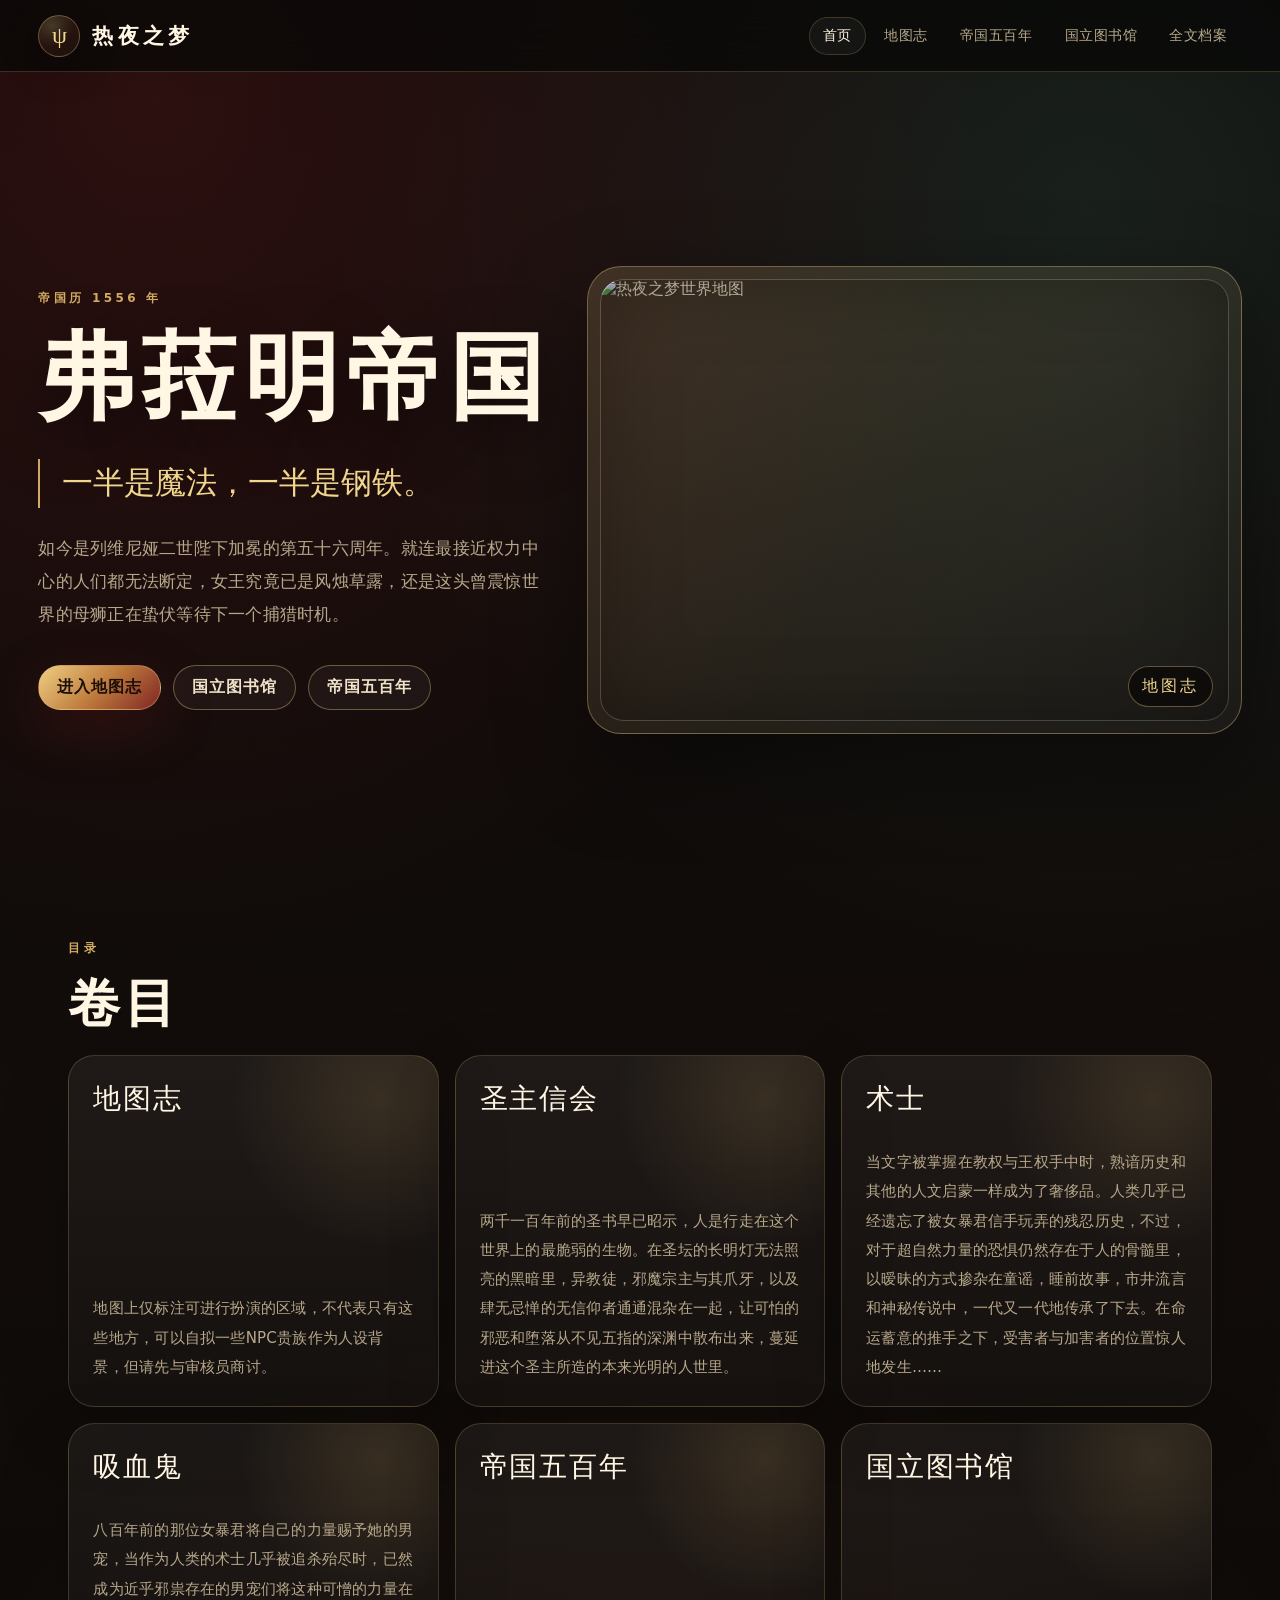
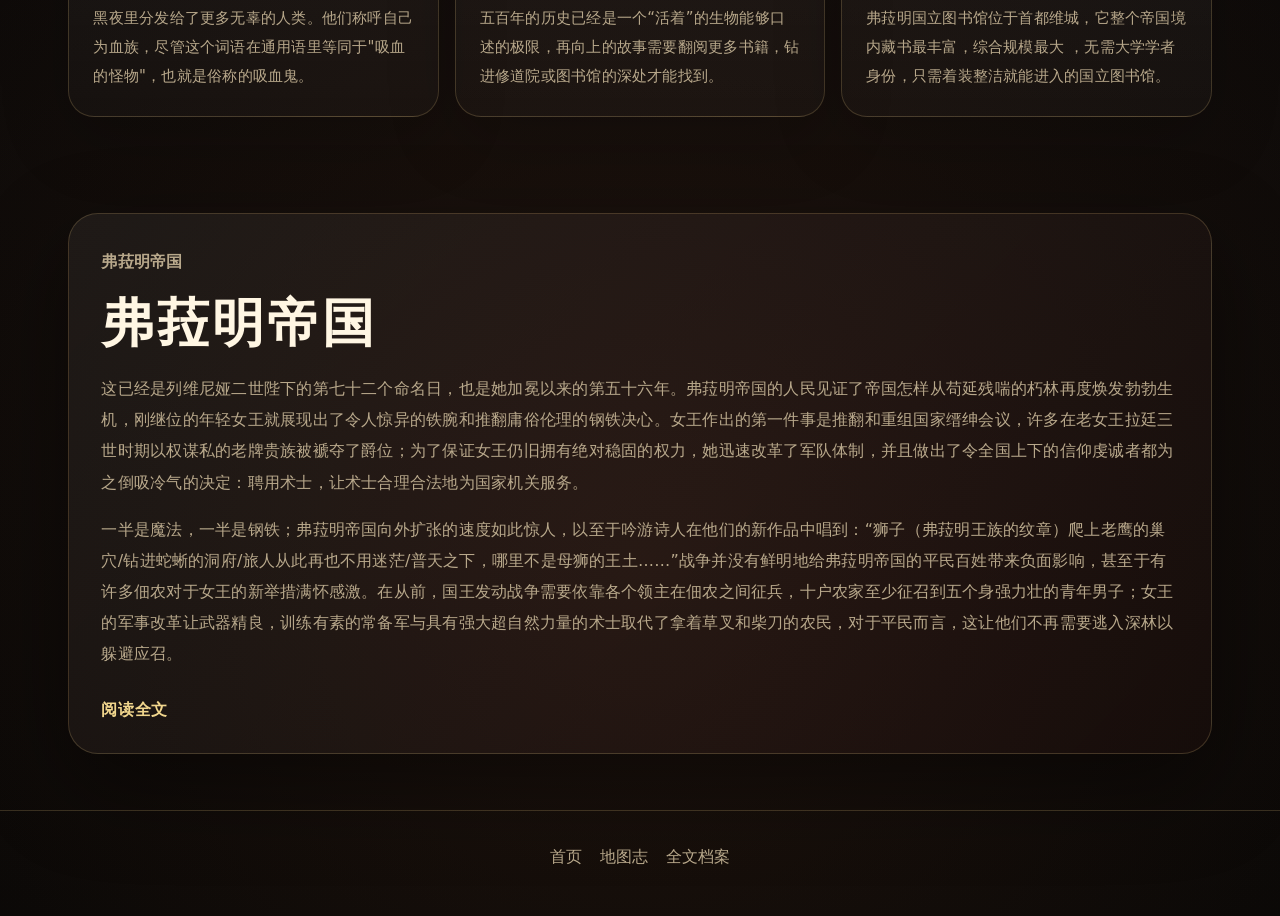
==== commit 338bcc50: "Add files via upload" ====
--- a/index.html
+++ b/index.html
@@ -3,143 +3,64 @@
 <head>
   <meta charset="utf-8" />
   <meta name="viewport" content="width=device-width, initial-scale=1" />
-  <meta name="description" content="热夜之梦：弗菈明帝国世界观档案、地图志、年表与百科。" />
-  <meta name="theme-color" content="#090b0f" />
-  <title>热夜之梦｜弗菈明帝国档案</title>
+  <meta name="description" content="热夜之梦：弗菈明帝国、地图志、帝国五百年、国立图书馆与全文档案。" />
+  <meta name="theme-color" content="#0b0a08" />
+  <title>热夜之梦｜弗菈明帝国</title>
   <link rel="stylesheet" href="styles.css" />
 </head>
-<body>
-  <div class="grain" aria-hidden="true"></div>
-  <div class="orb orb-red" aria-hidden="true"></div>
-  <div class="orb orb-gold" aria-hidden="true"></div>
-
-  <header class="topbar" id="top">
-    <a class="brand" href="./index.html" aria-label="返回首页">
-      <span class="brand-sigil">ψ</span>
-      <span class="brand-text"><strong>热夜之梦</strong><em>THE RED NIGHT ARCHIVE</em></span>
+<body data-page="home">
+  <div class="texture" aria-hidden="true"></div>
+  <header class="site-header" id="top">
+    <a class="brand" href="./index.html" aria-label="热夜之梦首页">
+      <span class="brand-mark">ψ</span>
+      <span class="brand-name">热夜之梦</span>
     </a>
-    <button class="menu-button" type="button" id="menuButton" aria-expanded="false" aria-controls="mainNav">目录</button>
-    <nav class="main-nav" id="mainNav" aria-label="主导航">
-      <a href="#canon">世界总览</a>
-      <a href="#atlas">地图志</a>
-      <a href="#timeline">帝国五百年</a>
-      <a href="#library">国立图书馆</a>
-      <a href="#archive">全文档案</a>
+    <button class="nav-toggle" id="navToggle" type="button" aria-expanded="false" aria-controls="siteNav">目录</button>
+    <nav class="site-nav" id="siteNav" aria-label="主导航">
+      <a href="./index.html">首页</a>
+      <a href="./atlas.html">地图志</a>
+      <a href="./chronicle.html">帝国五百年</a>
+      <a href="./library.html">国立图书馆</a>
+      <a href="./archive.html">全文档案</a>
     </nav>
   </header>
 
   <main>
-    <section class="hero" aria-labelledby="heroTitle">
-      <div class="hero-frame">
-        <div class="hero-copy reveal">
-          <p class="kicker">Flaminia · Steam Empire · Bloodline Gothic</p>
-          <h1 id="heroTitle">弗菈明帝国<br><span>在钢铁与血色信仰之间</span></h1>
-          <p class="lead">列维尼娅二世统治下的帝国以铁路、蒸汽、金融和军事改革扩张；信会、术士、吸血鬼氏族、月人传说与贵族政治又在同一张地图上缓慢咬合。</p>
-          <div class="hero-actions">
-            <a class="button primary" href="#archive">进入全文档案</a>
-            <a class="button secondary" href="#atlas">浏览地图志</a>
-          </div>
-        </div>
-        <div class="imperial-panel reveal" aria-label="档案摘要">
-          <div class="panel-topline"><span>IMPERIAL DOSSIER</span><span>1556</span></div>
-          <div class="monogram">F</div>
-          <dl class="stat-grid" id="statGrid"></dl>
-          <p>这不是单页长文，而是一座可检索的世界观档案馆。读者可以按地域、制度、种族、信仰、历史事件进入设定。</p>
+    <section class="home-hero">
+      <div class="hero-copy reveal">
+        <p class="overline">帝国历 1556 年</p>
+        <h1>弗菈明帝国</h1>
+        <blockquote>一半是魔法，一半是钢铁。</blockquote>
+        <p class="hero-text">如今是列维尼娅二世陛下加冕的第五十六周年。就连最接近权力中心的人们都无法断定，女王究竟已是风烛草露，还是这头曾震惊世界的母狮正在蛰伏等待下一个捕猎时机。</p>
+        <div class="hero-links">
+          <a class="button primary" href="./atlas.html">进入地图志</a>
+          <a class="button" href="./library.html">国立图书馆</a>
+          <a class="button" href="./chronicle.html">帝国五百年</a>
         </div>
       </div>
-      <div class="hero-strip reveal" aria-label="核心主题">
-        <span>王权</span><span>信会</span><span>术法</span><span>蒸汽</span><span>吸血鬼</span><span>月人</span><span>殖民地</span>
-      </div>
+      <a class="map-window reveal" href="./atlas.html" aria-label="打开地图志">
+        <img src="assets/map.jpg" alt="热夜之梦世界地图" />
+        <span>地图志</span>
+      </a>
     </section>
 
-    <section class="section canon" id="canon" aria-labelledby="canonTitle">
-      <div class="section-head reveal">
-        <p class="kicker">World Design</p>
-        <h2 id="canonTitle">世界总览</h2>
-        <p>网站结构按读者理解顺序重新组织：先给出帝国气质，再进入制度、地图、年表和完整条目。</p>
+    <section class="section compact">
+      <div class="section-title reveal">
+        <p class="overline">目录</p>
+        <h2>卷目</h2>
       </div>
-      <div class="feature-grid" id="featureGrid"></div>
+      <div class="portal-grid" id="homePortals"></div>
     </section>
 
-    <section class="section atlas" id="atlas" aria-labelledby="atlasTitle">
-      <div class="section-head reveal">
-        <p class="kicker">Atlas</p>
-        <h2 id="atlasTitle">地图志</h2>
-        <p>这里使用“文字地图”的方式呈现。后续你有正式地图图像后，可以直接替换左侧视觉面板。</p>
-      </div>
-      <div class="atlas-board">
-        <div class="map-art reveal" aria-hidden="true">
-          <div class="map-line river-main"></div>
-          <div class="map-line rail-east"></div>
-          <div class="map-line border-night"></div>
-          <button class="map-pin p1" data-target="维肯尼亚">维肯尼亚</button>
-          <button class="map-pin p2" data-target="孪闸城">孪闸城</button>
-          <button class="map-pin p3" data-target="高垣">高垣</button>
-          <button class="map-pin p4" data-target="红榕树森林">红榕树森林</button>
-          <button class="map-pin p5" data-target="鸥憩群岛">鸥憩群岛</button>
-          <button class="map-pin p6" data-target="北水望">北水望</button>
-        </div>
-        <div class="atlas-list reveal">
-          <div class="small-tools">
-            <input id="locationSearch" type="search" placeholder="搜索地点：维肯尼亚、高垣、鸥憩群岛……" aria-label="搜索地点" />
-          </div>
-          <div id="locationList"></div>
-        </div>
-      </div>
-    </section>
-
-    <section class="section timeline-section" id="timeline" aria-labelledby="timelineTitle">
-      <div class="section-head reveal">
-        <p class="kicker">Chronicle</p>
-        <h2 id="timelineTitle">帝国五百年</h2>
-        <p>用年表把政权更替、战争、殖民、信会冲突和术士进入宫廷的节点串起来。</p>
-      </div>
-      <div class="timeline-shell reveal">
-        <div class="small-tools sticky-tools">
-          <input id="timelineSearch" type="search" placeholder="搜索年表：北水望、鸥憩群岛、列维尼娅……" aria-label="搜索年表" />
-        </div>
-        <div class="timeline" id="timelineList"></div>
-      </div>
-    </section>
-
-    <section class="section library" id="library" aria-labelledby="libraryTitle">
-      <div class="section-head reveal">
-        <p class="kicker">State Library</p>
-        <h2 id="libraryTitle">弗菈明国立图书馆</h2>
-        <p>书目、报刊与摘录是这个世界最有质感的入口之一。它们让设定不只是“背景”，而像真实社会留下的文献。</p>
-      </div>
-      <div class="book-grid" id="libraryGrid"></div>
-    </section>
-
-    <section class="section archive" id="archive" aria-labelledby="archiveTitle">
-      <div class="section-head reveal">
-        <p class="kicker">Complete Archive</p>
-        <h2 id="archiveTitle">全文档案</h2>
-        <p>从 Word 文档转换出的完整条目。可按分类筛选，也可以直接全文搜索。</p>
-      </div>
-
-      <div class="archive-console reveal">
-        <input id="searchInput" type="search" placeholder="搜索：术士、圣主信会、吸血鬼、维肯尼亚、货币……" aria-label="搜索全文档案" />
-        <select id="categoryFilter" aria-label="分类筛选">
-          <option value="all">全部分类</option>
-        </select>
-        <button class="button mini" id="expandAll" type="button">展开全部</button>
-      </div>
-
-      <div class="archive-layout">
-        <aside class="index-panel reveal" aria-label="条目索引">
-          <div class="index-title">条目索引</div>
-          <div id="sideIndex"></div>
-        </aside>
-        <div class="entry-list" id="entryList"></div>
-      </div>
+    <section class="section compact bottom-reading">
+      <div class="reading-card reveal" id="homeExcerpt"></div>
     </section>
   </main>
 
-  <footer class="footer">
-    <a href="./index.html">返回首页</a>
-    <a href="#top">返回顶部</a>
-    <span>热夜之梦 · GitHub Pages 静态世界观档案</span>
+  <footer class="site-footer">
+    <a href="./index.html">首页</a>
+    <a href="./atlas.html">地图志</a>
+    <a href="./archive.html">全文档案</a>
   </footer>
 
   <script src="world-data.js"></script>
--- a/styles.css
+++ b/styles.css
@@ -1,26 +1,24 @@
 :root{
-  --bg:#07090d;
-  --bg-2:#0b1118;
-  --panel:#11161e;
-  --panel-2:#171b24;
-  --panel-3:#1c1616;
-  --ink:#f1e7d2;
-  --ink-strong:#fff8e9;
-  --muted:#b4a58c;
-  --dim:#766c5b;
-  --gold:#caa66a;
-  --gold-2:#e6cf95;
-  --copper:#9e5c35;
-  --blood:#5d1718;
-  --blood-2:#9f2326;
-  --blueblack:#080e15;
-  --line:rgba(202,166,106,.24);
-  --line-soft:rgba(241,231,210,.1);
-  --glass:rgba(255,255,255,.055);
-  --shadow:0 34px 90px rgba(0,0,0,.45);
+  --bg:#0b0a08;
+  --bg-2:#15100c;
+  --ink:#efe2c8;
+  --ink-strong:#fff6e3;
+  --muted:#b8a88b;
+  --dim:#75674f;
+  --line:rgba(215,184,121,.22);
+  --line-strong:rgba(215,184,121,.42);
+  --panel:rgba(25,18,14,.78);
+  --panel-2:rgba(42,28,20,.68);
+  --gold:#d4ad63;
+  --gold-soft:#f1d68d;
+  --copper:#9e5834;
+  --blood:#651c1d;
+  --blood-2:#9f2e30;
+  --green:#3a5147;
+  --paper:#c9b68f;
+  --shadow:0 32px 90px rgba(0,0,0,.44);
   --serif:"Noto Serif SC","Source Han Serif SC","Songti SC","SimSun",serif;
   --sans:"Noto Sans SC","Microsoft YaHei",system-ui,-apple-system,BlinkMacSystemFont,"Segoe UI",sans-serif;
-  --mono:"Cormorant Garamond","Times New Roman",serif;
 }
 
 *{box-sizing:border-box}
@@ -31,10 +29,10 @@
   color:var(--ink);
   font-family:var(--sans);
   background:
-    radial-gradient(circle at 15% -10%, rgba(93,23,24,.45), transparent 38%),
-    radial-gradient(circle at 78% 4%, rgba(202,166,106,.18), transparent 28%),
-    radial-gradient(circle at 54% 54%, rgba(24,37,52,.42), transparent 42%),
-    linear-gradient(180deg,#06080c 0%,#0b0d11 48%,#080609 100%);
+    radial-gradient(circle at 12% 4%, rgba(101,28,29,.38), transparent 32%),
+    radial-gradient(circle at 85% 8%, rgba(58,81,71,.32), transparent 30%),
+    radial-gradient(circle at 50% 86%, rgba(158,88,52,.14), transparent 38%),
+    linear-gradient(180deg,#090807 0%,#120d0b 44%,#080706 100%);
   overflow-x:hidden;
 }
 body::before{
@@ -44,10 +42,10 @@
   z-index:-4;
   pointer-events:none;
   background:
-    linear-gradient(90deg, rgba(202,166,106,.035) 1px, transparent 1px),
-    linear-gradient(rgba(202,166,106,.028) 1px, transparent 1px);
-  background-size:72px 72px;
-  mask-image:linear-gradient(to bottom, rgba(0,0,0,.7), transparent 78%);
+    linear-gradient(90deg,rgba(215,184,121,.035) 1px,transparent 1px),
+    linear-gradient(rgba(215,184,121,.028) 1px,transparent 1px);
+  background-size:84px 84px;
+  mask-image:linear-gradient(to bottom,rgba(0,0,0,.75),transparent 78%);
 }
 body::after{
   content:"";
@@ -55,248 +53,401 @@
   inset:0;
   z-index:-3;
   pointer-events:none;
-  background:radial-gradient(circle at center, transparent 0 56%, rgba(0,0,0,.52) 100%);
-}
-
-.grain{
+  background:radial-gradient(circle at center,transparent 0 56%,rgba(0,0,0,.58) 100%);
+}
+.texture{
   position:fixed;
   inset:0;
   z-index:-2;
   pointer-events:none;
-  opacity:.23;
+  opacity:.26;
   background-image:
-    repeating-linear-gradient(0deg, rgba(255,255,255,.04) 0 1px, transparent 1px 3px),
-    repeating-linear-gradient(90deg, rgba(0,0,0,.08) 0 1px, transparent 1px 4px);
+    repeating-linear-gradient(0deg,rgba(255,255,255,.045) 0 1px,transparent 1px 3px),
+    repeating-linear-gradient(90deg,rgba(0,0,0,.09) 0 1px,transparent 1px 4px);
   mix-blend-mode:overlay;
 }
-.orb{position:fixed;border-radius:999px;filter:blur(86px);pointer-events:none;z-index:-5;opacity:.45}
-.orb-red{width:430px;height:430px;background:#6c1418;left:-170px;top:210px}
-.orb-gold{width:360px;height:360px;background:#89602f;right:-130px;top:420px}
 
 a{color:inherit;text-decoration:none}
-button,input,select{font:inherit}
-button{color:inherit}
-
-.topbar{
+button,input,select{font:inherit;color:inherit}
+button{cursor:pointer}
+img{display:block;max-width:100%}
+mark{background:rgba(212,173,99,.34);color:var(--ink-strong);border-radius:5px;padding:0 .16em}
+
+.site-header{
   position:sticky;
   top:0;
   z-index:50;
   display:flex;
   align-items:center;
   justify-content:space-between;
-  gap:24px;
-  padding:14px clamp(18px,3vw,42px);
-  border-bottom:1px solid var(--line-soft);
-  background:rgba(6,8,12,.74);
+  gap:18px;
+  min-height:72px;
+  padding:13px clamp(18px,3vw,46px);
+  border-bottom:1px solid var(--line);
+  background:rgba(9,8,7,.76);
   backdrop-filter:blur(18px);
 }
-.brand{display:flex;align-items:center;gap:13px;min-width:max-content}
-.brand-sigil{
-  width:44px;height:44px;
+.brand{display:flex;align-items:center;gap:12px;min-width:max-content}
+.brand-mark{
+  width:42px;height:42px;
   display:grid;place-items:center;
-  border:1px solid var(--line);
-  border-radius:16px;
-  color:var(--gold-2);
-  background:linear-gradient(145deg,rgba(202,166,106,.17),rgba(93,23,24,.14));
-  box-shadow:inset 0 0 32px rgba(202,166,106,.07),0 14px 34px rgba(0,0,0,.24);
+  border:1px solid var(--line-strong);
+  border-radius:50%;
+  color:var(--gold-soft);
+  background:radial-gradient(circle at 34% 25%,rgba(241,214,141,.22),rgba(101,28,29,.17) 52%,rgba(0,0,0,.24));
   font-family:var(--serif);
-  font-size:25px;
-}
-.brand-text strong{display:block;font-family:var(--serif);font-size:18px;letter-spacing:.18em;color:var(--ink-strong)}
-.brand-text em{display:block;margin-top:2px;font-style:normal;font-size:10px;letter-spacing:.22em;color:var(--dim)}
-.main-nav{display:flex;align-items:center;gap:4px;flex-wrap:wrap;justify-content:flex-end}
-.main-nav a{
-  padding:9px 12px;
+  font-size:24px;
+  box-shadow:inset 0 0 26px rgba(215,184,121,.1),0 14px 36px rgba(0,0,0,.28);
+}
+.brand-name{font-family:var(--serif);font-size:21px;letter-spacing:.2em;color:var(--ink-strong);font-weight:700}
+.site-nav{display:flex;align-items:center;justify-content:flex-end;gap:4px;flex-wrap:wrap}
+.site-nav a{
+  padding:9px 13px;
   border:1px solid transparent;
   border-radius:999px;
   color:var(--muted);
   font-size:14px;
-  transition:background .18s ease,color .18s ease,border-color .18s ease;
-}
-.main-nav a:hover{color:var(--ink-strong);border-color:var(--line);background:var(--glass)}
-.menu-button{display:none;border:1px solid var(--line);border-radius:999px;background:var(--glass);padding:9px 14px;cursor:pointer}
-
-.hero{max-width:1320px;margin:0 auto;padding:88px clamp(18px,3vw,42px) 34px;min-height:calc(100vh - 74px);display:flex;flex-direction:column;justify-content:center;gap:24px}
-.hero-frame{
-  position:relative;
-  display:grid;
-  grid-template-columns:minmax(0,1.28fr) minmax(320px,.72fr);
-  gap:42px;
-  align-items:stretch;
-  padding:clamp(24px,4vw,54px);
-  border:1px solid var(--line-soft);
-  border-radius:34px;
-  background:
-    linear-gradient(135deg,rgba(255,255,255,.065),rgba(255,255,255,.02)),
-    radial-gradient(circle at 15% 0%, rgba(202,166,106,.14), transparent 34%),
-    linear-gradient(125deg,rgba(9,13,20,.78),rgba(32,15,16,.5));
-  box-shadow:var(--shadow);
-  overflow:hidden;
-}
-.hero-frame::before{
-  content:"";
-  position:absolute;
-  inset:18px;
-  border:1px solid rgba(202,166,106,.16);
-  border-radius:24px;
-  pointer-events:none;
-}
-.hero-frame::after{
-  content:"";
-  position:absolute;
-  width:680px;height:680px;right:-240px;bottom:-280px;
-  background:
-    repeating-conic-gradient(from 0deg, rgba(202,166,106,.11) 0 4deg, transparent 4deg 10deg),
-    radial-gradient(circle, transparent 0 38%, rgba(202,166,106,.12) 39% 40%, transparent 41%);
-  border-radius:50%;
-  opacity:.38;
-  pointer-events:none;
-}
-.hero-copy{position:relative;z-index:2;display:flex;flex-direction:column;justify-content:center;min-height:520px}
-.kicker{margin:0 0 16px;color:var(--gold);font-size:12px;letter-spacing:.24em;text-transform:uppercase;font-weight:800}
-h1,h2,h3{font-family:var(--serif);font-weight:700;line-height:1.08;margin:0;color:var(--ink-strong)}
-h1{font-size:clamp(54px,8vw,112px);letter-spacing:.08em;text-wrap:balance;text-shadow:0 18px 50px rgba(0,0,0,.42)}
-h1 span{display:block;margin-top:22px;font-size:clamp(22px,2.7vw,35px);letter-spacing:.16em;color:transparent;background:linear-gradient(90deg,var(--gold-2),#fff1c7,var(--copper));-webkit-background-clip:text;background-clip:text}
-.lead{max-width:780px;margin:30px 0 0;color:var(--muted);font-size:18px;line-height:1.95;letter-spacing:.02em}
-.hero-actions{display:flex;gap:14px;flex-wrap:wrap;margin-top:36px}
+  letter-spacing:.04em;
+  transition:background .18s ease,border-color .18s ease,color .18s ease;
+}
+.site-nav a:hover,.site-nav a.active{color:var(--ink-strong);border-color:var(--line);background:rgba(255,255,255,.045)}
+.nav-toggle{display:none;border:1px solid var(--line);border-radius:999px;background:rgba(255,255,255,.04);padding:9px 14px}
+
+.home-hero{
+  width:min(1380px,100%);
+  min-height:calc(100vh - 72px);
+  margin:0 auto;
+  display:grid;
+  grid-template-columns:minmax(0,.88fr) minmax(420px,1.12fr);
+  gap:34px;
+  align-items:center;
+  padding:72px clamp(18px,3vw,46px) 44px;
+}
+.hero-copy{position:relative;z-index:2}
+.overline{
+  margin:0 0 18px;
+  color:var(--gold);
+  font-size:12px;
+  line-height:1.4;
+  letter-spacing:.28em;
+  text-transform:uppercase;
+  font-weight:800;
+}
+h1,h2,h3{font-family:var(--serif);font-weight:700;color:var(--ink-strong);margin:0;line-height:1.12}
+h1{font-size:clamp(54px,7.4vw,108px);letter-spacing:.08em;text-shadow:0 20px 64px rgba(0,0,0,.46)}
+h2{font-size:clamp(29px,4.2vw,52px);letter-spacing:.06em}
+h3{font-size:24px;letter-spacing:.04em}
+blockquote{
+  margin:28px 0 0;
+  padding-left:22px;
+  border-left:2px solid var(--gold);
+  font-family:var(--serif);
+  font-size:clamp(22px,2.4vw,34px);
+  line-height:1.6;
+  color:var(--gold-soft);
+}
+.hero-text,.page-hero p,.library-hero p,.reading-card p,.portal-card p,.location-card p,.timeline-item p,.book-card p,.entry-body p{
+  color:var(--muted);
+  line-height:1.95;
+  letter-spacing:.015em;
+}
+.hero-text{max-width:720px;margin:24px 0 0;font-size:17px}
+.hero-links{display:flex;gap:12px;flex-wrap:wrap;margin-top:34px}
 .button{
   display:inline-flex;align-items:center;justify-content:center;gap:8px;
   min-height:44px;
-  padding:12px 20px;
+  padding:11px 18px;
   border-radius:999px;
-  border:1px solid var(--line);
+  border:1px solid var(--line-strong);
+  background:rgba(255,255,255,.04);
+  color:var(--ink);
+  font-weight:700;
+  letter-spacing:.06em;
+  transition:transform .18s ease,filter .18s ease,background .18s ease;
+}
+.button:hover{transform:translateY(-2px);filter:brightness(1.08);background:rgba(255,255,255,.07)}
+.button.primary{color:#1c0f07;background:linear-gradient(135deg,#efcf83 0%,#be7a3c 52%,#7f2424 100%);box-shadow:0 18px 52px rgba(101,28,29,.36)}
+.button.small{min-height:42px;padding:10px 15px;background:rgba(255,255,255,.05)}
+.text-link{display:inline-flex;margin-top:14px;color:var(--gold-soft);font-weight:800;letter-spacing:.04em}
+.text-link:hover{text-decoration:underline;text-underline-offset:4px}
+
+.map-window{
+  position:relative;
+  display:block;
+  border:1px solid var(--line-strong);
+  border-radius:34px;
+  padding:12px;
+  background:linear-gradient(145deg,rgba(215,184,121,.18),rgba(255,255,255,.035));
+  box-shadow:var(--shadow);
+  overflow:hidden;
+}
+.map-window::before{
+  content:"";
+  position:absolute;
+  inset:12px;
+  z-index:1;
+  pointer-events:none;
+  border:1px solid rgba(255,246,227,.18);
+  border-radius:24px;
+  box-shadow:inset 0 0 80px rgba(0,0,0,.26);
+}
+.map-window img{
+  width:100%;
+  aspect-ratio:1.42/1;
+  object-fit:cover;
+  border-radius:24px;
+  filter:saturate(.95) contrast(.96) brightness(.85);
+}
+.map-window span{
+  position:absolute;
+  right:28px;
+  bottom:26px;
+  z-index:2;
+  padding:9px 13px;
+  border:1px solid var(--line-strong);
+  border-radius:999px;
+  background:rgba(10,8,6,.72);
+  color:var(--gold-soft);
+  font-family:var(--serif);
+  letter-spacing:.18em;
+}
+
+.section{width:min(1220px,100%);margin:0 auto;padding:76px clamp(18px,3vw,46px)}
+.section.compact{padding-top:40px;padding-bottom:56px}
+.section-title{margin-bottom:22px}
+.portal-grid{display:grid;grid-template-columns:repeat(3,1fr);gap:16px}
+.portal-card{
+  min-height:235px;
+  padding:24px;
+  display:flex;
+  flex-direction:column;
+  justify-content:space-between;
+  border:1px solid var(--line);
+  border-radius:26px;
+  background:
+    radial-gradient(circle at 84% 12%,rgba(212,173,99,.15),transparent 34%),
+    linear-gradient(180deg,rgba(255,255,255,.055),rgba(255,255,255,.022));
+  box-shadow:0 22px 70px rgba(0,0,0,.2);
+  transition:transform .2s ease,border-color .2s ease,background .2s ease;
+}
+.portal-card:hover{transform:translateY(-4px);border-color:var(--line-strong);background:rgba(255,255,255,.062)}
+.portal-card span{font-family:var(--serif);font-size:28px;color:var(--ink-strong);letter-spacing:.06em}
+.portal-card p{margin:30px 0 0;font-size:15px}
+.reading-card{
+  border:1px solid var(--line);
+  border-radius:30px;
+  padding:32px;
+  background:linear-gradient(135deg,rgba(255,255,255,.055),rgba(101,28,29,.08));
+  box-shadow:var(--shadow);
+}
+.reading-card h2{margin-bottom:20px}
+.reading-card p{font-size:16px}
+
+.page-hero{
+  width:min(1220px,100%);
+  margin:0 auto;
+  padding:92px clamp(18px,3vw,46px) 34px;
+}
+.page-hero h1{font-size:clamp(44px,6vw,82px)}
+.page-hero p:not(.overline){max-width:820px;margin:24px 0 0;font-size:17px}
+.atlas-hero{padding-bottom:22px}
+.atlas-map{
+  width:min(1320px,calc(100% - 36px));
+  margin:0 auto 26px;
+  border:1px solid var(--line-strong);
+  border-radius:32px;
+  padding:12px;
+  background:rgba(255,255,255,.04);
+  box-shadow:var(--shadow);
+}
+.atlas-map img{width:100%;border-radius:22px;filter:saturate(.96) contrast(.98) brightness(.92)}
+.tool-row,.archive-tools{
+  position:sticky;
+  top:88px;
+  z-index:12;
+  display:grid;
+  grid-template-columns:1fr 220px;
+  gap:12px;
+  margin-bottom:26px;
+  padding:12px;
+  border:1px solid var(--line);
+  border-radius:24px;
+  background:rgba(12,9,7,.78);
+  backdrop-filter:blur(16px);
+}
+.archive-tools{grid-template-columns:1fr 210px auto}
+input,select{
+  width:100%;
+  border:1px solid var(--line);
+  border-radius:16px;
+  background:rgba(0,0,0,.28);
+  color:var(--ink);
+  padding:13px 15px;
+  outline:none;
+  transition:border-color .18s ease,box-shadow .18s ease;
+}
+input:focus,select:focus{border-color:rgba(241,214,141,.72);box-shadow:0 0 0 4px rgba(212,173,99,.12)}
+select option{background:#130f0c;color:var(--ink)}
+.location-grid{display:grid;gap:24px}
+.location-group{display:grid;gap:16px}
+.location-group h2{font-size:34px}
+.location-cards{display:grid;grid-template-columns:repeat(2,1fr);gap:14px}
+.location-card{
+  padding:22px;
+  border:1px solid var(--line);
+  border-radius:24px;
+  background:linear-gradient(180deg,rgba(255,255,255,.05),rgba(255,255,255,.022));
+}
+.card-kicker{color:var(--dim);font-size:12px;letter-spacing:.18em;margin-bottom:10px}
+.location-card h3{font-size:25px}
+.location-card p{margin:14px 0 0;font-size:15px}
+.empty{border:1px dashed var(--line);border-radius:22px;padding:28px;color:var(--muted);background:rgba(255,255,255,.03)}
+
+.chronicle-shell{padding-top:34px}
+.timeline{position:relative;display:grid;gap:18px;margin-top:10px}
+.timeline::before{content:"";position:absolute;left:140px;top:0;bottom:0;width:1px;background:var(--line)}
+.timeline-item{
+  position:relative;
+  display:grid;
+  grid-template-columns:120px 1fr;
+  gap:42px;
+  padding:24px;
+  border:1px solid var(--line);
+  border-radius:24px;
+  background:linear-gradient(180deg,rgba(255,255,255,.05),rgba(255,255,255,.02));
+}
+.timeline-item::before{content:"";position:absolute;left:135px;top:32px;width:11px;height:11px;border-radius:50%;background:var(--gold);box-shadow:0 0 0 8px rgba(212,173,99,.12)}
+.timeline-date{font-family:var(--serif);font-size:24px;color:var(--gold-soft);line-height:1.2}
+.timeline-item h2{font-size:30px}
+.timeline-item p{margin:14px 0 0}
+
+.library-hero{
+  width:min(1220px,100%);
+  margin:0 auto;
+  min-height:430px;
+  display:flex;
+  align-items:end;
+  padding:90px clamp(18px,3vw,46px) 42px;
+  background:
+    linear-gradient(rgba(8,6,5,.24),rgba(8,6,5,.76)),
+    repeating-linear-gradient(90deg,rgba(124,74,42,.22) 0 38px,rgba(36,22,15,.22) 38px 42px),
+    radial-gradient(circle at 70% 12%,rgba(212,173,99,.2),transparent 34%);
+  border-bottom:1px solid var(--line);
+}
+.library-hero h1{font-size:clamp(46px,6vw,84px)}
+.library-hero p:not(.overline){max-width:640px;margin:20px 0 0;font-size:18px;color:var(--muted);line-height:1.9}
+.library-room{width:min(1280px,100%)}
+.catalog-panel{
+  display:grid;
+  grid-template-columns:180px 1fr;
+  gap:16px;
+  align-items:center;
+  margin-bottom:24px;
+  padding:16px;
+  border:1px solid var(--line);
+  border-radius:24px;
+  background:linear-gradient(135deg,rgba(201,182,143,.1),rgba(55,34,23,.28));
+}
+.catalog-panel label{font-family:var(--serif);font-size:25px;color:var(--ink-strong);letter-spacing:.08em}
+.bookcase{
+  display:grid;
+  grid-template-columns:repeat(2,1fr);
+  gap:18px;
+}
+.book-card{
+  position:relative;
+  display:grid;
+  grid-template-columns:42px 1fr;
+  gap:18px;
+  min-height:215px;
+  padding:22px;
+  border:1px solid rgba(215,184,121,.28);
+  border-radius:8px 24px 24px 8px;
+  background:
+    linear-gradient(90deg,rgba(101,28,29,.34),transparent 16%),
+    linear-gradient(180deg,rgba(201,182,143,.12),rgba(255,255,255,.028));
+  box-shadow:0 20px 54px rgba(0,0,0,.24);
+}
+.book-card::after{content:"";position:absolute;left:0;right:0;bottom:-10px;height:10px;background:linear-gradient(90deg,rgba(80,47,27,.1),rgba(215,184,121,.2),rgba(80,47,27,.1));border-radius:0 0 18px 18px}
+.book-spine{
+  writing-mode:vertical-rl;
+  text-orientation:mixed;
+  display:flex;
+  align-items:center;
+  justify-content:center;
+  border-right:1px solid var(--line);
+  color:var(--gold-soft);
+  font-family:var(--serif);
+  letter-spacing:.2em;
+}
+.book-card h2{font-size:27px;line-height:1.35}
+.book-card p{margin:14px 0 0;font-size:15px}
+
+.archive-section{padding-top:34px}
+.archive-list{display:grid;gap:14px}
+.entry{
+  border:1px solid var(--line);
+  border-radius:24px;
+  background:linear-gradient(180deg,rgba(255,255,255,.048),rgba(255,255,255,.02));
+  overflow:hidden;
+}
+.entry summary{
+  list-style:none;
+  display:flex;
+  justify-content:space-between;
+  gap:18px;
+  align-items:center;
+  padding:22px 24px;
   cursor:pointer;
-  transition:transform .18s ease,filter .18s ease,background .18s ease,border-color .18s ease;
-  font-weight:700;
-  letter-spacing:.05em;
-}
-.button:hover{transform:translateY(-2px);filter:brightness(1.08)}
-.button.primary{color:#180d08;background:linear-gradient(135deg,#d7b270 0%,#bd7b3f 46%,#8d2427 100%);box-shadow:0 18px 42px rgba(113,28,25,.32)}
-.button.secondary,.button.mini{background:rgba(255,255,255,.055);color:var(--ink);border-color:var(--line)}
-.button.mini{min-height:42px;padding:10px 16px;background:rgba(202,166,106,.08)}
-
-.imperial-panel{position:relative;z-index:2;padding:26px;border:1px solid var(--line);border-radius:28px;background:linear-gradient(180deg,rgba(10,14,21,.84),rgba(19,17,20,.62));box-shadow:inset 0 0 70px rgba(202,166,106,.055);display:flex;flex-direction:column;justify-content:space-between;overflow:hidden}
-.imperial-panel::after{content:"";position:absolute;inset:10px;border:1px solid rgba(202,166,106,.13);border-radius:20px;pointer-events:none}
-.panel-topline{display:flex;justify-content:space-between;gap:18px;color:var(--gold);font-size:11px;letter-spacing:.22em;text-transform:uppercase;position:relative;z-index:1}
-.monogram{font-family:var(--serif);font-size:180px;line-height:.9;color:transparent;background:linear-gradient(160deg,rgba(230,207,149,.82),rgba(159,35,38,.42));-webkit-background-clip:text;background-clip:text;text-align:center;margin:30px 0 18px;filter:drop-shadow(0 18px 50px rgba(0,0,0,.36))}
-.stat-grid{display:grid;grid-template-columns:repeat(2,1fr);gap:10px;margin:0 0 18px;position:relative;z-index:1}
-.stat-grid div{border:1px solid var(--line-soft);border-radius:16px;padding:14px;background:rgba(255,255,255,.04)}
-.stat-grid dt{font-size:12px;color:var(--dim);letter-spacing:.12em;text-transform:uppercase}
-.stat-grid dd{font-family:var(--serif);font-size:30px;margin:5px 0 0;color:var(--gold-2)}
-.imperial-panel p{position:relative;z-index:1;margin:0;color:var(--muted);line-height:1.82}
-.hero-strip{display:flex;gap:10px;flex-wrap:wrap;justify-content:center}
-.hero-strip span{color:var(--muted);border:1px solid var(--line-soft);border-radius:999px;background:rgba(255,255,255,.035);padding:9px 14px;font-size:13px;letter-spacing:.12em}
-
-.section{max-width:1220px;margin:0 auto;padding:86px clamp(18px,3vw,42px)}
-.section-head{max-width:820px;margin-bottom:32px}
-.section-head h2{font-size:clamp(34px,5vw,64px);letter-spacing:.08em}
-.section-head p:not(.kicker){margin:18px 0 0;color:var(--muted);font-size:16px;line-height:1.9}
-.feature-grid{display:grid;grid-template-columns:repeat(4,1fr);gap:16px}
-.feature-card{position:relative;min-height:270px;padding:24px;border:1px solid var(--line-soft);border-radius:28px;background:linear-gradient(180deg,rgba(255,255,255,.058),rgba(255,255,255,.026));overflow:hidden;box-shadow:0 22px 70px rgba(0,0,0,.22)}
-.feature-card::before{content:"";position:absolute;top:-70px;right:-70px;width:150px;height:150px;border-radius:50%;background:radial-gradient(circle,rgba(202,166,106,.22),transparent 70%)}
-.feature-card .icon{font-family:var(--serif);font-size:42px;color:var(--gold);display:block;margin-bottom:34px}
-.feature-card h3{font-size:25px;letter-spacing:.06em}
-.feature-card p{color:var(--muted);line-height:1.78;margin:14px 0 0}
-
-.atlas-board{display:grid;grid-template-columns:minmax(340px,.9fr) minmax(0,1.1fr);gap:24px;align-items:start}
-.map-art{position:sticky;top:92px;height:650px;border:1px solid var(--line);border-radius:34px;background:
-  radial-gradient(circle at 68% 18%,rgba(202,166,106,.14),transparent 28%),
-  radial-gradient(circle at 26% 70%,rgba(93,23,24,.26),transparent 36%),
-  linear-gradient(145deg,#0b1018,#151314 60%,#08090c);
-  overflow:hidden;box-shadow:var(--shadow)}
-.map-art::before{content:"";position:absolute;inset:24px;border:1px solid rgba(202,166,106,.14);border-radius:24px}
-.map-art::after{content:"FLAMINIA";position:absolute;left:34px;bottom:28px;font-family:var(--serif);font-size:52px;letter-spacing:.18em;color:rgba(241,231,210,.045)}
-.map-line{position:absolute;border-radius:999px;opacity:.75}
-.river-main{left:45%;top:-8%;width:36px;height:116%;background:linear-gradient(180deg,transparent,#506a7b 18%,#d7e4e7 45%,#536a77 72%,transparent);filter:blur(.2px);transform:rotate(11deg)}
-.rail-east{left:14%;top:41%;width:76%;height:2px;background:linear-gradient(90deg,transparent,rgba(202,166,106,.55),transparent);transform:rotate(-14deg);box-shadow:0 0 0 1px rgba(202,166,106,.05),0 14px 0 rgba(202,166,106,.12),0 -14px 0 rgba(202,166,106,.12)}
-.border-night{right:-5%;top:10%;width:220px;height:550px;border-left:2px solid rgba(159,35,38,.5);background:linear-gradient(90deg,rgba(159,35,38,.12),transparent);transform:rotate(-8deg)}
-.map-pin{position:absolute;border:1px solid rgba(202,166,106,.5);background:rgba(7,9,13,.8);color:var(--ink);border-radius:999px;padding:8px 12px;font-size:13px;box-shadow:0 0 0 8px rgba(202,166,106,.04);cursor:pointer;transition:transform .18s ease,background .18s ease}
-.map-pin:hover{transform:translateY(-2px);background:rgba(93,23,24,.82)}
-.p1{left:39%;top:39%}.p2{left:32%;top:25%}.p3{left:62%;top:33%}.p4{right:10%;bottom:30%}.p5{left:13%;bottom:12%}.p6{right:12%;top:10%}
-.small-tools{display:grid;gap:12px;margin-bottom:16px}
-input,select{width:100%;border:1px solid var(--line);background:rgba(5,7,10,.72);color:var(--ink);border-radius:18px;padding:13px 15px;outline:none;transition:border-color .18s ease,box-shadow .18s ease}
-input:focus,select:focus{border-color:rgba(230,207,149,.72);box-shadow:0 0 0 4px rgba(202,166,106,.12)}
-.location-groups{display:grid;gap:14px}
-.location-group{border:1px solid var(--line-soft);border-radius:24px;background:rgba(255,255,255,.04);overflow:hidden}
-.location-group h3{font-size:20px;padding:18px 20px;border-bottom:1px solid var(--line-soft);color:var(--gold-2)}
-.location-card{display:block;padding:18px 20px;border-top:1px solid rgba(255,255,255,.06);transition:background .18s ease}
-.location-card:first-of-type{border-top:0}
-.location-card:hover{background:rgba(202,166,106,.065)}
-.location-card strong{display:block;font-family:var(--serif);font-size:23px;color:var(--ink-strong);letter-spacing:.04em}
-.location-card span{display:block;color:var(--muted);line-height:1.76;margin-top:8px}
-
-.timeline-shell{border:1px solid var(--line-soft);border-radius:32px;background:linear-gradient(180deg,rgba(255,255,255,.048),rgba(255,255,255,.022));padding:20px}
-.sticky-tools{position:sticky;top:82px;z-index:3;background:rgba(8,10,14,.88);backdrop-filter:blur(16px);padding:0 0 14px}
-.timeline{position:relative;display:grid;gap:14px;padding:6px 0 0 22px}
-.timeline::before{content:"";position:absolute;left:7px;top:10px;bottom:10px;width:1px;background:linear-gradient(180deg,transparent,var(--line),transparent)}
-.timeline-item{position:relative;padding:20px 22px;border:1px solid var(--line-soft);border-radius:22px;background:rgba(7,9,13,.58)}
-.timeline-item::before{content:"";position:absolute;left:-22px;top:26px;width:11px;height:11px;border-radius:50%;background:var(--gold);box-shadow:0 0 0 5px rgba(202,166,106,.12)}
-.timeline-date{font-family:var(--serif);color:var(--gold);font-size:18px;margin-bottom:8px}
-.timeline-item h3{font-size:25px;letter-spacing:.04em}
-.timeline-item p{color:var(--muted);line-height:1.86;margin:12px 0 0}
-
-.book-grid{display:grid;grid-template-columns:repeat(3,1fr);gap:16px}
-.book-card{position:relative;min-height:230px;padding:24px;border:1px solid var(--line-soft);border-radius:26px;background:linear-gradient(155deg,rgba(202,166,106,.09),rgba(93,23,24,.07) 52%,rgba(255,255,255,.035));overflow:hidden}
-.book-card::before{content:"";position:absolute;top:0;left:20px;right:20px;height:2px;background:linear-gradient(90deg,transparent,var(--gold),transparent);opacity:.6}
-.book-card h3{font-size:23px;color:var(--gold-2);line-height:1.32}
-.book-card p{color:var(--muted);line-height:1.82;margin:16px 0 0}
-
-.archive-console{display:grid;grid-template-columns:minmax(0,1fr) 230px auto;gap:12px;margin-bottom:24px;position:sticky;top:74px;z-index:10;padding:14px;border:1px solid var(--line-soft);border-radius:24px;background:rgba(7,9,13,.82);backdrop-filter:blur(18px)}
-.archive-layout{display:grid;grid-template-columns:300px minmax(0,1fr);gap:24px;align-items:start}
-.index-panel{position:sticky;top:170px;max-height:calc(100vh - 190px);overflow:auto;border:1px solid var(--line-soft);border-radius:24px;background:rgba(255,255,255,.04);padding:16px}
-.index-title{font-family:var(--serif);font-size:22px;color:var(--gold-2);margin:2px 0 12px}
-.index-panel a{display:block;color:var(--muted);font-size:14px;line-height:1.45;padding:9px 10px;border-radius:12px;transition:background .18s ease,color .18s ease}
-.index-panel a:hover{background:rgba(202,166,106,.08);color:var(--ink-strong)}
-.entry-list{display:grid;gap:14px}
-.entry{border:1px solid var(--line-soft);border-radius:24px;background:rgba(255,255,255,.04);overflow:hidden}
-.entry[open]{border-color:rgba(202,166,106,.35);background:rgba(255,255,255,.052)}
-.entry summary{list-style:none;cursor:pointer;display:grid;grid-template-columns:minmax(0,1fr) auto;gap:18px;align-items:center;padding:20px 22px}
+}
 .entry summary::-webkit-details-marker{display:none}
-.entry h3{font-size:26px;letter-spacing:.04em}
-.entry-meta{display:flex;gap:8px;flex-wrap:wrap;margin-top:10px}
-.tag,.parent-tag{font-size:12px;border-radius:999px;padding:5px 9px;font-weight:700;letter-spacing:.04em}
-.tag{color:#17100a;background:linear-gradient(135deg,var(--gold-2),#b97943)}
-.parent-tag{color:var(--muted);border:1px solid var(--line-soft);background:rgba(255,255,255,.03)}
-.chev{color:var(--gold);font-size:23px;transition:transform .18s ease}
-.entry[open] .chev{transform:rotate(180deg)}
-.entry-body{border-top:1px solid var(--line-soft);padding:4px 22px 22px}
-.entry-body p{color:var(--muted);line-height:1.95;margin:18px 0 0;letter-spacing:.01em}
-.entry-body p:first-child{color:var(--ink)}
-mark{background:rgba(202,166,106,.25);color:var(--ink-strong);border-radius:5px;padding:0 3px}
-.empty{border:1px solid var(--line-soft);border-radius:18px;padding:18px;color:var(--muted);background:rgba(255,255,255,.035)}
-
-.footer{max-width:1220px;margin:0 auto 24px;padding:26px clamp(18px,3vw,42px);display:flex;gap:16px;justify-content:space-between;align-items:center;border-top:1px solid var(--line-soft);color:var(--dim);font-size:14px}
-.footer a{color:var(--gold)}
-
-.reveal{opacity:0;transform:translateY(18px);transition:opacity .65s ease,transform .65s ease}.reveal.visible{opacity:1;transform:none}
-
-@media (max-width:1080px){
-  .hero-frame,.atlas-board,.archive-layout{grid-template-columns:1fr}
-  .hero-copy{min-height:auto}
-  .map-art,.index-panel{position:relative;top:auto;max-height:none}
-  .feature-grid{grid-template-columns:repeat(2,1fr)}
-  .book-grid{grid-template-columns:repeat(2,1fr)}
-  .archive-console{position:relative;top:auto;grid-template-columns:1fr}
-}
-@media (max-width:760px){
-  .topbar{align-items:flex-start}
-  .menu-button{display:inline-flex;align-items:center}
-  .main-nav{display:none;position:absolute;left:16px;right:16px;top:70px;align-items:stretch;flex-direction:column;padding:12px;border:1px solid var(--line);border-radius:20px;background:rgba(6,8,12,.96);box-shadow:var(--shadow)}
-  .main-nav.open{display:flex}
-  .main-nav a{padding:13px 14px}
-  .hero{padding-top:52px;min-height:auto}
-  .hero-frame{padding:22px;border-radius:26px}
-  .hero-frame::before{display:none}
-  h1{font-size:44px}
-  h1 span{font-size:21px;letter-spacing:.08em}
-  .lead{font-size:16px;line-height:1.86}
-  .stat-grid,.feature-grid,.book-grid{grid-template-columns:1fr}
-  .section{padding-top:66px;padding-bottom:66px}
-  .map-art{height:480px}
-  .monogram{font-size:128px}
-  .entry summary{grid-template-columns:1fr}.chev{display:none}
-  .footer{flex-direction:column;align-items:flex-start}
-}
-@media (prefers-reduced-motion:reduce){
-  html{scroll-behavior:auto}*{transition:none!important}.reveal{opacity:1;transform:none}
-}
+.entry h2{font-size:30px}
+.entry-meta{display:flex;gap:8px;flex-wrap:wrap;margin-top:12px}
+.entry-meta span{display:inline-flex;padding:5px 9px;border:1px solid var(--line);border-radius:999px;color:var(--muted);font-size:12px;letter-spacing:.05em}
+.chevron{color:var(--gold);font-size:24px;transition:transform .2s ease}
+.entry[open] .chevron{transform:rotate(180deg)}
+.entry-body{padding:0 24px 26px;border-top:1px solid var(--line)}
+.entry-body p{margin:20px 0 0;font-size:16px;color:#d4c4a8}
+
+.site-footer{
+  display:flex;
+  gap:18px;
+  flex-wrap:wrap;
+  justify-content:center;
+  padding:36px 18px 48px;
+  border-top:1px solid var(--line);
+  color:var(--muted);
+}
+.site-footer a:hover{color:var(--ink-strong);text-decoration:underline;text-underline-offset:4px}
+.missing-page{min-height:100vh;display:grid;place-content:center;gap:22px;padding:40px}
+.missing-page h1{font-size:clamp(42px,8vw,92px)}
+
+.reveal{opacity:0;transform:translateY(18px);transition:opacity .55s ease,transform .55s ease}
+.reveal.visible{opacity:1;transform:none}
+
+@media (max-width: 980px){
+  .home-hero{grid-template-columns:1fr;min-height:auto;padding-top:54px}
+  .map-window{order:-1}
+  .portal-grid,.location-cards,.bookcase{grid-template-columns:1fr}
+  .tool-row,.archive-tools,.catalog-panel{grid-template-columns:1fr;position:relative;top:auto}
+  .timeline::before{left:27px}
+  .timeline-item{grid-template-columns:1fr;gap:12px;padding-left:54px}
+  .timeline-item::before{left:22px}
+  .timeline-date{font-size:20px}
+}
+
+@media (max-width: 760px){
+  .site-header{align-items:flex-start}
+  .nav-toggle{display:inline-flex;margin-left:auto}
+  .site-nav{display:none;position:absolute;left:18px;right:18px;top:62px;padding:12px;border:1px solid var(--line);border-radius:22px;background:rgba(9,8,7,.96);box-shadow:var(--shadow)}
+  .site-nav.open{display:grid}
+  .site-nav a{border-color:var(--line);border-radius:14px}
+  .brand-name{font-size:18px;letter-spacing:.16em}
+  h1{font-size:clamp(42px,13vw,62px)}
+  .home-hero,.page-hero,.section{padding-left:18px;padding-right:18px}
+  .map-window img{aspect-ratio:1.22/1}
+  .atlas-map{width:calc(100% - 24px);padding:8px;border-radius:22px}
+  .atlas-map img{border-radius:15px}
+  .entry summary{padding:18px}
+  .entry-body{padding:0 18px 22px}
+}
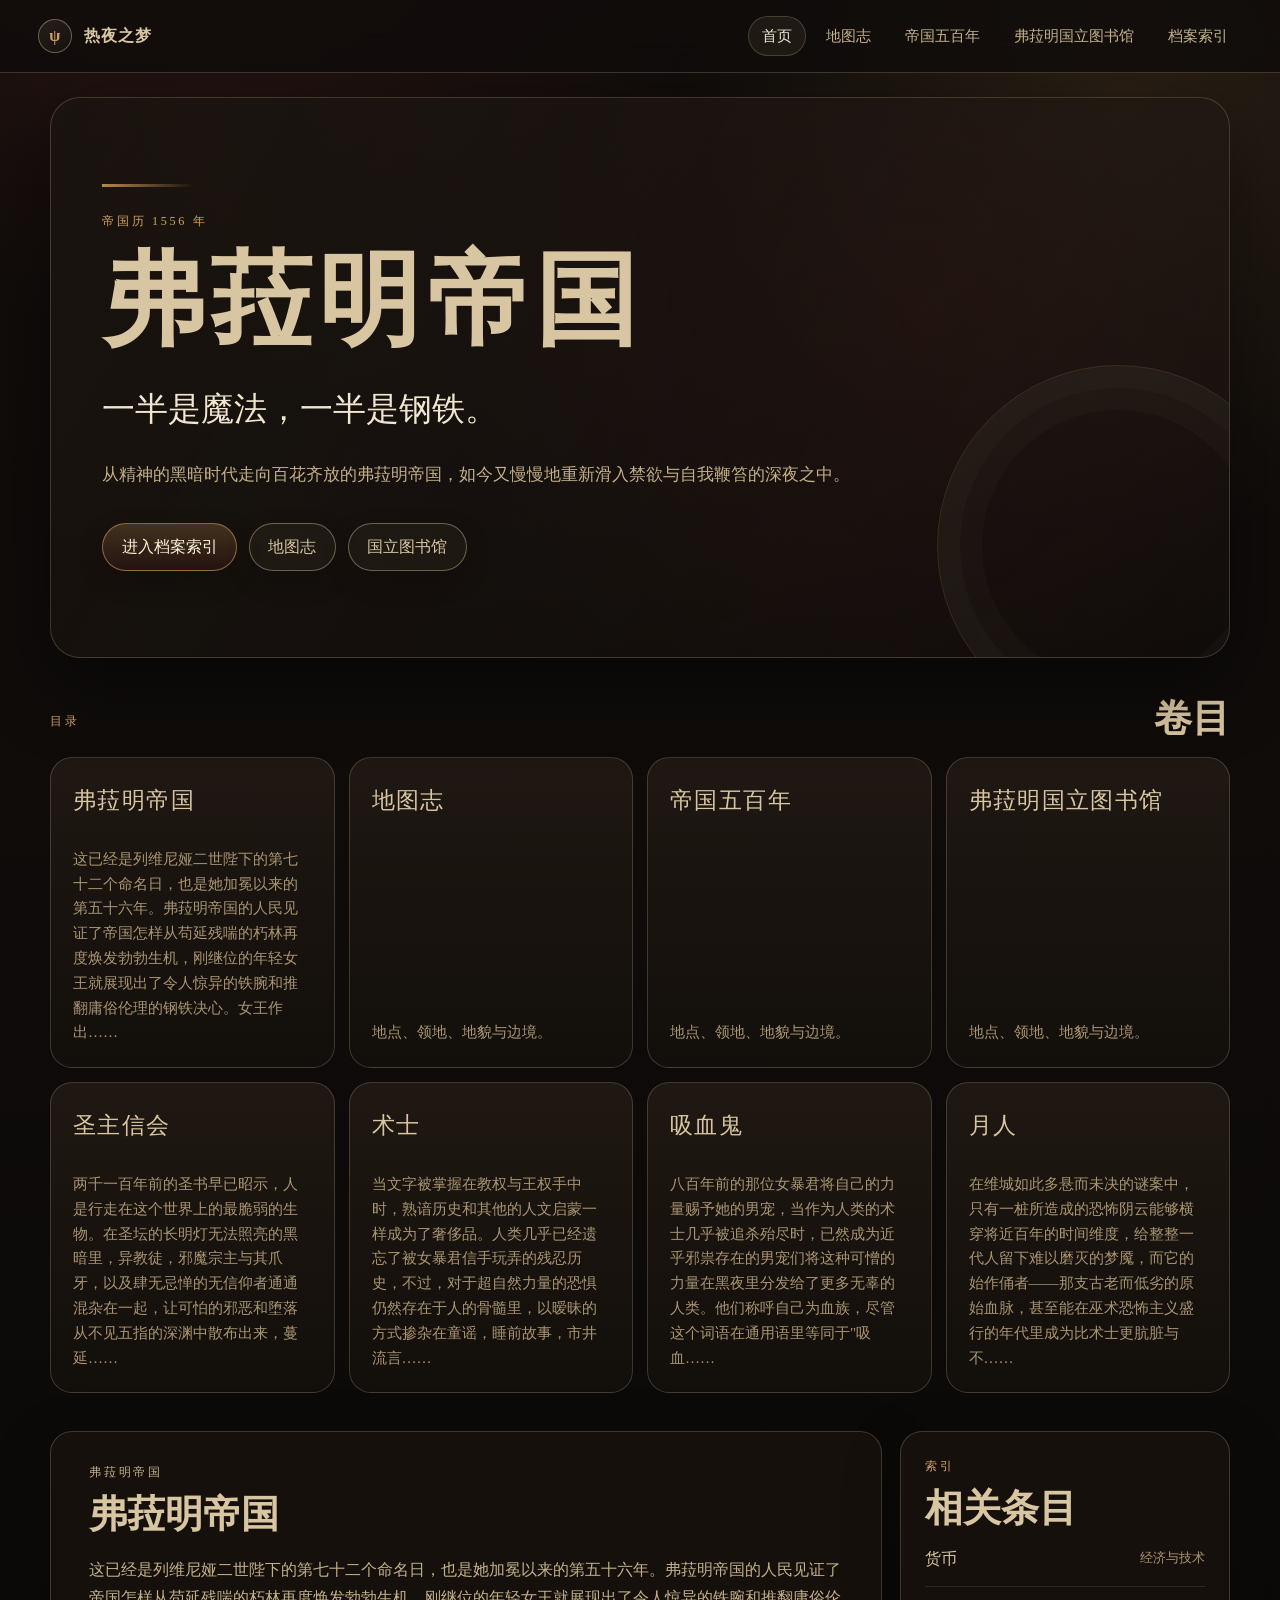
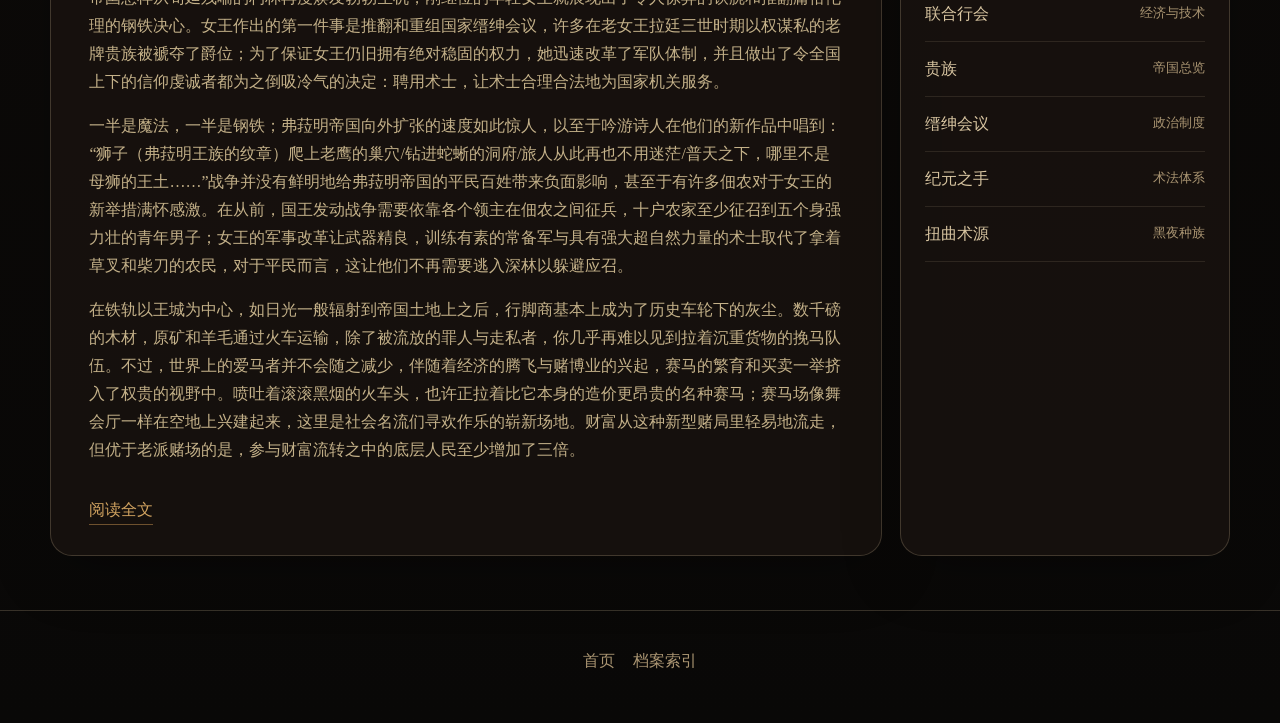
==== commit 3dfd2785: "Add files via upload" ====
--- a/index.html
+++ b/index.html
@@ -3,66 +3,55 @@
 <head>
   <meta charset="utf-8" />
   <meta name="viewport" content="width=device-width, initial-scale=1" />
-  <meta name="description" content="热夜之梦：弗菈明帝国、地图志、帝国五百年、国立图书馆与全文档案。" />
-  <meta name="theme-color" content="#0b0a08" />
+  <meta name="theme-color" content="#100d0b" />
   <title>热夜之梦｜弗菈明帝国</title>
   <link rel="stylesheet" href="styles.css" />
 </head>
 <body data-page="home">
-  <div class="texture" aria-hidden="true"></div>
-  <header class="site-header" id="top">
-    <a class="brand" href="./index.html" aria-label="热夜之梦首页">
-      <span class="brand-mark">ψ</span>
-      <span class="brand-name">热夜之梦</span>
-    </a>
-    <button class="nav-toggle" id="navToggle" type="button" aria-expanded="false" aria-controls="siteNav">目录</button>
+  <header class="site-header">
+    <a class="brand" href="./index.html"><span class="brand-mark">ψ</span><span>热夜之梦</span></a>
+    <button class="nav-toggle" type="button" aria-expanded="false" aria-controls="siteNav">目录</button>
     <nav class="site-nav" id="siteNav" aria-label="主导航">
       <a href="./index.html">首页</a>
       <a href="./atlas.html">地图志</a>
       <a href="./chronicle.html">帝国五百年</a>
-      <a href="./library.html">国立图书馆</a>
-      <a href="./archive.html">全文档案</a>
+      <a href="./library.html">弗菈明国立图书馆</a>
+      <a href="./archive.html">档案索引</a>
     </nav>
   </header>
 
   <main>
-    <section class="home-hero">
-      <div class="hero-copy reveal">
-        <p class="overline">帝国历 1556 年</p>
-        <h1>弗菈明帝国</h1>
-        <blockquote>一半是魔法，一半是钢铁。</blockquote>
-        <p class="hero-text">如今是列维尼娅二世陛下加冕的第五十六周年。就连最接近权力中心的人们都无法断定，女王究竟已是风烛草露，还是这头曾震惊世界的母狮正在蛰伏等待下一个捕猎时机。</p>
-        <div class="hero-links">
-          <a class="button primary" href="./atlas.html">进入地图志</a>
-          <a class="button" href="./library.html">国立图书馆</a>
-          <a class="button" href="./chronicle.html">帝国五百年</a>
-        </div>
+    <section class="hero page-shell">
+      <div class="hero-rule"></div>
+      <p class="eyebrow">帝国历 1556 年</p>
+      <h1>弗菈明帝国</h1>
+      <p class="lead">一半是魔法，一半是钢铁。</p>
+      <p class="source-line">从精神的黑暗时代走向百花齐放的弗菈明帝国，如今又慢慢地重新滑入禁欲与自我鞭笞的深夜之中。</p>
+      <div class="action-row">
+        <a class="action primary" href="./archive.html">进入档案索引</a>
+        <a class="action" href="./atlas.html">地图志</a>
+        <a class="action" href="./library.html">国立图书馆</a>
       </div>
-      <a class="map-window reveal" href="./atlas.html" aria-label="打开地图志">
-        <img src="assets/map.jpg" alt="热夜之梦世界地图" />
-        <span>地图志</span>
-      </a>
     </section>
 
-    <section class="section compact">
-      <div class="section-title reveal">
-        <p class="overline">目录</p>
+    <section class="page-shell section-block">
+      <div class="section-head">
+        <p class="eyebrow">目录</p>
         <h2>卷目</h2>
       </div>
-      <div class="portal-grid" id="homePortals"></div>
+      <div class="gateway-grid" id="homeGateways"></div>
     </section>
 
-    <section class="section compact bottom-reading">
-      <div class="reading-card reveal" id="homeExcerpt"></div>
+    <section class="page-shell section-block split-section">
+      <article class="reading-panel" id="homeEmpire"></article>
+      <aside class="side-list" id="homeIndex"></aside>
     </section>
   </main>
 
   <footer class="site-footer">
     <a href="./index.html">首页</a>
-    <a href="./atlas.html">地图志</a>
-    <a href="./archive.html">全文档案</a>
+    <a href="./archive.html">档案索引</a>
   </footer>
-
   <script src="world-data.js"></script>
   <script src="script.js"></script>
 </body>
--- a/styles.css
+++ b/styles.css
@@ -1,453 +1,370 @@
 :root{
-  --bg:#0b0a08;
-  --bg-2:#15100c;
-  --ink:#efe2c8;
-  --ink-strong:#fff6e3;
-  --muted:#b8a88b;
-  --dim:#75674f;
-  --line:rgba(215,184,121,.22);
-  --line-strong:rgba(215,184,121,.42);
-  --panel:rgba(25,18,14,.78);
-  --panel-2:rgba(42,28,20,.68);
-  --gold:#d4ad63;
-  --gold-soft:#f1d68d;
-  --copper:#9e5834;
-  --blood:#651c1d;
-  --blood-2:#9f2e30;
-  --green:#3a5147;
-  --paper:#c9b68f;
-  --shadow:0 32px 90px rgba(0,0,0,.44);
-  --serif:"Noto Serif SC","Source Han Serif SC","Songti SC","SimSun",serif;
-  --sans:"Noto Sans SC","Microsoft YaHei",system-ui,-apple-system,BlinkMacSystemFont,"Segoe UI",sans-serif;
+  --bg:#100d0b;
+  --panel:#19130f;
+  --panel-2:#211914;
+  --paper:#d8c5a1;
+  --paper-dim:#aa9572;
+  --ink:#f1e6cf;
+  --muted:#c4b189;
+  --bronze:#b8874a;
+  --bronze-2:#d1a360;
+  --blood:#6f2024;
+  --blood-2:#9a3537;
+  --line:rgba(216,197,161,.22);
+  --line-strong:rgba(216,197,161,.42);
+  --shadow:0 24px 80px rgba(0,0,0,.45);
+  --radius:22px;
 }
 
 *{box-sizing:border-box}
-html{scroll-behavior:smooth;background:var(--bg)}
+html{scroll-behavior:smooth}
 body{
   margin:0;
-  min-height:100vh;
   color:var(--ink);
-  font-family:var(--sans);
   background:
-    radial-gradient(circle at 12% 4%, rgba(101,28,29,.38), transparent 32%),
-    radial-gradient(circle at 85% 8%, rgba(58,81,71,.32), transparent 30%),
-    radial-gradient(circle at 50% 86%, rgba(158,88,52,.14), transparent 38%),
-    linear-gradient(180deg,#090807 0%,#120d0b 44%,#080706 100%);
-  overflow-x:hidden;
+    radial-gradient(circle at 16% -10%, rgba(154,53,55,.24), transparent 36rem),
+    radial-gradient(circle at 88% 4%, rgba(184,135,74,.15), transparent 28rem),
+    linear-gradient(180deg,#110d0b 0%,#090807 100%);
+  font-family:"Noto Serif SC","Source Han Serif SC","Songti SC",Georgia,serif;
+  line-height:1.75;
 }
 body::before{
   content:"";
   position:fixed;
   inset:0;
-  z-index:-4;
   pointer-events:none;
-  background:
-    linear-gradient(90deg,rgba(215,184,121,.035) 1px,transparent 1px),
-    linear-gradient(rgba(215,184,121,.028) 1px,transparent 1px);
-  background-size:84px 84px;
-  mask-image:linear-gradient(to bottom,rgba(0,0,0,.75),transparent 78%);
-}
-body::after{
-  content:"";
-  position:fixed;
-  inset:0;
-  z-index:-3;
-  pointer-events:none;
-  background:radial-gradient(circle at center,transparent 0 56%,rgba(0,0,0,.58) 100%);
-}
-.texture{
-  position:fixed;
-  inset:0;
-  z-index:-2;
-  pointer-events:none;
-  opacity:.26;
+  opacity:.28;
   background-image:
-    repeating-linear-gradient(0deg,rgba(255,255,255,.045) 0 1px,transparent 1px 3px),
-    repeating-linear-gradient(90deg,rgba(0,0,0,.09) 0 1px,transparent 1px 4px);
-  mix-blend-mode:overlay;
+    linear-gradient(rgba(255,255,255,.035) 1px, transparent 1px),
+    linear-gradient(90deg, rgba(255,255,255,.025) 1px, transparent 1px);
+  background-size:44px 44px;
+  mask-image:linear-gradient(to bottom, #000, transparent 78%);
 }
 
 a{color:inherit;text-decoration:none}
-button,input,select{font:inherit;color:inherit}
-button{cursor:pointer}
-img{display:block;max-width:100%}
-mark{background:rgba(212,173,99,.34);color:var(--ink-strong);border-radius:5px;padding:0 .16em}
+button,input,select{font:inherit}
 
 .site-header{
   position:sticky;
   top:0;
-  z-index:50;
+  z-index:20;
   display:flex;
   align-items:center;
   justify-content:space-between;
-  gap:18px;
-  min-height:72px;
-  padding:13px clamp(18px,3vw,46px);
+  gap:1rem;
+  padding:16px clamp(18px,3vw,48px);
   border-bottom:1px solid var(--line);
-  background:rgba(9,8,7,.76);
+  background:rgba(16,13,11,.84);
   backdrop-filter:blur(18px);
 }
-.brand{display:flex;align-items:center;gap:12px;min-width:max-content}
+.brand{
+  display:inline-flex;
+  align-items:center;
+  gap:.7rem;
+  letter-spacing:.08em;
+  font-weight:700;
+  color:var(--paper);
+}
 .brand-mark{
-  width:42px;height:42px;
-  display:grid;place-items:center;
+  display:grid;
+  place-items:center;
+  width:34px;
+  height:34px;
   border:1px solid var(--line-strong);
   border-radius:50%;
-  color:var(--gold-soft);
-  background:radial-gradient(circle at 34% 25%,rgba(241,214,141,.22),rgba(101,28,29,.17) 52%,rgba(0,0,0,.24));
-  font-family:var(--serif);
-  font-size:24px;
-  box-shadow:inset 0 0 26px rgba(215,184,121,.1),0 14px 36px rgba(0,0,0,.28);
-}
-.brand-name{font-family:var(--serif);font-size:21px;letter-spacing:.2em;color:var(--ink-strong);font-weight:700}
-.site-nav{display:flex;align-items:center;justify-content:flex-end;gap:4px;flex-wrap:wrap}
+  color:var(--bronze-2);
+  background:linear-gradient(145deg,rgba(216,197,161,.10),rgba(255,255,255,.02));
+}
+.site-nav{display:flex;align-items:center;gap:.35rem}
 .site-nav a{
-  padding:9px 13px;
+  position:relative;
+  display:inline-flex;
+  align-items:center;
+  min-height:38px;
+  padding:.35rem .82rem;
   border:1px solid transparent;
   border-radius:999px;
   color:var(--muted);
-  font-size:14px;
-  letter-spacing:.04em;
-  transition:background .18s ease,border-color .18s ease,color .18s ease;
-}
-.site-nav a:hover,.site-nav a.active{color:var(--ink-strong);border-color:var(--line);background:rgba(255,255,255,.045)}
-.nav-toggle{display:none;border:1px solid var(--line);border-radius:999px;background:rgba(255,255,255,.04);padding:9px 14px}
-
-.home-hero{
-  width:min(1380px,100%);
-  min-height:calc(100vh - 72px);
-  margin:0 auto;
+  font-size:.95rem;
+  transition:border-color .18s ease,color .18s ease,background .18s ease;
+}
+.site-nav a:hover,.site-nav a.active{
+  color:var(--ink);
+  border-color:var(--line);
+  background:rgba(216,197,161,.07);
+}
+.nav-toggle{display:none}
+
+.page-shell{width:min(1180px,calc(100% - 38px));margin-inline:auto}
+.hero{
+  position:relative;
+  min-height:560px;
   display:grid;
-  grid-template-columns:minmax(0,.88fr) minmax(420px,1.12fr);
-  gap:34px;
-  align-items:center;
-  padding:72px clamp(18px,3vw,46px) 44px;
-}
-.hero-copy{position:relative;z-index:2}
-.overline{
-  margin:0 0 18px;
-  color:var(--gold);
-  font-size:12px;
-  line-height:1.4;
-  letter-spacing:.28em;
-  text-transform:uppercase;
-  font-weight:800;
-}
-h1,h2,h3{font-family:var(--serif);font-weight:700;color:var(--ink-strong);margin:0;line-height:1.12}
-h1{font-size:clamp(54px,7.4vw,108px);letter-spacing:.08em;text-shadow:0 20px 64px rgba(0,0,0,.46)}
-h2{font-size:clamp(29px,4.2vw,52px);letter-spacing:.06em}
-h3{font-size:24px;letter-spacing:.04em}
-blockquote{
-  margin:28px 0 0;
-  padding-left:22px;
-  border-left:2px solid var(--gold);
-  font-family:var(--serif);
-  font-size:clamp(22px,2.4vw,34px);
-  line-height:1.6;
-  color:var(--gold-soft);
-}
-.hero-text,.page-hero p,.library-hero p,.reading-card p,.portal-card p,.location-card p,.timeline-item p,.book-card p,.entry-body p{
-  color:var(--muted);
-  line-height:1.95;
-  letter-spacing:.015em;
-}
-.hero-text{max-width:720px;margin:24px 0 0;font-size:17px}
-.hero-links{display:flex;gap:12px;flex-wrap:wrap;margin-top:34px}
-.button{
-  display:inline-flex;align-items:center;justify-content:center;gap:8px;
-  min-height:44px;
-  padding:11px 18px;
-  border-radius:999px;
-  border:1px solid var(--line-strong);
-  background:rgba(255,255,255,.04);
-  color:var(--ink);
-  font-weight:700;
-  letter-spacing:.06em;
-  transition:transform .18s ease,filter .18s ease,background .18s ease;
-}
-.button:hover{transform:translateY(-2px);filter:brightness(1.08);background:rgba(255,255,255,.07)}
-.button.primary{color:#1c0f07;background:linear-gradient(135deg,#efcf83 0%,#be7a3c 52%,#7f2424 100%);box-shadow:0 18px 52px rgba(101,28,29,.36)}
-.button.small{min-height:42px;padding:10px 15px;background:rgba(255,255,255,.05)}
-.text-link{display:inline-flex;margin-top:14px;color:var(--gold-soft);font-weight:800;letter-spacing:.04em}
-.text-link:hover{text-decoration:underline;text-underline-offset:4px}
-
-.map-window{
-  position:relative;
-  display:block;
-  border:1px solid var(--line-strong);
-  border-radius:34px;
-  padding:12px;
-  background:linear-gradient(145deg,rgba(215,184,121,.18),rgba(255,255,255,.035));
+  align-content:center;
+  padding:86px clamp(18px,4vw,76px);
+  margin-top:24px;
+  border:1px solid var(--line);
+  border-radius:calc(var(--radius) + 8px);
+  background:
+    linear-gradient(120deg,rgba(25,19,15,.92),rgba(16,13,11,.55)),
+    radial-gradient(circle at 74% 38%,rgba(111,32,36,.32),transparent 30rem),
+    linear-gradient(180deg,rgba(216,197,161,.08),transparent);
   box-shadow:var(--shadow);
   overflow:hidden;
 }
-.map-window::before{
+.hero::after{
   content:"";
   position:absolute;
-  inset:12px;
-  z-index:1;
-  pointer-events:none;
-  border:1px solid rgba(255,246,227,.18);
-  border-radius:24px;
-  box-shadow:inset 0 0 80px rgba(0,0,0,.26);
-}
-.map-window img{
-  width:100%;
-  aspect-ratio:1.42/1;
-  object-fit:cover;
-  border-radius:24px;
-  filter:saturate(.95) contrast(.96) brightness(.85);
-}
-.map-window span{
-  position:absolute;
-  right:28px;
-  bottom:26px;
-  z-index:2;
-  padding:9px 13px;
+  right:-70px;
+  bottom:-70px;
+  width:360px;
+  height:360px;
+  border:1px solid rgba(184,135,74,.22);
+  border-radius:50%;
+  box-shadow:inset 0 0 0 22px rgba(216,197,161,.025), inset 0 0 0 44px rgba(216,197,161,.025);
+}
+.hero-rule{
+  width:92px;
+  height:3px;
+  margin-bottom:24px;
+  background:linear-gradient(90deg,var(--bronze),transparent);
+}
+.eyebrow{
+  margin:0 0 .55rem;
+  color:var(--bronze-2);
+  font-size:.76rem;
+  letter-spacing:.22em;
+  text-transform:uppercase;
+}
+h1,h2,h3{font-family:Georgia,"Noto Serif SC","Source Han Serif SC",serif;line-height:1.18;margin:0;color:var(--paper)}
+h1{font-size:clamp(3rem,8vw,7.4rem);letter-spacing:.06em;font-weight:600}
+h2{font-size:clamp(1.55rem,3vw,2.45rem);font-weight:600}
+h3{font-size:1.18rem;font-weight:600}
+.lead{margin:18px 0 0;font-size:clamp(1.35rem,2.6vw,2.25rem);color:var(--ink)}
+.source-line{max-width:760px;margin:22px 0 0;color:var(--muted);font-size:1.05rem}
+.action-row{display:flex;flex-wrap:wrap;gap:.75rem;margin-top:34px}
+.action{
+  display:inline-flex;
+  align-items:center;
+  justify-content:center;
+  min-height:44px;
+  padding:.55rem 1.15rem;
   border:1px solid var(--line-strong);
   border-radius:999px;
-  background:rgba(10,8,6,.72);
-  color:var(--gold-soft);
-  font-family:var(--serif);
-  letter-spacing:.18em;
-}
-
-.section{width:min(1220px,100%);margin:0 auto;padding:76px clamp(18px,3vw,46px)}
-.section.compact{padding-top:40px;padding-bottom:56px}
-.section-title{margin-bottom:22px}
-.portal-grid{display:grid;grid-template-columns:repeat(3,1fr);gap:16px}
-.portal-card{
-  min-height:235px;
-  padding:24px;
+  color:var(--paper);
+  background:rgba(216,197,161,.045);
+  box-shadow:0 10px 28px rgba(0,0,0,.16);
+  transition:transform .18s ease,border-color .18s ease,background .18s ease;
+}
+.action:hover{transform:translateY(-1px);border-color:rgba(216,197,161,.72);background:rgba(216,197,161,.09)}
+.action.primary{border-color:rgba(184,135,74,.72);background:linear-gradient(180deg,rgba(184,135,74,.28),rgba(111,32,36,.16));color:#fff2d6}
+
+.section-block{margin-top:38px}
+.section-head{display:flex;align-items:end;justify-content:space-between;gap:1rem;margin-bottom:16px}
+.gateway-grid{display:grid;grid-template-columns:repeat(4,minmax(0,1fr));gap:14px}
+.gateway-card{
+  min-height:190px;
   display:flex;
   flex-direction:column;
   justify-content:space-between;
-  border:1px solid var(--line);
-  border-radius:26px;
-  background:
-    radial-gradient(circle at 84% 12%,rgba(212,173,99,.15),transparent 34%),
-    linear-gradient(180deg,rgba(255,255,255,.055),rgba(255,255,255,.022));
-  box-shadow:0 22px 70px rgba(0,0,0,.2);
-  transition:transform .2s ease,border-color .2s ease,background .2s ease;
-}
-.portal-card:hover{transform:translateY(-4px);border-color:var(--line-strong);background:rgba(255,255,255,.062)}
-.portal-card span{font-family:var(--serif);font-size:28px;color:var(--ink-strong);letter-spacing:.06em}
-.portal-card p{margin:30px 0 0;font-size:15px}
-.reading-card{
-  border:1px solid var(--line);
-  border-radius:30px;
-  padding:32px;
-  background:linear-gradient(135deg,rgba(255,255,255,.055),rgba(101,28,29,.08));
-  box-shadow:var(--shadow);
-}
-.reading-card h2{margin-bottom:20px}
-.reading-card p{font-size:16px}
-
-.page-hero{
-  width:min(1220px,100%);
-  margin:0 auto;
-  padding:92px clamp(18px,3vw,46px) 34px;
-}
-.page-hero h1{font-size:clamp(44px,6vw,82px)}
-.page-hero p:not(.overline){max-width:820px;margin:24px 0 0;font-size:17px}
-.atlas-hero{padding-bottom:22px}
-.atlas-map{
-  width:min(1320px,calc(100% - 36px));
-  margin:0 auto 26px;
-  border:1px solid var(--line-strong);
-  border-radius:32px;
-  padding:12px;
-  background:rgba(255,255,255,.04);
-  box-shadow:var(--shadow);
-}
-.atlas-map img{width:100%;border-radius:22px;filter:saturate(.96) contrast(.98) brightness(.92)}
-.tool-row,.archive-tools{
-  position:sticky;
-  top:88px;
-  z-index:12;
-  display:grid;
-  grid-template-columns:1fr 220px;
-  gap:12px;
-  margin-bottom:26px;
-  padding:12px;
-  border:1px solid var(--line);
-  border-radius:24px;
-  background:rgba(12,9,7,.78);
-  backdrop-filter:blur(16px);
-}
-.archive-tools{grid-template-columns:1fr 210px auto}
+  padding:22px;
+  border:1px solid var(--line);
+  border-radius:var(--radius);
+  background:linear-gradient(180deg,rgba(33,25,20,.9),rgba(19,15,12,.9));
+  transition:transform .18s ease,border-color .18s ease,background .18s ease;
+}
+.gateway-card:hover{transform:translateY(-3px);border-color:rgba(184,135,74,.66);background:linear-gradient(180deg,rgba(42,32,25,.95),rgba(22,17,14,.95))}
+.gateway-title{font-size:1.45rem;color:var(--paper);letter-spacing:.06em}
+.gateway-text{display:block;margin-top:26px;color:var(--paper-dim);font-size:.94rem;line-height:1.65}
+
+.split-section{display:grid;grid-template-columns:minmax(0,1fr) 330px;gap:18px;margin-bottom:54px}
+.reading-panel,.side-list,.toolbar,.page-title,.detail-article,.related-panel,.not-found{
+  border:1px solid var(--line);
+  border-radius:var(--radius);
+  background:rgba(25,19,15,.82);
+  box-shadow:0 18px 60px rgba(0,0,0,.22);
+}
+.reading-panel{padding:30px clamp(22px,3vw,42px)}
+.reading-panel p{color:var(--muted)}
+.reading-panel h2{margin-bottom:18px}
+.side-list{padding:24px}
+.index-row{
+  display:flex;
+  align-items:center;
+  justify-content:space-between;
+  gap:1rem;
+  padding:13px 0;
+  border-bottom:1px solid rgba(216,197,161,.12);
+  color:var(--paper);
+}
+.index-row:hover span{color:var(--bronze-2)}
+.index-row i{font-style:normal;color:var(--paper-dim);font-size:.82rem;white-space:nowrap}
+.text-link{display:inline-flex;margin-top:16px;color:var(--bronze-2);border-bottom:1px solid rgba(184,135,74,.55)}
+.text-link:hover{color:#f0c67d}
+
+.page-title{margin-top:28px;padding:44px clamp(22px,4vw,54px)}
+.compact-title{padding-block:34px}
+.page-title h1{font-size:clamp(2.8rem,6vw,5.4rem)}
+.toolbar{
+  display:flex;
+  flex-wrap:wrap;
+  align-items:end;
+  gap:14px;
+  margin-top:18px;
+  padding:18px;
+}
+.slim-toolbar{box-shadow:none;background:rgba(25,19,15,.62)}
+.field{display:flex;flex-direction:column;gap:8px;min-width:220px;flex:1}
+.wide-field{flex:999;min-width:min(100%,380px)}
+.short-field{flex:0 0 220px}
+.field span{font-size:.76rem;letter-spacing:.16em;color:var(--paper-dim)}
 input,select{
   width:100%;
-  border:1px solid var(--line);
-  border-radius:16px;
-  background:rgba(0,0,0,.28);
+  min-height:46px;
+  border:1px solid var(--line);
+  border-radius:999px;
+  padding:.55rem 1rem;
   color:var(--ink);
-  padding:13px 15px;
+  background:#0f0c0a;
   outline:none;
-  transition:border-color .18s ease,box-shadow .18s ease;
-}
-input:focus,select:focus{border-color:rgba(241,214,141,.72);box-shadow:0 0 0 4px rgba(212,173,99,.12)}
-select option{background:#130f0c;color:var(--ink)}
-.location-grid{display:grid;gap:24px}
-.location-group{display:grid;gap:16px}
-.location-group h2{font-size:34px}
-.location-cards{display:grid;grid-template-columns:repeat(2,1fr);gap:14px}
-.location-card{
-  padding:22px;
-  border:1px solid var(--line);
-  border-radius:24px;
-  background:linear-gradient(180deg,rgba(255,255,255,.05),rgba(255,255,255,.022));
-}
-.card-kicker{color:var(--dim);font-size:12px;letter-spacing:.18em;margin-bottom:10px}
-.location-card h3{font-size:25px}
-.location-card p{margin:14px 0 0;font-size:15px}
-.empty{border:1px dashed var(--line);border-radius:22px;padding:28px;color:var(--muted);background:rgba(255,255,255,.03)}
-
-.chronicle-shell{padding-top:34px}
-.timeline{position:relative;display:grid;gap:18px;margin-top:10px}
-.timeline::before{content:"";position:absolute;left:140px;top:0;bottom:0;width:1px;background:var(--line)}
-.timeline-item{
+}
+select{appearance:none;background-image:linear-gradient(45deg,transparent 50%,var(--bronze-2) 50%),linear-gradient(135deg,var(--bronze-2) 50%,transparent 50%);background-position:calc(100% - 18px) 20px,calc(100% - 12px) 20px;background-size:6px 6px,6px 6px;background-repeat:no-repeat}
+input:focus,select:focus{border-color:rgba(184,135,74,.75);box-shadow:0 0 0 4px rgba(184,135,74,.10)}
+
+.atlas-list,.archive-list,.chronicle-list,.library-grid{margin:24px 0 62px}
+.atlas-group,.archive-group{margin-top:22px}
+.atlas-group h2,.archive-group h2{font-size:1.6rem;margin:0 0 12px;padding-bottom:10px;border-bottom:1px solid var(--line)}
+.place-grid{display:grid;grid-template-columns:repeat(4,minmax(0,1fr));gap:10px}
+.place-card{
+  display:flex;
+  align-items:center;
+  min-height:76px;
+  padding:16px 18px;
+  border:1px solid var(--line);
+  border-radius:18px;
+  color:var(--paper);
+  background:linear-gradient(180deg,rgba(33,25,20,.82),rgba(14,11,9,.86));
+  transition:transform .18s ease,border-color .18s ease,color .18s ease;
+}
+.place-card:hover{transform:translateY(-2px);border-color:rgba(184,135,74,.65);color:#f0c67d}
+
+.chronicle-list{position:relative;display:grid;gap:10px}
+.chronicle-list::before{content:"";position:absolute;left:109px;top:8px;bottom:8px;width:1px;background:var(--line)}
+.chronicle-item{
   position:relative;
   display:grid;
-  grid-template-columns:120px 1fr;
-  gap:42px;
-  padding:24px;
-  border:1px solid var(--line);
-  border-radius:24px;
-  background:linear-gradient(180deg,rgba(255,255,255,.05),rgba(255,255,255,.02));
-}
-.timeline-item::before{content:"";position:absolute;left:135px;top:32px;width:11px;height:11px;border-radius:50%;background:var(--gold);box-shadow:0 0 0 8px rgba(212,173,99,.12)}
-.timeline-date{font-family:var(--serif);font-size:24px;color:var(--gold-soft);line-height:1.2}
-.timeline-item h2{font-size:30px}
-.timeline-item p{margin:14px 0 0}
-
-.library-hero{
-  width:min(1220px,100%);
-  margin:0 auto;
-  min-height:430px;
-  display:flex;
-  align-items:end;
-  padding:90px clamp(18px,3vw,46px) 42px;
+  grid-template-columns:92px minmax(0,1fr);
+  gap:34px;
+  padding:16px 18px;
+  border:1px solid transparent;
+  border-radius:18px;
+  background:rgba(25,19,15,.56);
+}
+.chronicle-item::before{content:"";position:absolute;left:103px;top:26px;width:13px;height:13px;border-radius:50%;background:var(--bronze);box-shadow:0 0 0 5px rgba(184,135,74,.13)}
+.chronicle-item:hover{border-color:var(--line);background:rgba(33,25,20,.82)}
+.chronicle-item time{color:var(--bronze-2);font-size:.9rem;line-height:1.45}
+.chronicle-item span{display:block;color:var(--paper);font-size:1.06rem;line-height:1.45}
+.chronicle-item em{display:block;margin-top:4px;color:var(--paper-dim);font-style:normal;font-size:.92rem}
+
+.archive-grid{display:grid;grid-template-columns:repeat(3,minmax(0,1fr));gap:12px}
+.archive-card{
+  display:block;
+  min-height:156px;
+  padding:20px;
+  border:1px solid var(--line);
+  border-radius:18px;
+  background:linear-gradient(180deg,rgba(33,25,20,.82),rgba(14,11,9,.86));
+  transition:transform .18s ease,border-color .18s ease;
+}
+.archive-card:hover{transform:translateY(-2px);border-color:rgba(184,135,74,.65)}
+.archive-card span{display:block;color:var(--paper);font-size:1.13rem;margin-bottom:12px}
+.archive-card p{margin:0;color:var(--paper-dim);font-size:.92rem;line-height:1.65}
+
+.library-shell{width:min(1040px,calc(100% - 38px))}
+.library-title{
   background:
-    linear-gradient(rgba(8,6,5,.24),rgba(8,6,5,.76)),
-    repeating-linear-gradient(90deg,rgba(124,74,42,.22) 0 38px,rgba(36,22,15,.22) 38px 42px),
-    radial-gradient(circle at 70% 12%,rgba(212,173,99,.2),transparent 34%);
-  border-bottom:1px solid var(--line);
-}
-.library-hero h1{font-size:clamp(46px,6vw,84px)}
-.library-hero p:not(.overline){max-width:640px;margin:20px 0 0;font-size:18px;color:var(--muted);line-height:1.9}
-.library-room{width:min(1280px,100%)}
-.catalog-panel{
+    linear-gradient(135deg,rgba(54,41,31,.92),rgba(18,14,11,.92)),
+    radial-gradient(circle at 12% 22%,rgba(184,135,74,.2),transparent 18rem);
+}
+.library-toolbar{background:rgba(35,27,21,.72)}
+.library-grid{display:grid;gap:12px}
+.book-card{
+  border:1px solid var(--line);
+  border-radius:18px;
+  background:linear-gradient(90deg,rgba(96,54,37,.32) 0 12px,rgba(33,25,20,.88) 12px,rgba(15,12,10,.9));
+  overflow:hidden;
+}
+.book-card summary{
+  cursor:pointer;
   display:grid;
-  grid-template-columns:180px 1fr;
-  gap:16px;
-  align-items:center;
-  margin-bottom:24px;
-  padding:16px;
-  border:1px solid var(--line);
-  border-radius:24px;
-  background:linear-gradient(135deg,rgba(201,182,143,.1),rgba(55,34,23,.28));
-}
-.catalog-panel label{font-family:var(--serif);font-size:25px;color:var(--ink-strong);letter-spacing:.08em}
-.bookcase{
-  display:grid;
-  grid-template-columns:repeat(2,1fr);
+  grid-template-columns:54px minmax(0,1fr);
+  gap:14px;
+  align-items:center;
+  padding:18px 22px;
+  color:var(--paper);
+}
+.book-card summary::-webkit-details-marker{display:none}
+.book-card summary::after{content:"展开";justify-self:end;color:var(--paper-dim);font-size:.82rem;letter-spacing:.1em}
+.book-card[open] summary::after{content:"收起"}
+.book-number{display:grid;place-items:center;width:42px;height:42px;border:1px solid var(--line);border-radius:50%;color:var(--bronze-2);font-size:.9rem}
+.book-body{padding:0 28px 24px 90px;color:var(--muted)}
+.book-body p{margin:0 0 1rem}
+
+.detail-shell{width:min(980px,calc(100% - 38px));margin-top:28px;margin-bottom:62px}
+.detail-article{padding:34px clamp(22px,4vw,58px)}
+.detail-topline{display:flex;justify-content:space-between;gap:1rem;align-items:center;margin-bottom:24px;color:var(--paper-dim);font-size:.92rem}
+.detail-topline .text-link{margin:0}
+.detail-article h1{font-size:clamp(2.25rem,5vw,4.75rem);margin-bottom:26px;letter-spacing:.04em}
+.prose{font-size:1.03rem;color:var(--muted)}
+.prose p{margin:0 0 1.25rem}
+.prose p:first-child::first-letter{color:var(--bronze-2);font-size:2.6em;line-height:.9;padding-right:.05em}
+.related-panel{margin-top:16px;padding:24px}
+.empty-state{padding:30px;border:1px solid var(--line);border-radius:18px;color:var(--paper-dim);background:rgba(25,19,15,.72)}
+.not-found{min-height:56vh;display:grid;place-content:center;text-align:center;padding:48px}
+.not-found.small{min-height:360px}
+
+.site-footer{
+  display:flex;
+  justify-content:center;
   gap:18px;
-}
-.book-card{
-  position:relative;
-  display:grid;
-  grid-template-columns:42px 1fr;
-  gap:18px;
-  min-height:215px;
-  padding:22px;
-  border:1px solid rgba(215,184,121,.28);
-  border-radius:8px 24px 24px 8px;
-  background:
-    linear-gradient(90deg,rgba(101,28,29,.34),transparent 16%),
-    linear-gradient(180deg,rgba(201,182,143,.12),rgba(255,255,255,.028));
-  box-shadow:0 20px 54px rgba(0,0,0,.24);
-}
-.book-card::after{content:"";position:absolute;left:0;right:0;bottom:-10px;height:10px;background:linear-gradient(90deg,rgba(80,47,27,.1),rgba(215,184,121,.2),rgba(80,47,27,.1));border-radius:0 0 18px 18px}
-.book-spine{
-  writing-mode:vertical-rl;
-  text-orientation:mixed;
-  display:flex;
-  align-items:center;
-  justify-content:center;
-  border-right:1px solid var(--line);
-  color:var(--gold-soft);
-  font-family:var(--serif);
-  letter-spacing:.2em;
-}
-.book-card h2{font-size:27px;line-height:1.35}
-.book-card p{margin:14px 0 0;font-size:15px}
-
-.archive-section{padding-top:34px}
-.archive-list{display:grid;gap:14px}
-.entry{
-  border:1px solid var(--line);
-  border-radius:24px;
-  background:linear-gradient(180deg,rgba(255,255,255,.048),rgba(255,255,255,.02));
-  overflow:hidden;
-}
-.entry summary{
-  list-style:none;
-  display:flex;
-  justify-content:space-between;
-  gap:18px;
-  align-items:center;
-  padding:22px 24px;
-  cursor:pointer;
-}
-.entry summary::-webkit-details-marker{display:none}
-.entry h2{font-size:30px}
-.entry-meta{display:flex;gap:8px;flex-wrap:wrap;margin-top:12px}
-.entry-meta span{display:inline-flex;padding:5px 9px;border:1px solid var(--line);border-radius:999px;color:var(--muted);font-size:12px;letter-spacing:.05em}
-.chevron{color:var(--gold);font-size:24px;transition:transform .2s ease}
-.entry[open] .chevron{transform:rotate(180deg)}
-.entry-body{padding:0 24px 26px;border-top:1px solid var(--line)}
-.entry-body p{margin:20px 0 0;font-size:16px;color:#d4c4a8}
-
-.site-footer{
-  display:flex;
-  gap:18px;
-  flex-wrap:wrap;
-  justify-content:center;
-  padding:36px 18px 48px;
+  padding:36px 20px 48px;
+  color:var(--paper-dim);
   border-top:1px solid var(--line);
-  color:var(--muted);
-}
-.site-footer a:hover{color:var(--ink-strong);text-decoration:underline;text-underline-offset:4px}
-.missing-page{min-height:100vh;display:grid;place-content:center;gap:22px;padding:40px}
-.missing-page h1{font-size:clamp(42px,8vw,92px)}
-
-.reveal{opacity:0;transform:translateY(18px);transition:opacity .55s ease,transform .55s ease}
-.reveal.visible{opacity:1;transform:none}
+}
+.site-footer a:hover{color:var(--paper)}
 
 @media (max-width: 980px){
-  .home-hero{grid-template-columns:1fr;min-height:auto;padding-top:54px}
-  .map-window{order:-1}
-  .portal-grid,.location-cards,.bookcase{grid-template-columns:1fr}
-  .tool-row,.archive-tools,.catalog-panel{grid-template-columns:1fr;position:relative;top:auto}
-  .timeline::before{left:27px}
-  .timeline-item{grid-template-columns:1fr;gap:12px;padding-left:54px}
-  .timeline-item::before{left:22px}
-  .timeline-date{font-size:20px}
-}
-
+  .gateway-grid,.place-grid{grid-template-columns:repeat(2,minmax(0,1fr))}
+  .archive-grid{grid-template-columns:repeat(2,minmax(0,1fr))}
+  .split-section{grid-template-columns:1fr}
+  .chronicle-list::before{left:96px}
+  .chronicle-item{grid-template-columns:80px minmax(0,1fr);gap:32px}
+  .chronicle-item::before{left:90px}
+}
 @media (max-width: 760px){
-  .site-header{align-items:flex-start}
-  .nav-toggle{display:inline-flex;margin-left:auto}
-  .site-nav{display:none;position:absolute;left:18px;right:18px;top:62px;padding:12px;border:1px solid var(--line);border-radius:22px;background:rgba(9,8,7,.96);box-shadow:var(--shadow)}
-  .site-nav.open{display:grid}
+  .site-header{align-items:flex-start;flex-wrap:wrap}
+  .nav-toggle{
+    display:inline-flex;
+    align-items:center;
+    min-height:36px;
+    padding:.35rem .8rem;
+    border:1px solid var(--line);
+    border-radius:999px;
+    color:var(--paper);
+    background:rgba(216,197,161,.06);
+  }
+  .site-nav{display:none;flex-direction:column;align-items:stretch;width:100%;padding-top:8px}
+  .site-nav.open{display:flex}
   .site-nav a{border-color:var(--line);border-radius:14px}
-  .brand-name{font-size:18px;letter-spacing:.16em}
-  h1{font-size:clamp(42px,13vw,62px)}
-  .home-hero,.page-hero,.section{padding-left:18px;padding-right:18px}
-  .map-window img{aspect-ratio:1.22/1}
-  .atlas-map{width:calc(100% - 24px);padding:8px;border-radius:22px}
-  .atlas-map img{border-radius:15px}
-  .entry summary{padding:18px}
-  .entry-body{padding:0 18px 22px}
-}
+  .hero{min-height:480px;padding:54px 24px}
+  .gateway-grid,.place-grid,.archive-grid{grid-template-columns:1fr}
+  .toolbar{display:block}
+  .field{margin-bottom:12px;min-width:0}
+  .short-field{width:100%}
+  .chronicle-list::before{display:none}
+  .chronicle-item{grid-template-columns:1fr;gap:6px}
+  .chronicle-item::before{display:none}
+  .book-card summary{grid-template-columns:44px minmax(0,1fr)}
+  .book-card summary::after{content:""}
+  .book-body{padding:0 20px 22px 24px}
+}
